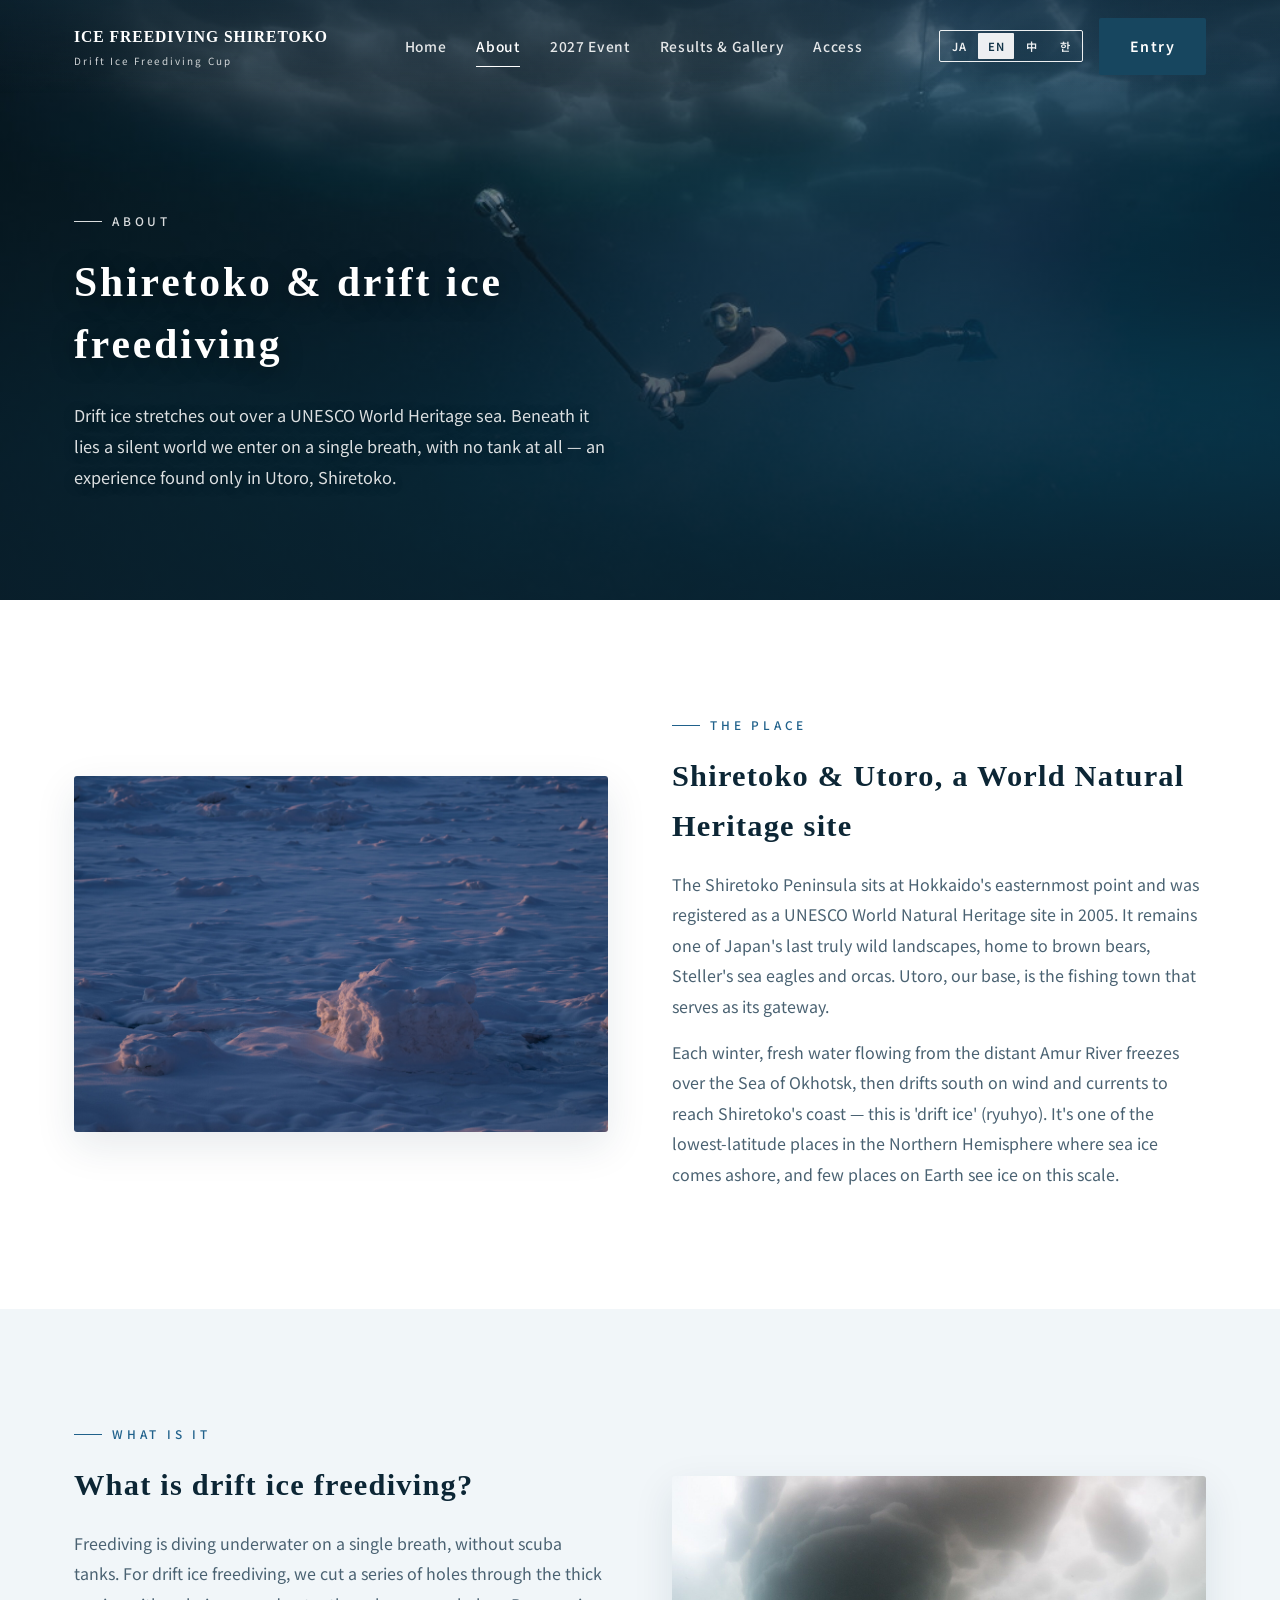
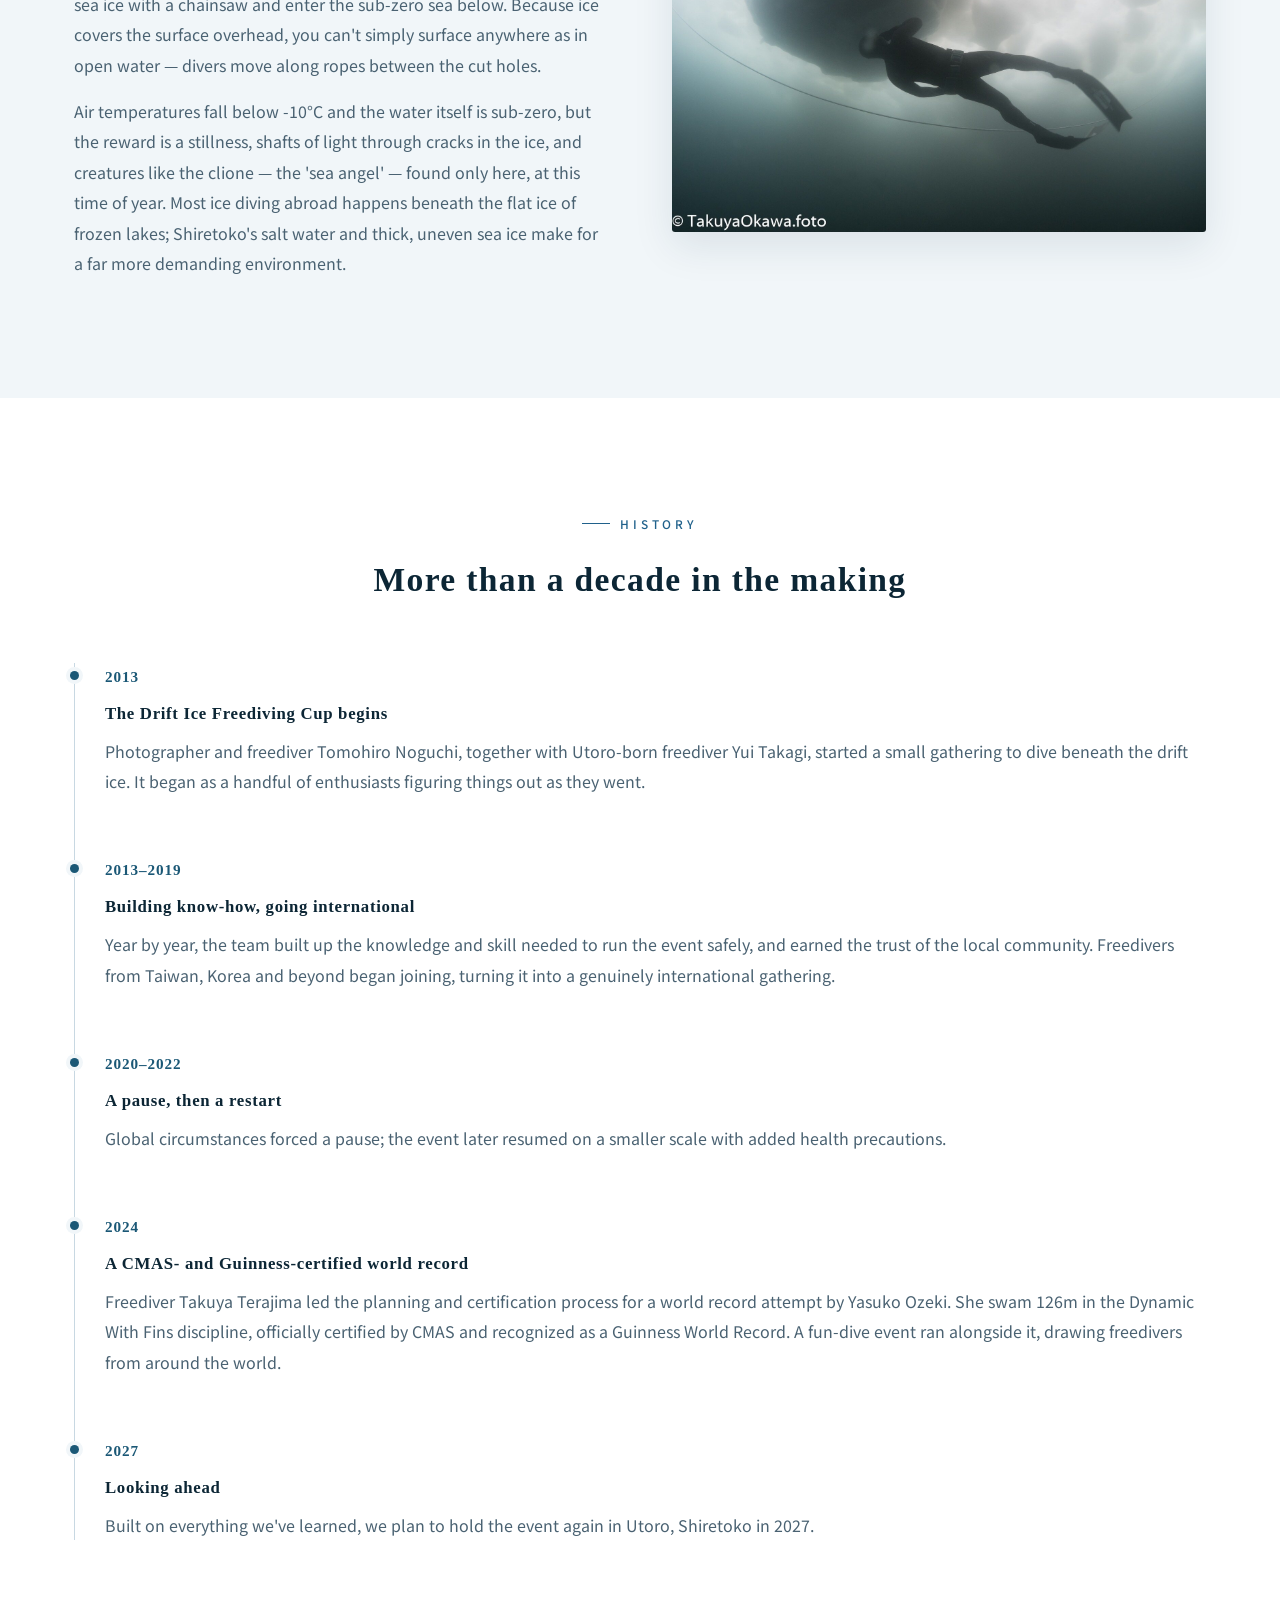
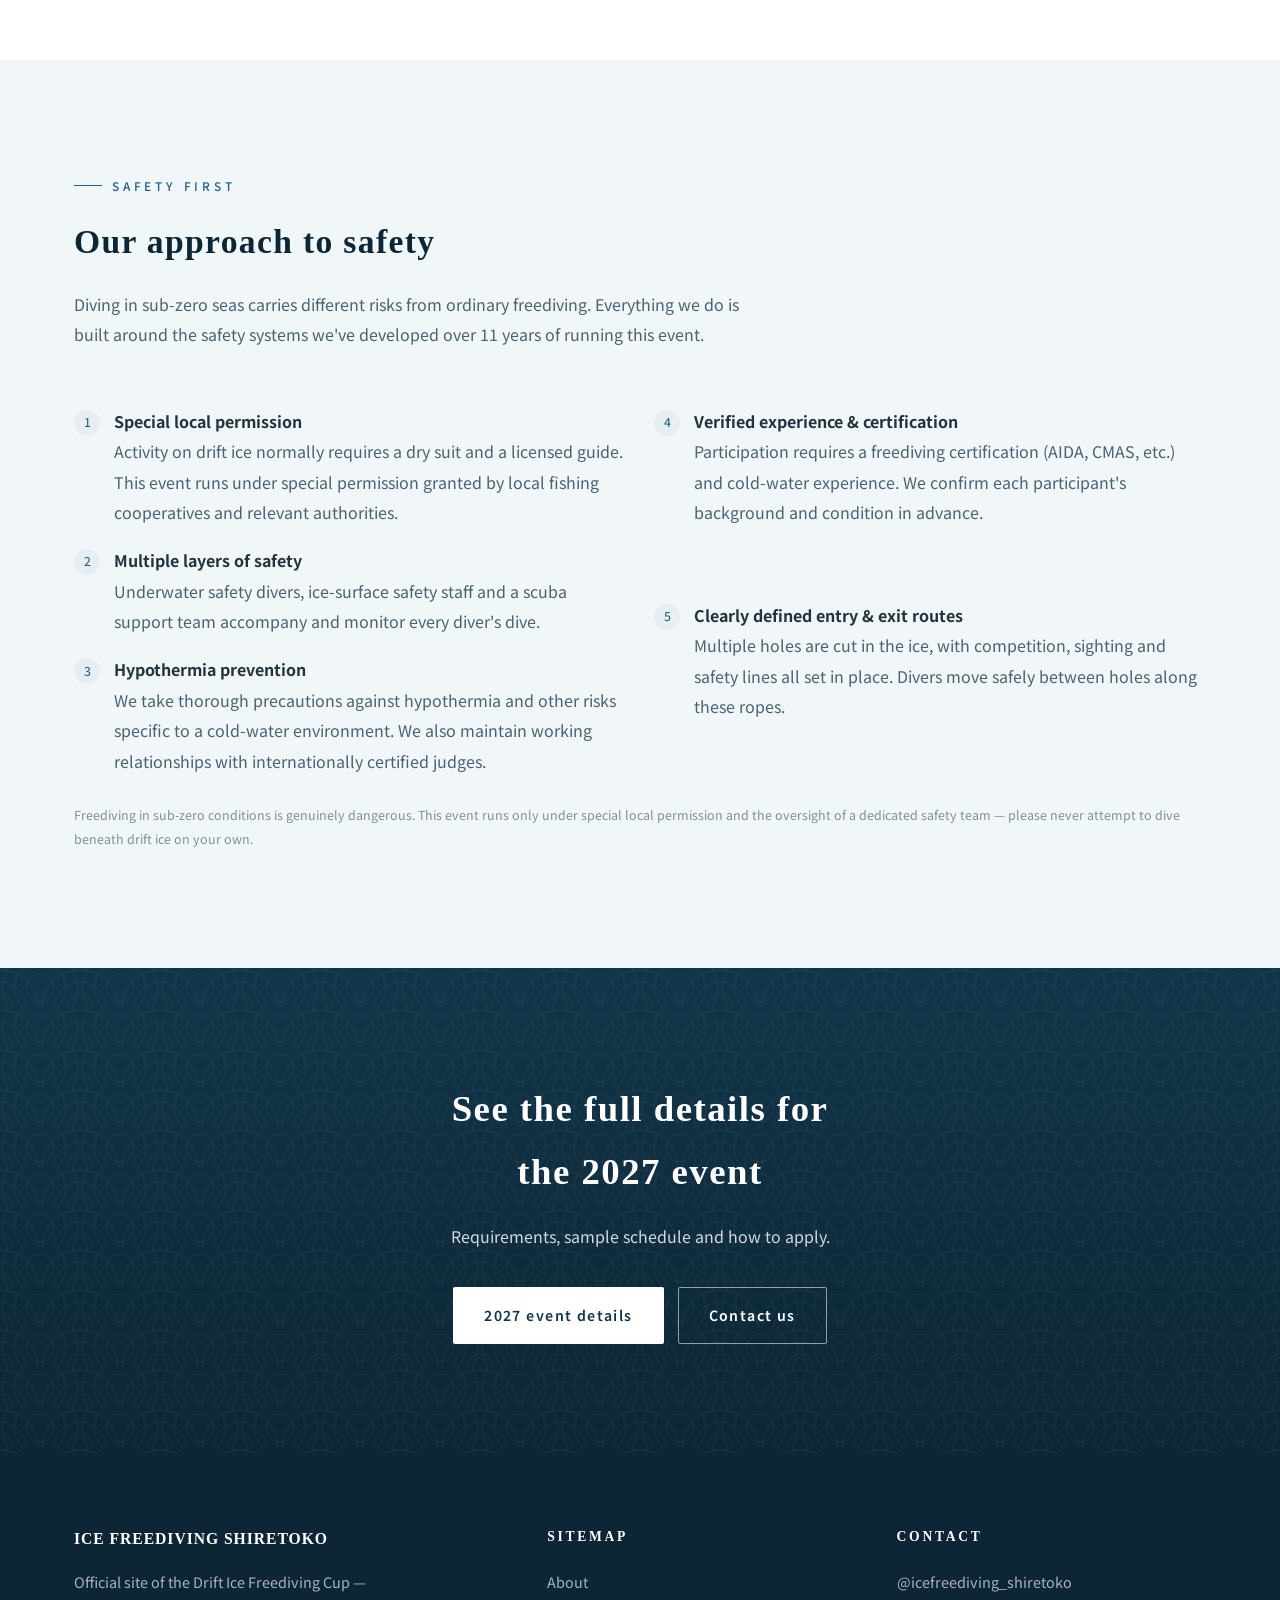
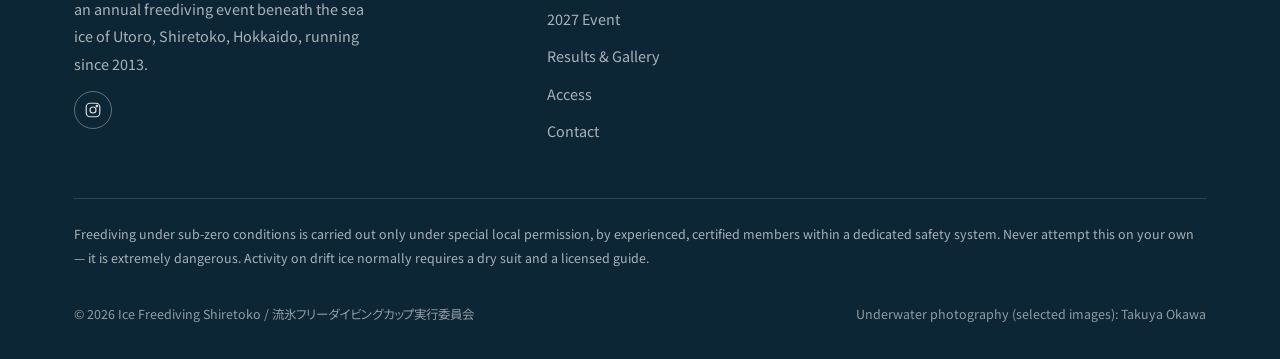
==== about.html @ fd5a531a "a" ====
<!doctype html>
<html lang="ja" data-lang="ja">
<head>
<meta charset="utf-8">
<meta name="viewport" content="width=device-width, initial-scale=1">
<title data-i18n="meta.about.title">知床と流氷フリーダイビングとは | Ice Freediving Shiretoko</title>
<meta name="description" content="知床とは、流氷フリーダイビングとは何かを解説。歴史と安全体制について。" data-i18n-attr="content:meta.about.desc">
<link rel="icon" href="data:image/svg+xml,<svg xmlns=%22http://www.w3.org/2000/svg%22 viewBox=%220 0 100 100%22><circle cx=%2250%22 cy=%2250%22 r=%2246%22 fill=%22%23f1f6f9%22/><circle cx=%2250%22 cy=%2250%22 r=%2245%22 fill=%22none%22 stroke=%22%231b5876%22 stroke-width=%222%22/><circle cx=%2238%22 cy=%2238%22 r=%2224%22 fill=%22%231b5876%22/></svg>">
<link rel="preconnect" href="https://fonts.googleapis.com">
<link rel="preconnect" href="https://fonts.gstatic.com" crossorigin>
<link href="https://fonts.googleapis.com/css2?family=Shippori+Mincho:wght@500;600;700&family=Noto+Serif+KR:wght@500;600;700&family=Noto+Serif+SC:wght@500;600;700&family=Noto+Sans+JP:wght@400;500;700&family=Noto+Sans+KR:wght@400;500;700&family=Noto+Sans+SC:wght@400;500;700&display=swap" rel="stylesheet">
<link rel="stylesheet" href="assets/css/style.css">
</head>
<body>

<header class="site-header">
  <div class="nav-inner">
    <a href="index.html" class="brand">
      
      <span>ICE FREEDIVING SHIRETOKO<small data-i18n="brand.tagline">流氷フリーダイビングカップ</small></span>
    </a>
    <nav class="nav-links">
      <a href="index.html" data-i18n="nav.home">ホーム</a>
      <a href="about.html" data-i18n="nav.about">知床と流氷フリーダイビング</a>
      <a href="event.html" data-i18n="nav.event">2027年イベント</a>
      <a href="gallery.html" data-i18n="nav.gallery">実績・ギャラリー</a>
      <a href="access.html" data-i18n="nav.access">アクセス</a>
      <a href="contact.html" class="show-mobile" data-i18n="nav.contact">お問い合わせ</a>
    </nav>
    <div class="nav-right">
      <div class="lang-switch">
        <button data-lang-btn="ja">JA</button>
        <button data-lang-btn="en">EN</button>
        <button data-lang-btn="zh">中</button>
        <button data-lang-btn="ko">한</button>
      </div>
      <a href="contact.html" class="btn btn-primary hide-mobile" data-i18n="nav.cta">エントリー</a>
      <button class="nav-toggle" aria-label="menu" aria-expanded="false">☰</button>
    </div>
  </div>
</header>
<div class="nav-scrim"></div>

<section class="page-hero">
  <div class="page-hero-bg"><img src="assets/img/underwater5.jpg" alt="流氷の下を潜るフリーダイバー"></div>
  <div class="container">
    <div class="eyebrow" data-i18n="about.eyebrow">ABOUT</div>
    <h1 data-i18n="about.title">知床と、流氷フリーダイビングとは</h1>
    <p class="lead" data-i18n="about.lead">世界自然遺産の海に張り出す流氷。その下に広がる静寂の世界へ、タンクを使わず一息で潜る——知床ウトロだけで体験できる、特別なフリーダイビングです。</p>
  </div>
</section>

<section>
  <div class="container">
    <div class="split">
      <div class="split-media">
        <img src="assets/img/driftice_sunset3.jpg" alt="知床・ウトロの流氷" loading="lazy">
      </div>
      <div class="split-text">
        <div class="eyebrow" data-i18n="about.place.eyebrow">THE PLACE</div>
        <h2 data-i18n="about.place.title">世界自然遺産・知床とウトロ</h2>
        <p data-i18n="about.place.body1">知床半島は北海道最東端に位置し、2005年にユネスコ世界自然遺産に登録されました。ヒグマやオオワシ、シャチなど豊かな野生生物が暮らし、原生的な自然が今も色濃く残る土地です。私たちの活動拠点であるウトロは、その玄関口にあたる漁港の町です。</p>
        <p data-i18n="about.place.body2">冬になると、遠くアムール川から流れ出た淡水がオホーツク海で凍り、季節風と海流に乗って南下し、知床の沿岸に接岸します。これが「流氷」です。北半球で流氷が接岸する地域としては最も低緯度に位置し、この規模の流氷が見られる場所は世界でも限られています。</p>
      </div>
    </div>
  </div>
</section>

<section class="section-alt">
  <div class="container">
    <div class="split reverse">
      <div class="split-media">
        <img src="assets/img/underwater1.jpg" alt="流氷の下のフリーダイバー" loading="lazy">
      </div>
      <div class="split-text">
        <div class="eyebrow" data-i18n="about.what.eyebrow">WHAT IS IT</div>
        <h2 data-i18n="about.what.title">流氷フリーダイビングとは</h2>
        <p data-i18n="about.what.body1">フリーダイビングは、スクーバタンクを使わず、一度の呼吸（一息）だけで水中に潜るスポーツです。流氷フリーダイビングでは、分厚く張った流氷にチェーンソーで複数の穴を開け、そこから氷点下の海へ入水します。頭上を氷に覆われているため、通常のダイビングのようにどこでも浮上できるわけではなく、開けた穴とロープに沿って移動する必要があります。</p>
        <p data-i18n="about.what.body2">気温はマイナス10度以下、水温もマイナスとなる過酷な環境ですが、その静けさと、氷の隙間から差し込む光、流氷の天使と呼ばれるクリオネなど、この時期・この場所でしか出会えない景色が広がります。海外のアイスダイビングの多くは湖の平らな氷の下で行われますが、知床では塩水と分厚く不揃いな海の流氷という、より難易度の高い環境で潜ります。</p>
      </div>
    </div>
  </div>
</section>

<section>
  <div class="container">
    <div class="section-head center">
      <div class="eyebrow" data-i18n="about.history.eyebrow">HISTORY</div>
      <h2 data-i18n="about.history.title">11年以上の歩み</h2>
    </div>
    <div class="timeline">
      <div class="timeline-item">
        <span class="yr">2013</span>
        <h4 data-i18n="about.tl1.title">流氷フリーダイビングカップ、始まる</h4>
        <p data-i18n="about.tl1.body">写真家・フリーダイバーの野口智弘氏と、ウトロ出身のフリーダイバー高木唯氏が中心となり、数名の有志で流氷の下を潜るイベントを開始。当初は手探りの状態からのスタートでした。</p>
      </div>
      <div class="timeline-item">
        <span class="yr" data-i18n="about.tl2.yr">2013〜2019</span>
        <h4 data-i18n="about.tl2.title">ノウハウの蓄積と国際化</h4>
        <p data-i18n="about.tl2.body">安全に開催するための知見とスキルを積み重ね、地元との信頼関係を構築。台湾・韓国など海外からのフリーダイバーも参加する、国際色豊かなイベントへと成長しました。</p>
      </div>
      <div class="timeline-item">
        <span class="yr" data-i18n="about.tl3.yr">2020〜2022</span>
        <h4 data-i18n="about.tl3.title">中断を経て再始動</h4>
        <p data-i18n="about.tl3.body">世界的な状況により開催を見合わせた期間を経て、感染対策を講じながら少人数での開催を再開しました。</p>
      </div>
      <div class="timeline-item">
        <span class="yr">2024</span>
        <h4 data-i18n="about.tl4.title">CMAS・ギネス世界記録を樹立</h4>
        <p data-i18n="about.tl4.body">フリーダイバーの寺嶋拓哉氏が企画・申請を担い、尾関靖子選手による世界記録アテンプトを実施。ダイナミックウィズフィン種目で126mを泳ぎきり、CMAS公認・ギネス世界記録に認定されました。ファンダイブイベントも同時開催され、多くのフリーダイバーが集いました。</p>
      </div>
      <div class="timeline-item">
        <span class="yr">2027</span>
        <h4 data-i18n="about.tl5.title">次の開催へ</h4>
        <p data-i18n="about.tl5.body">これまで積み重ねてきた経験と体制のもと、2027年も知床ウトロで開催予定です。</p>
      </div>
    </div>
  </div>
</section>

<section class="section-alt">
  <div class="container">
    <div class="section-head">
      <div class="eyebrow" data-i18n="about.safety.eyebrow">SAFETY FIRST</div>
      <h2 data-i18n="about.safety.title">安全への取り組み</h2>
      <p data-i18n="about.safety.lead">氷点下の海での活動は、通常のフリーダイビングとは異なるリスクを伴います。私たちは11年間の運営で培った体制のもと、安全を最優先に活動しています。</p>
    </div>
    <div class="grid grid-2">
      <div class="check-list">
        <div class="check-item">
          <div class="dot">1</div>
          <p><strong data-i18n="about.safety1.title">地元の特別な許可</strong><br><span data-i18n="about.safety1.body">通常、流氷上での活動にはドライスーツの着用とガイドの同行が義務付けられています。本イベントは地元漁業関係者・関係機関の特別な許可のもとで実施しています。</span></p>
        </div>
        <div class="check-item">
          <div class="dot">2</div>
          <p><strong data-i18n="about.safety2.title">複数のセーフティ体制</strong><br><span data-i18n="about.safety2.body">水中セーフティダイバー、氷上セーフティ、スキューバサポートチームを配置。参加者一人ひとりの潜水を伴泳・監視します。</span></p>
        </div>
        <div class="check-item">
          <div class="dot">3</div>
          <p><strong data-i18n="about.safety3.title">低体温症対策</strong><br><span data-i18n="about.safety3.body">十分な防寒対策と早期発見の体制で、低体温症など寒冷環境特有のリスクに備えています。国際認定ジャッジとの連携体制も構築しています。</span></p>
        </div>
      </div>
      <div class="check-list">
        <div class="check-item">
          <div class="dot">4</div>
          <p><strong data-i18n="about.safety4.title">経験・資格の確認</strong><br><span data-i18n="about.safety4.body">参加にはフリーダイビング資格（AIDA・CMAS等）と、冷水域での経験が求められます。事前に経験・体調を確認したうえで受け入れています。</span></p>
        </div>
        <div class="check-item">
          <div class="dot">5</div>
          <p><strong data-i18n="about.safety5.title">明確な入退水ルート</strong><br><span data-i18n="about.safety5.body">流氷に複数の穴を開け、競技ライン・目視ライン・セーフティラインを設置。ロープに沿って安全に入退水します。</span></p>
        </div>
      </div>
    </div>
    <p class="field-note" style="margin-top:28px;" data-i18n="about.safety.disclaimer">※氷点下でのフリーダイビングは大変危険を伴います。本イベントは地元の特別な許可と専門チームの安全管理のもとで実施しているものであり、個人で流氷下に潜ることは絶対にお控えください。</p>
  </div>
</section>

<section class="cta-band">
  <div class="container">
    <h2 data-i18n="about.cta.title">2027年イベントについて、詳しく見る</h2>
    <p data-i18n="about.cta.body">参加資格やスケジュール、お申し込み方法をご案内しています。</p>
    <div class="cta-actions">
      <a href="event.html" class="btn btn-primary" data-i18n="about.cta.cta1">2027年イベントの詳細へ</a>
      <a href="contact.html" class="btn btn-ghost" data-i18n="about.cta.cta2">お問い合わせ</a>
    </div>
  </div>
</section>

<footer class="site-footer">
  <div class="container">
    <div class="footer-grid">
      <div class="footer-brand">
        <div class="brand" style="margin-bottom:14px;"><span>ICE FREEDIVING SHIRETOKO</span></div>
        <p data-i18n="footer.about">北海道・知床ウトロで2013年から続く、流氷の下を潜るフリーダイビングイベント「流氷フリーダイビングカップ」の公式サイトです。</p>
        <div class="footer-social">
          <a href="https://www.instagram.com/icefreediving_shiretoko" target="_blank" rel="noopener" aria-label="Instagram">
            <svg width="18" height="18" viewBox="0 0 24 24" fill="none" stroke="currentColor" stroke-width="1.6"><rect x="3" y="3" width="18" height="18" rx="5"/><circle cx="12" cy="12" r="4"/><circle cx="17.2" cy="6.8" r="1"/></svg>
          </a>
        </div>
      </div>
      <div class="footer-col">
        <h5 data-i18n="footer.site">サイトマップ</h5>
        <a href="about.html" data-i18n="nav.about">知床と流氷フリーダイビング</a>
        <a href="event.html" data-i18n="nav.event">2027年イベント</a>
        <a href="gallery.html" data-i18n="nav.gallery">実績・ギャラリー</a>
        <a href="access.html" data-i18n="nav.access">アクセス</a>
        <a href="contact.html" data-i18n="nav.contact">お問い合わせ</a>
      </div>
      <div class="footer-col">
        <h5 data-i18n="footer.contact">お問い合わせ</h5>
        <a href="https://www.instagram.com/icefreediving_shiretoko" target="_blank" rel="noopener">@icefreediving_shiretoko</a>
      </div>
    </div>
    <p class="footer-safety" data-i18n="footer.safety">※氷点下でのフリーダイビングは、地元の特別な許可のもとで、経験と資格を持つメンバー・安全管理体制のもとに実施しています。個人での実施は大変危険ですので絶対に真似をしないでください。通常、流氷上での活動にはドライスーツの着用とガイドの同行が必要です。</p>
    <div class="footer-bottom">
      <span>&copy; <span id="year"></span> Ice Freediving Shiretoko / 流氷フリーダイビングカップ実行委員会</span>
      <span data-i18n="footer.credit">水中写真: 大川拓哉（一部）</span>
    </div>
  </div>
</footer>

<div class="lightbox"><button class="lb-close" aria-label="close">✕</button><img src="" alt=""><div class="lb-cap"></div></div>

<script>document.getElementById('year').textContent = new Date().getFullYear();</script>
<script src="assets/js/translations.js"></script>
<script src="assets/js/i18n.js"></script>
<script src="assets/js/main.js"></script>
</body>
</html>
---- assets/css/style.css ----
/* =========================================================
   ICE FREEDIVING SHIRETOKO — shared stylesheet
   White (drift ice) × deep sea blue, Japanese-modern
   ========================================================= */

:root{
  /* drift-ice whites */
  --white:#ffffff;
  --snow:#fbfdfe;
  --ice:#f1f6f9;
  --ice-deep:#e6eef4;
  /* okhotsk sea blues */
  --sea-950:#0c2635;
  --sea-900:#123549;
  --sea-800:#17465f;
  --sea-700:#1b5876;
  --sea-600:#20618b;
  --sea-500:#3d7ba3;
  --sea-300:#9dbfd3;
  /* ink (text) */
  --ink:#22333e;
  --ink-soft:#4a6272;
  --ink-faint:#7a919e;
  /* japanese vermilion — used sparingly */
  --shu:#b8432f;
  /* lines & misc */
  --line:#dfe9ef;
  --line-strong:#c8d8e2;
  --shadow:0 14px 40px rgba(18,53,73,.10);
  --radius-lg:4px;
  --radius-md:3px;
  --radius-sm:2px;
  --maxw:1180px;
  --font-serif:"Shippori Mincho","Noto Serif KR","Noto Serif SC","Hiragino Mincho ProN",serif;
  --font-jp:"Noto Sans JP","Noto Sans KR","Noto Sans SC",sans-serif;
  --font-latin:"Noto Sans JP","Noto Sans KR","Noto Sans SC",sans-serif;
}

*,*::before,*::after{box-sizing:border-box;}
html{scroll-behavior:smooth;}
html,body{overflow-x:hidden;max-width:100%;}
body{
  margin:0;
  background:var(--white);
  color:var(--ink);
  font-family:var(--font-latin);
  line-height:1.9;
  -webkit-font-smoothing:antialiased;
  font-feature-settings:"palt";
}
::selection{background:var(--sea-300);color:var(--sea-950);}
img{max-width:100%;display:block;}
a{color:inherit;text-decoration:none;}
h1,h2,h3,h4{
  margin:0 0 .6em;
  font-family:var(--font-serif);
  font-weight:600;
  letter-spacing:.04em;
  color:var(--sea-950);
}
p{margin:0 0 1em;color:var(--ink-soft);}
ul{margin:0;padding:0;}
li{list-style:none;}
button{font-family:inherit;}

.container{
  max-width:var(--maxw);
  margin:0 auto;
  padding:0 24px;
}

.eyebrow{
  display:inline-flex;
  align-items:center;
  gap:10px;
  font-size:.74rem;
  letter-spacing:.32em;
  text-transform:uppercase;
  color:var(--sea-600);
  font-weight:500;
  margin-bottom:18px;
}
.eyebrow::before{
  content:"";
  width:28px;height:1px;
  background:var(--sea-600);
  display:inline-block;
}

/* ---------- header / nav ---------- */
.site-header{
  position:fixed;
  top:0;left:0;right:0;
  z-index:1000;
  color:var(--white);
  background:linear-gradient(to bottom, rgba(12,38,53,.55), rgba(12,38,53,0));
  transition:background .3s ease, box-shadow .3s ease, color .3s ease;
}
.site-header.scrolled{
  color:var(--ink);
  background:rgba(255,255,255,.94);
  box-shadow:0 1px 0 var(--line);
  backdrop-filter:blur(10px);
}
.nav-inner{
  max-width:var(--maxw);
  margin:0 auto;
  padding:18px 24px;
  display:flex;
  align-items:center;
  justify-content:space-between;
  gap:20px;
}
.brand{
  display:flex;
  align-items:center;
  gap:11px;
  font-family:var(--font-serif);
  font-weight:600;
  font-size:.98rem;
  letter-spacing:.06em;
  color:inherit;
  white-space:nowrap;
}
.brand small{
  display:block;
  font-family:var(--font-jp);
  font-size:.62rem;
  font-weight:400;
  letter-spacing:.22em;
  opacity:.8;
}
.site-header.scrolled .brand small{color:var(--ink-faint);}
.nav-links{
  display:flex;
  align-items:center;
  gap:30px;
  flex:1;
  justify-content:center;
}
.nav-links a{
  font-size:.86rem;
  font-weight:500;
  letter-spacing:.05em;
  color:inherit;
  opacity:.88;
  padding:6px 0;
  position:relative;
  white-space:nowrap;
}
.nav-links a::after{
  content:"";
  position:absolute;left:0;right:0;bottom:-2px;
  height:1px;background:currentColor;
  transform:scaleX(0);
  transform-origin:left;
  transition:transform .25s ease;
}
.nav-links a:hover::after,
.nav-links a.active::after{transform:scaleX(1);}
.nav-links a.active{opacity:1;}

.nav-right{display:flex;align-items:center;gap:16px;}

.lang-switch{
  display:flex;
  gap:2px;
  border:1px solid currentColor;
  border-radius:2px;
  padding:2px;
  opacity:.92;
}
.lang-switch button{
  border:none;
  background:transparent;
  color:inherit;
  font-size:.7rem;
  font-weight:600;
  letter-spacing:.04em;
  padding:5px 10px;
  border-radius:1px;
  cursor:pointer;
  transition:background .2s, color .2s;
}
.lang-switch button.active{
  background:currentColor;
}
.site-header:not(.scrolled) .lang-switch button.active{background:var(--white);color:var(--sea-900);}
.site-header.scrolled .lang-switch button.active{background:var(--sea-800);color:var(--white);}
.nav-links .lang-switch button.active{background:var(--sea-800);color:var(--white);}

.btn{
  display:inline-flex;
  align-items:center;
  justify-content:center;
  gap:8px;
  padding:14px 30px;
  border-radius:var(--radius-sm);
  font-weight:600;
  font-size:.88rem;
  letter-spacing:.1em;
  border:1px solid transparent;
  cursor:pointer;
  transition:transform .2s ease, background .2s ease, border-color .2s ease, color .2s ease, box-shadow .2s ease;
  white-space:nowrap;
}
.btn:hover{transform:translateY(-2px);}
.btn-primary{background:var(--sea-800);color:var(--white);}
.btn-primary:hover{background:var(--sea-600);box-shadow:0 8px 22px rgba(27,88,118,.28);}
.btn-ghost{background:transparent;border-color:var(--line-strong);color:var(--sea-800);}
.btn-ghost:hover{border-color:var(--sea-600);color:var(--sea-600);}
.btn-block{width:100%;}

/* ghost buttons that sit on dark imagery */
.hero .btn-ghost,
.cta-band .btn-ghost{
  border-color:rgba(255,255,255,.55);
  color:var(--white);
}
.hero .btn-ghost:hover,
.cta-band .btn-ghost:hover{border-color:var(--white);color:var(--white);}
.hero .btn-primary,
.cta-band .btn-primary{background:var(--white);color:var(--sea-900);}
.hero .btn-primary:hover,
.cta-band .btn-primary:hover{background:var(--ice);box-shadow:0 8px 22px rgba(0,0,0,.25);}

.nav-toggle{
  display:none;
  width:40px;height:40px;
  border:1px solid currentColor;
  border-radius:2px;
  background:transparent;
  color:inherit;
  align-items:center;justify-content:center;
  cursor:pointer;
}

/* ---------- hero ---------- */
.hero{
  position:relative;
  min-height:100vh;
  display:flex;
  align-items:flex-end;
  overflow:hidden;
  background:var(--sea-950);
}
.hero-media{
  position:absolute;inset:0;
  z-index:0;
}
.hero-media img,.hero-media video{
  width:100%;height:100%;object-fit:cover;
}
.hero-media::after{
  content:"";
  position:absolute;inset:0;
  background:
    linear-gradient(to bottom, rgba(12,38,53,.30) 0%, rgba(12,38,53,.22) 45%, rgba(10,32,45,.82) 100%),
    linear-gradient(to right, rgba(12,38,53,.42), rgba(12,38,53,.04) 45%);
}
.hero-content{
  position:relative;z-index:1;
  padding:160px 24px 100px;
  width:100%;
}
.hero-content h1{
  font-size:clamp(2.1rem, 5vw, 3.5rem);
  color:var(--white);
  max-width:16ch;
  line-height:1.5;
  font-weight:600;
  letter-spacing:.08em;
  text-shadow:0 4px 28px rgba(0,0,0,.45);
}
.hero-content .hero-sub{
  font-size:clamp(.98rem,2vw,1.12rem);
  color:rgba(255,255,255,.88);
  max-width:48ch;
  margin-bottom:2.2em;
  text-shadow:0 2px 14px rgba(0,0,0,.4);
}
.hero-dates{
  display:inline-flex;
  align-items:center;
  gap:10px;
  background:rgba(12,38,53,.45);
  border:1px solid rgba(255,255,255,.4);
  padding:9px 20px;
  border-radius:var(--radius-sm);
  font-size:.84rem;
  letter-spacing:.08em;
  color:var(--white);
  margin-bottom:30px;
  backdrop-filter:blur(6px);
}
.hero-dates b{color:var(--white);font-weight:700;}
.hero-ctas{display:flex;gap:14px;flex-wrap:wrap;}
.scroll-cue{
  position:absolute;bottom:26px;left:50%;
  transform:translateX(-50%);
  z-index:1;
  display:flex;flex-direction:column;align-items:center;gap:8px;
  color:rgba(255,255,255,.85);font-size:.66rem;letter-spacing:.3em;text-transform:uppercase;
}
.scroll-cue .line{width:1px;height:36px;background:linear-gradient(to bottom, rgba(255,255,255,.9), transparent);animation:scrolldown 1.8s ease-in-out infinite;}
@keyframes scrolldown{0%{transform:scaleY(0);transform-origin:top;}50%{transform:scaleY(1);transform-origin:top;}50.1%{transform-origin:bottom;}100%{transform:scaleY(0);transform-origin:bottom;}}

/* page (non-hero) header spacer */
.page-hero{
  position:relative;
  padding:200px 0 90px;
  overflow:hidden;
  background:var(--sea-950);
}
.page-hero .page-hero-bg{
  position:absolute;inset:0;z-index:0;
}
.page-hero .page-hero-bg img{width:100%;height:100%;object-fit:cover;}
.page-hero .page-hero-bg::after{
  content:"";position:absolute;inset:0;
  background:linear-gradient(to bottom, rgba(12,38,53,.38), rgba(10,32,45,.86) 96%);
}
.page-hero .container{position:relative;z-index:1;}
.page-hero .eyebrow{color:rgba(255,255,255,.85);}
.page-hero .eyebrow::before{background:rgba(255,255,255,.85);}
.page-hero h1{
  font-size:clamp(1.8rem,4vw,2.6rem);
  color:var(--white);
  max-width:24ch;
  line-height:1.5;
  letter-spacing:.07em;
  text-shadow:0 4px 24px rgba(0,0,0,.4);
}
.page-hero p.lead{max-width:60ch;font-size:1.02rem;color:rgba(255,255,255,.86);text-shadow:0 2px 12px rgba(0,0,0,.35);}

/* ---------- sections ---------- */
section{padding:104px 0;position:relative;}
.section-tight{padding:64px 0;}
.section-alt{background:var(--ice);}
.section-head{max-width:680px;margin-bottom:56px;}
.section-head.center{margin-left:auto;margin-right:auto;text-align:center;}
.section-head.center .eyebrow{justify-content:center;}
.section-head h2{font-size:clamp(1.5rem,3.2vw,2.1rem);line-height:1.6;}

.grid{display:grid;gap:28px;}
.grid-3{grid-template-columns:repeat(3,1fr);}
.grid-2{grid-template-columns:repeat(2,1fr);}
.grid-4{grid-template-columns:repeat(4,1fr);}

.card{
  background:var(--white);
  border:1px solid var(--line);
  border-top:2px solid var(--sea-700);
  border-radius:var(--radius-md);
  padding:36px 30px;
  height:100%;
}
.section-alt .card{border-color:var(--line);border-top-color:var(--sea-700);}
.card h3{font-size:1.12rem;line-height:1.7;}
.card .card-icon{
  width:46px;height:46px;border-radius:50%;
  background:var(--ice);
  display:flex;align-items:center;justify-content:center;
  color:var(--sea-700);
  margin-bottom:20px;
}
.section-alt .card .card-icon{background:var(--ice-deep);}

.photo-card{
  border-radius:var(--radius-md);
  overflow:hidden;
  position:relative;
  aspect-ratio:4/5;
  background:var(--ice-deep);
}
.photo-card img{width:100%;height:100%;object-fit:cover;transition:transform .5s ease;}
.photo-card:hover img{transform:scale(1.05);}
.photo-card .cap{
  position:absolute;left:0;right:0;bottom:0;
  padding:18px;
  background:linear-gradient(to top, rgba(12,38,53,.82), transparent);
  font-size:.8rem;color:var(--white);letter-spacing:.04em;
}

/* split / feature rows */
.split{
  display:grid;
  grid-template-columns:1fr 1fr;
  gap:64px;
  align-items:center;
}
.split img{border-radius:var(--radius-md);box-shadow:var(--shadow);}
.split.reverse .split-media{order:2;}
.split-text .eyebrow{margin-bottom:14px;}
.split-text h2{font-size:clamp(1.4rem,3vw,1.9rem);line-height:1.65;}

/* stat row */
.stats{display:grid;grid-template-columns:repeat(4,1fr);gap:24px;border-top:1px solid var(--line-strong);border-bottom:1px solid var(--line-strong);padding:44px 0;}
.stat b{display:block;font-size:clamp(1.7rem,3vw,2.4rem);color:var(--sea-800);font-family:var(--font-serif);font-weight:600;letter-spacing:.02em;}
.stat span{font-size:.8rem;color:var(--ink-faint);letter-spacing:.08em;}

/* timeline */
.timeline{position:relative;padding-left:30px;border-left:1px solid var(--line-strong);}
.timeline-item{position:relative;padding-bottom:44px;}
.timeline-item:last-child{padding-bottom:0;}
.timeline-item::before{
  content:"";position:absolute;left:-35px;top:8px;
  width:9px;height:9px;border-radius:50%;
  background:var(--sea-700);
  box-shadow:0 0 0 4px var(--ice);
}
.timeline-item .yr{color:var(--sea-700);font-family:var(--font-serif);font-weight:700;font-size:.95rem;margin-bottom:6px;display:block;letter-spacing:.06em;}
.timeline-item h4{margin-bottom:6px;font-size:1.05rem;}

/* safety list */
.check-list{display:grid;gap:18px;}
.check-item{display:flex;gap:14px;align-items:flex-start;}
.check-item .dot{
  flex:none;width:26px;height:26px;border-radius:50%;
  background:var(--ice-deep);color:var(--sea-700);
  display:flex;align-items:center;justify-content:center;
  font-size:.78rem;margin-top:4px;
}
.check-item p{margin:0;color:var(--ink-soft);}
.check-item strong{color:var(--ink);}

/* callout / banner */
.callout{
  background:var(--snow);
  border:1px solid var(--line);
  border-left:3px solid var(--shu);
  border-radius:var(--radius-md);
  padding:48px;
  display:flex;
  gap:32px;
  align-items:center;
  flex-wrap:wrap;
}
.callout .badge{
  background:var(--shu);color:var(--white);font-weight:700;
  padding:5px 14px;border-radius:var(--radius-sm);font-size:.72rem;letter-spacing:.16em;
  display:inline-block;margin-bottom:14px;
}
.callout-text{flex:1;min-width:260px;}
.callout h3{font-size:1.35rem;line-height:1.7;}

/* CTA band — deep sea + subtle seigaiha wave pattern */
.cta-band{
  background:
    url('data:image/svg+xml;utf8,<svg xmlns="http://www.w3.org/2000/svg" width="80" height="40" viewBox="0 0 80 40"><g fill="none" stroke="%23ffffff" stroke-opacity=".05"><circle cx="0" cy="40" r="38"/><circle cx="0" cy="40" r="26"/><circle cx="0" cy="40" r="14"/><circle cx="80" cy="40" r="38"/><circle cx="80" cy="40" r="26"/><circle cx="80" cy="40" r="14"/><circle cx="40" cy="20" r="38"/><circle cx="40" cy="20" r="26"/><circle cx="40" cy="20" r="14"/></g></svg>'),
    linear-gradient(to bottom, var(--sea-900), var(--sea-950));
  text-align:center;
  padding:110px 0;
}
.cta-band .eyebrow{color:rgba(255,255,255,.8);justify-content:center;}
.cta-band .eyebrow::before{background:rgba(255,255,255,.8);}
.cta-band h2{color:var(--white);font-size:clamp(1.6rem,3.4vw,2.3rem);max-width:22ch;margin:0 auto .5em;line-height:1.7;}
.cta-band p{max-width:50ch;margin:0 auto 2.2em;color:rgba(255,255,255,.82);}
.cta-actions{display:flex;gap:14px;justify-content:center;flex-wrap:wrap;}

/* table */
.info-table{width:100%;border-collapse:collapse;}
.info-table tr{border-bottom:1px solid var(--line);}
.info-table tr:last-child{border-bottom:none;}
.info-table th,.info-table td{text-align:left;padding:18px 12px;vertical-align:top;}
.info-table th{width:180px;color:var(--sea-700);font-weight:600;font-size:.82rem;letter-spacing:.1em;text-transform:uppercase;}
.info-table td{color:var(--ink);}

/* schedule table */
.schedule{display:grid;gap:14px;}
.schedule-row{
  display:grid;grid-template-columns:140px 1fr;gap:18px;
  background:var(--white);border:1px solid var(--line);border-radius:var(--radius-md);
  padding:22px 24px;
}
.section-alt .schedule-row{background:var(--white);}
.schedule-row .day{color:var(--sea-700);font-family:var(--font-serif);font-weight:700;letter-spacing:.04em;}
.schedule-row h4{margin:0 0 4px;font-size:1rem;}
.schedule-row p{margin:0;font-size:.92rem;}

/* pricing/requirements badges */
.tag-row{display:flex;flex-wrap:wrap;gap:10px;}
.tag{
  border:1px solid var(--line-strong);
  background:var(--white);
  padding:7px 16px;border-radius:var(--radius-sm);
  font-size:.8rem;color:var(--ink-soft);letter-spacing:.03em;
}

/* access */
.access-block{display:grid;grid-template-columns:1fr 1fr;gap:24px;}
.access-card{background:var(--white);border:1px solid var(--line);border-radius:var(--radius-md);padding:30px;}
.access-card h4{display:flex;align-items:center;gap:10px;}
.access-card .icon{
  width:38px;height:38px;border-radius:50%;background:var(--ice);
  display:flex;align-items:center;justify-content:center;color:var(--sea-700);flex:none;
}
.map-wrap{border-radius:var(--radius-md);overflow:hidden;border:1px solid var(--line);box-shadow:var(--shadow);}
.map-wrap iframe{width:100%;height:420px;border:0;display:block;filter:grayscale(.2) contrast(1.02);}

/* contact layout */
.contact-grid{grid-template-columns:1.3fr .9fr;gap:40px;align-items:flex-start;}

/* form */
.form-wrap{
  background:var(--white);
  border:1px solid var(--line);
  border-top:2px solid var(--sea-700);
  border-radius:var(--radius-md);
  padding:48px;
}
.form-row{display:grid;grid-template-columns:1fr 1fr;gap:18px;margin-bottom:18px;}
.field{display:flex;flex-direction:column;gap:8px;margin-bottom:18px;}
.field label{font-size:.85rem;color:var(--ink);font-weight:500;letter-spacing:.03em;}
.field .req{color:var(--shu);}
.field input,.field select,.field textarea{
  background:var(--snow);
  border:1px solid var(--line-strong);
  border-radius:var(--radius-sm);
  padding:13px 14px;
  color:var(--ink);
  font-family:inherit;
  font-size:.95rem;
}
.field textarea{resize:vertical;min-height:130px;}
.field input:focus,.field select:focus,.field textarea:focus{outline:none;border-color:var(--sea-600);background:var(--white);}
.field-note{font-size:.78rem;color:var(--ink-faint);}
.form-foot{display:flex;align-items:center;gap:16px;flex-wrap:wrap;margin-top:8px;}
.alt-contact{
  display:flex;gap:18px;flex-wrap:wrap;margin-top:28px;
}
.alt-contact a{
  display:flex;align-items:center;gap:10px;
  border:1px solid var(--line-strong);
  background:var(--white);
  padding:12px 20px;border-radius:var(--radius-sm);
  font-size:.88rem;color:var(--sea-800);
}
.alt-contact a:hover{border-color:var(--sea-600);color:var(--sea-600);}

.form-success{
  display:none;
  background:var(--ice);
  border:1px solid var(--sea-500);
  border-radius:var(--radius-md);
  padding:18px 22px;
  margin-bottom:20px;
  color:var(--sea-900);
}
.form-success.show{display:block;}

/* lightbox */
.lightbox{
  position:fixed;inset:0;z-index:2000;
  background:rgba(12,38,53,.95);
  display:none;
  align-items:center;justify-content:center;
  padding:40px;
}
.lightbox.open{display:flex;}
.lightbox img{max-width:min(1100px,92vw);max-height:86vh;border-radius:var(--radius-sm);box-shadow:0 24px 70px rgba(0,0,0,.5);}
.lightbox .lb-close{
  position:absolute;top:24px;right:28px;
  width:42px;height:42px;border-radius:50%;
  background:rgba(255,255,255,.1);border:1px solid rgba(255,255,255,.4);
  color:var(--white);font-size:1.2rem;cursor:pointer;
}
.lightbox .lb-cap{
  position:absolute;bottom:28px;left:0;right:0;
  text-align:center;color:rgba(255,255,255,.75);font-size:.85rem;
}

/* video block */
.video-frame{border-radius:var(--radius-md);overflow:hidden;border:1px solid var(--line);box-shadow:var(--shadow);position:relative;}
.video-frame video{width:100%;display:block;background:#000;}

/* footer */
.site-footer{
  background:var(--sea-950);
  color:rgba(255,255,255,.85);
  padding:70px 0 32px;
}
.site-footer p{color:rgba(255,255,255,.65);}
.footer-grid{display:grid;grid-template-columns:1.4fr 1fr 1fr;gap:40px;margin-bottom:44px;}
.footer-brand .brand{color:var(--white);}
.footer-brand p{max-width:38ch;font-size:.9rem;}
.footer-col h5{color:var(--white);font-family:var(--font-serif);font-size:.85rem;letter-spacing:.2em;text-transform:uppercase;margin:0 0 18px;font-weight:600;}
.footer-col a,.footer-col p{display:block;color:rgba(255,255,255,.65);font-size:.9rem;margin-bottom:10px;}
.footer-col a:hover{color:var(--white);}
.footer-social{display:flex;gap:12px;margin-top:10px;}
.footer-social a{
  width:38px;height:38px;border-radius:50%;border:1px solid rgba(255,255,255,.35);
  display:flex;align-items:center;justify-content:center;color:rgba(255,255,255,.85);
}
.footer-social a:hover{border-color:var(--white);color:var(--white);}
.footer-safety{
  font-size:.78rem;color:rgba(255,255,255,.55);
  border-top:1px solid rgba(255,255,255,.14);padding-top:24px;
  line-height:1.9;
}
.footer-bottom{
  display:flex;justify-content:space-between;gap:20px;flex-wrap:wrap;
  padding-top:20px;font-size:.78rem;color:rgba(255,255,255,.55);
}

/* utils */
.mt-0{margin-top:0;}
.text-center{text-align:center;}
.hide-mobile{display:initial;}
.show-mobile{display:none;}

/* ---------- responsive ---------- */
@media (max-width:980px){
  .grid-3{grid-template-columns:repeat(2,1fr);}
  .grid-4{grid-template-columns:repeat(2,1fr);}
  .footer-grid{grid-template-columns:1fr 1fr;}
  .split{grid-template-columns:1fr;gap:32px;}
  .split.reverse .split-media{order:0;}
  .access-block{grid-template-columns:1fr;}
  .contact-grid{grid-template-columns:1fr;}
}
@media (max-width:760px){
  .nav-inner{padding:14px 16px;gap:10px;}
  .brand{gap:8px;font-size:.8rem;}
  .brand small{display:none;}
  .lang-switch{padding:2px;}
  .lang-switch button{padding:5px 8px;font-size:.66rem;}
  .nav-right{gap:8px;}
  .nav-links{
    position:fixed;top:0;right:0;bottom:0;
    height:100vh;min-height:100%;
    width:78vw;max-width:320px;
    background:var(--white);
    color:var(--ink);
    flex-direction:column;
    align-items:flex-start;
    justify-content:flex-start;
    padding:100px 28px 28px;
    gap:22px;
    overflow-y:auto;
    transform:translateX(100%);
    transition:transform .3s ease;
    border-left:1px solid var(--line);
    box-shadow:-20px 0 60px rgba(18,53,73,.14);
    z-index:999;
  }
  .nav-links a{color:var(--ink);opacity:1;}
  .nav-links.open{transform:translateX(0);}
  .nav-toggle{display:flex;}
  .nav-right{gap:10px;}
  .grid-3,.grid-4{grid-template-columns:1fr 1fr;}
  .stats{grid-template-columns:repeat(2,1fr);}
  .footer-grid{grid-template-columns:1fr;}
  .form-row{grid-template-columns:1fr;}
  .callout{padding:30px;}
  .hide-mobile{display:none;}
  .show-mobile{display:initial;}
}
@media (max-width:520px){
  .grid-3,.grid-4,.grid-2{grid-template-columns:1fr;}
  .hero-content{padding:130px 24px 80px;}
  .page-hero{padding:150px 0 60px;}
  section{padding:70px 0;}
  .form-wrap{padding:26px;}
  .callout{padding:26px 22px;}
  .info-table th,.info-table td{display:block;}
  .info-table th{width:auto;padding:16px 12px 2px;}
  .info-table td{padding:2px 12px 16px;}
  .schedule-row{grid-template-columns:1fr;gap:8px;padding:18px 20px;}
}
@media (max-width:430px){
  .nav-inner{padding:12px;gap:6px;}
  .brand{font-size:.72rem;gap:6px;}
  .nav-right{gap:6px;}
  .lang-switch button{padding:4px 6px;font-size:.6rem;}
  .nav-toggle{width:34px;height:34px;}
}

/* overlay when mobile nav open */
.nav-scrim{
  position:fixed;inset:0;background:rgba(12,38,53,.4);
  z-index:998;display:none;
}
.nav-scrim.open{display:block;}
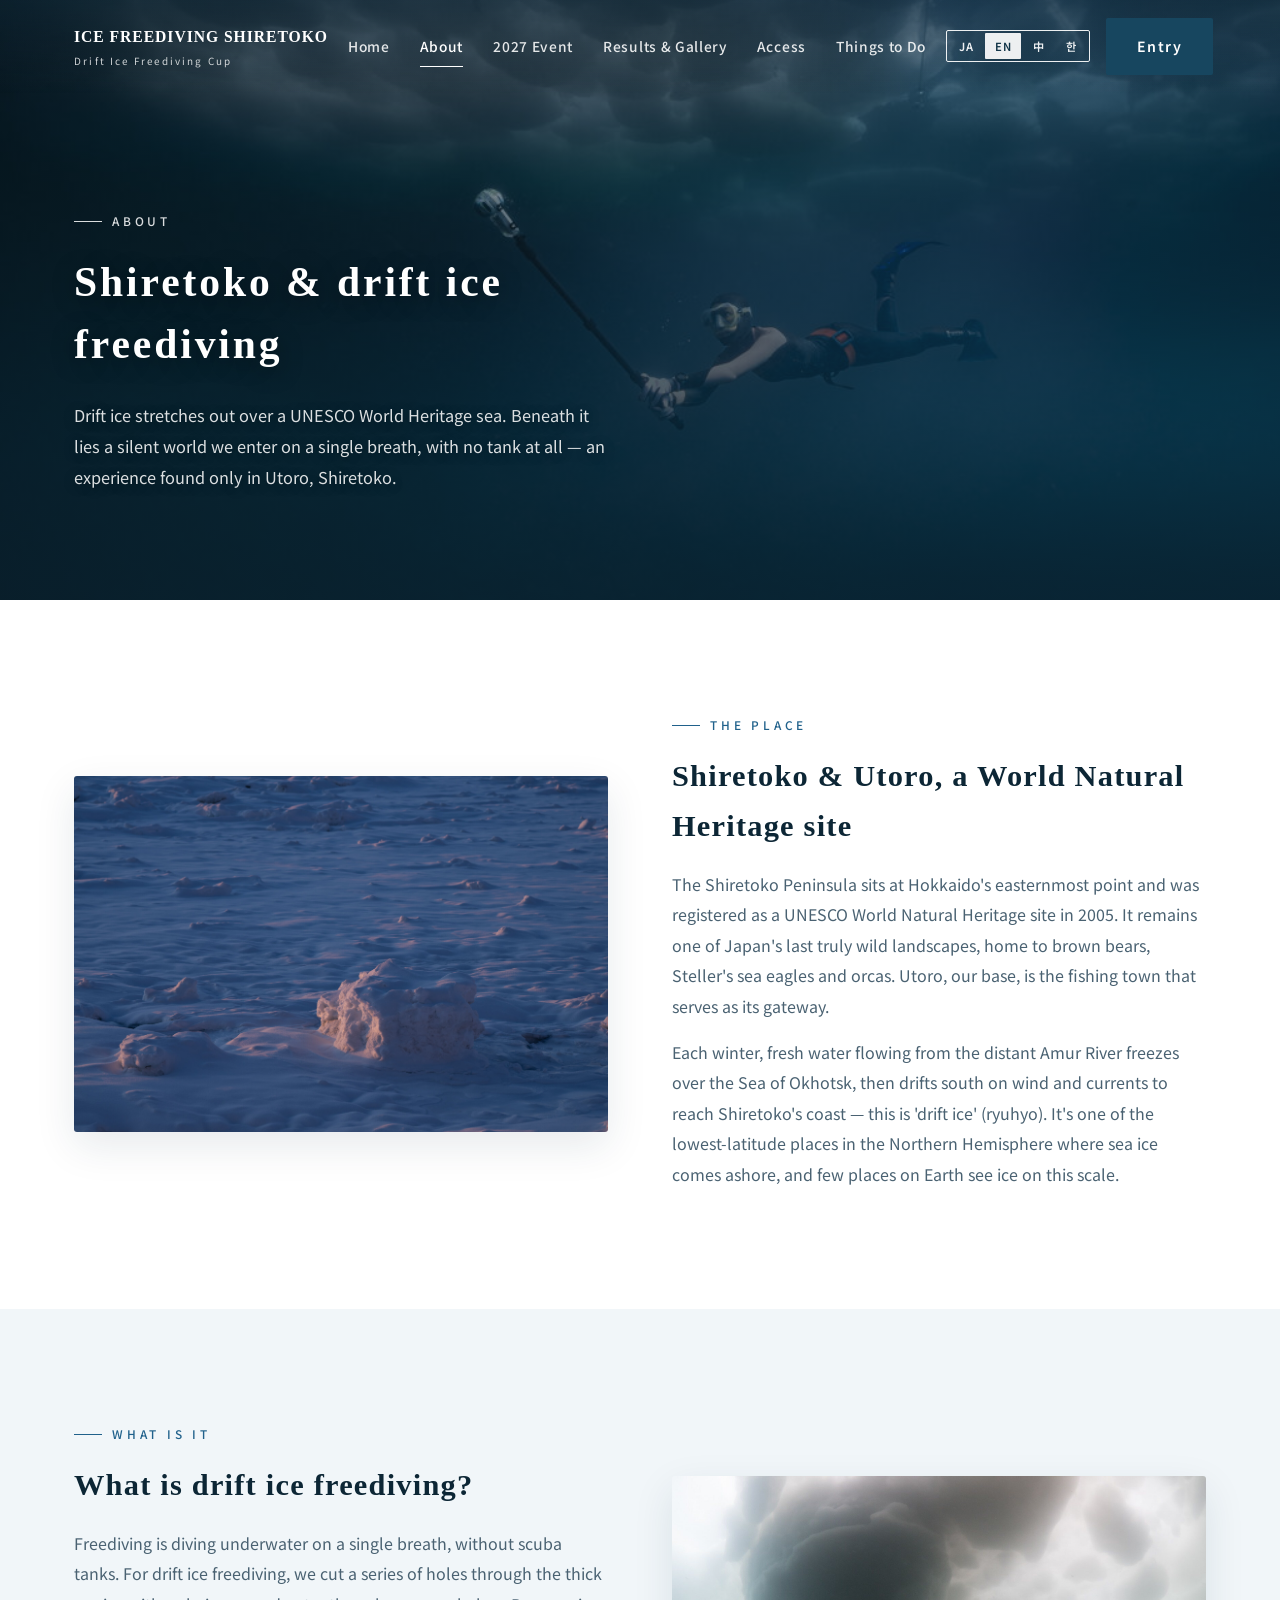
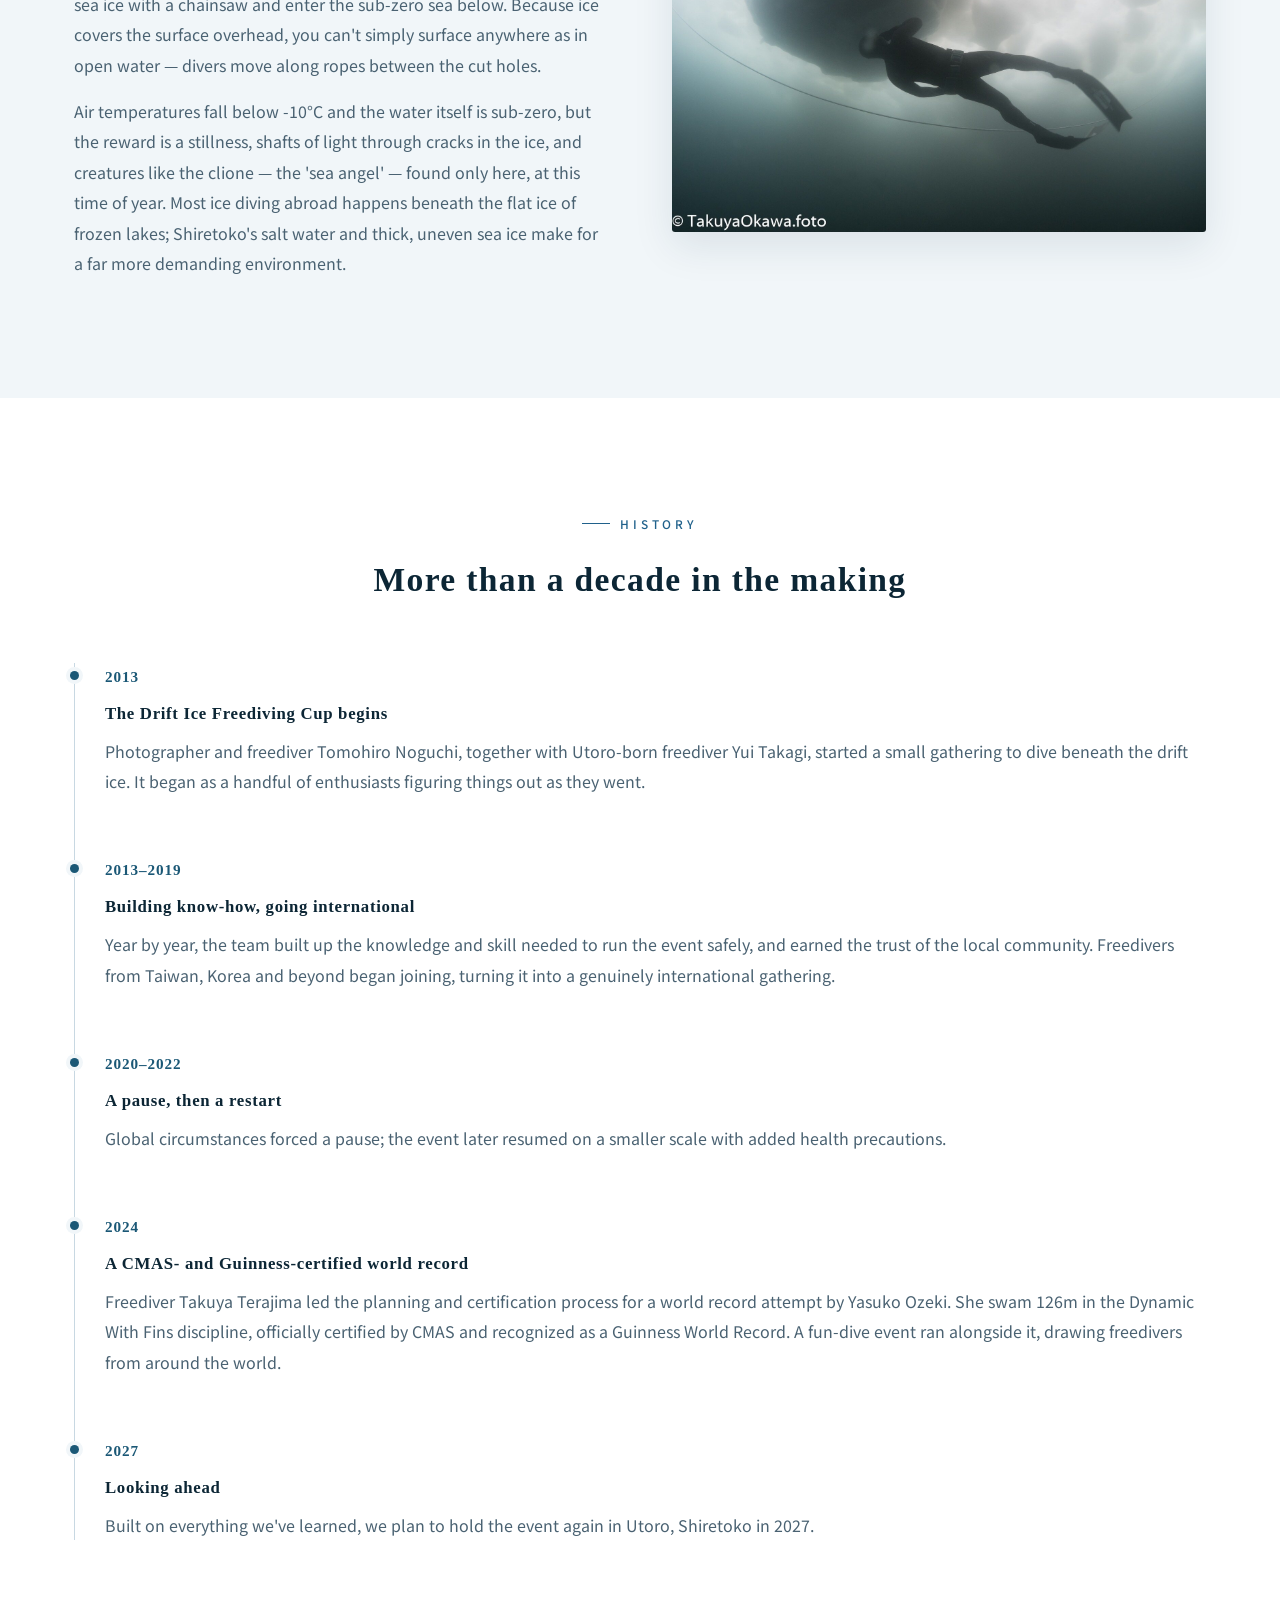
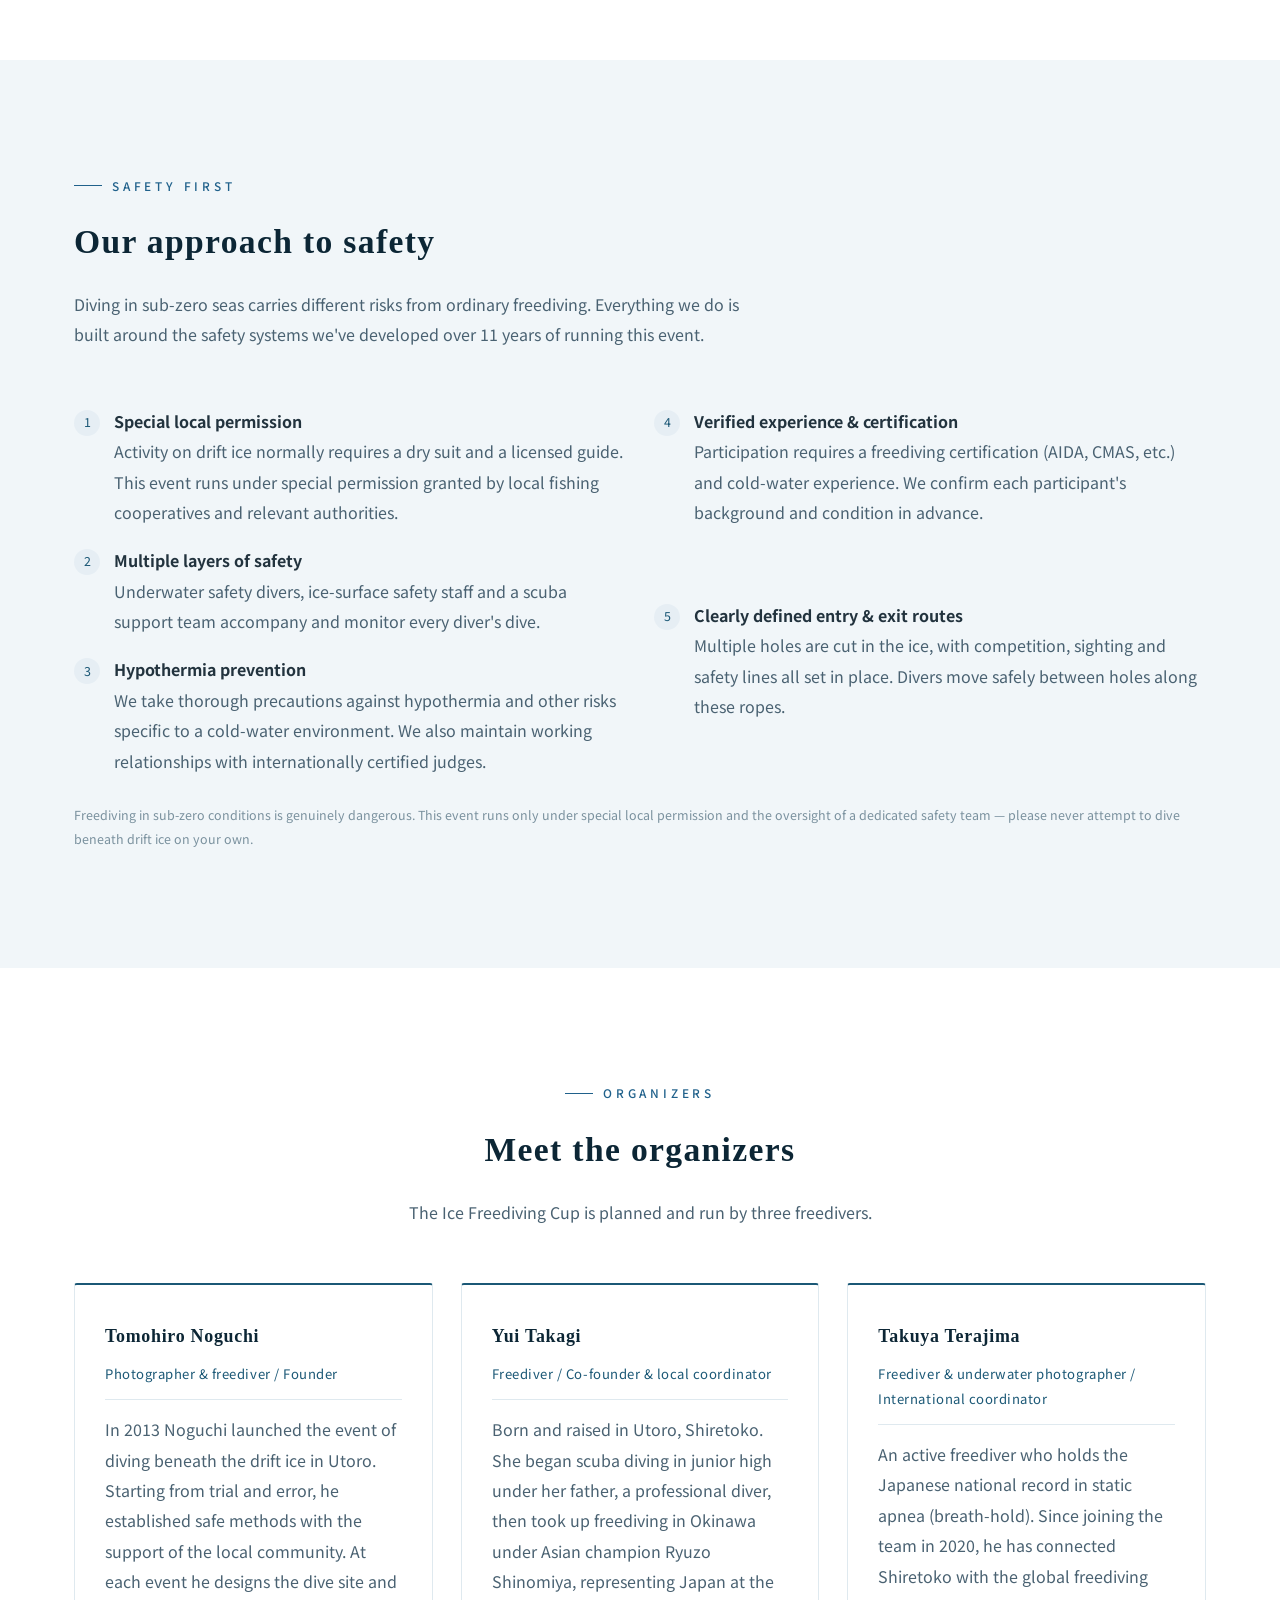
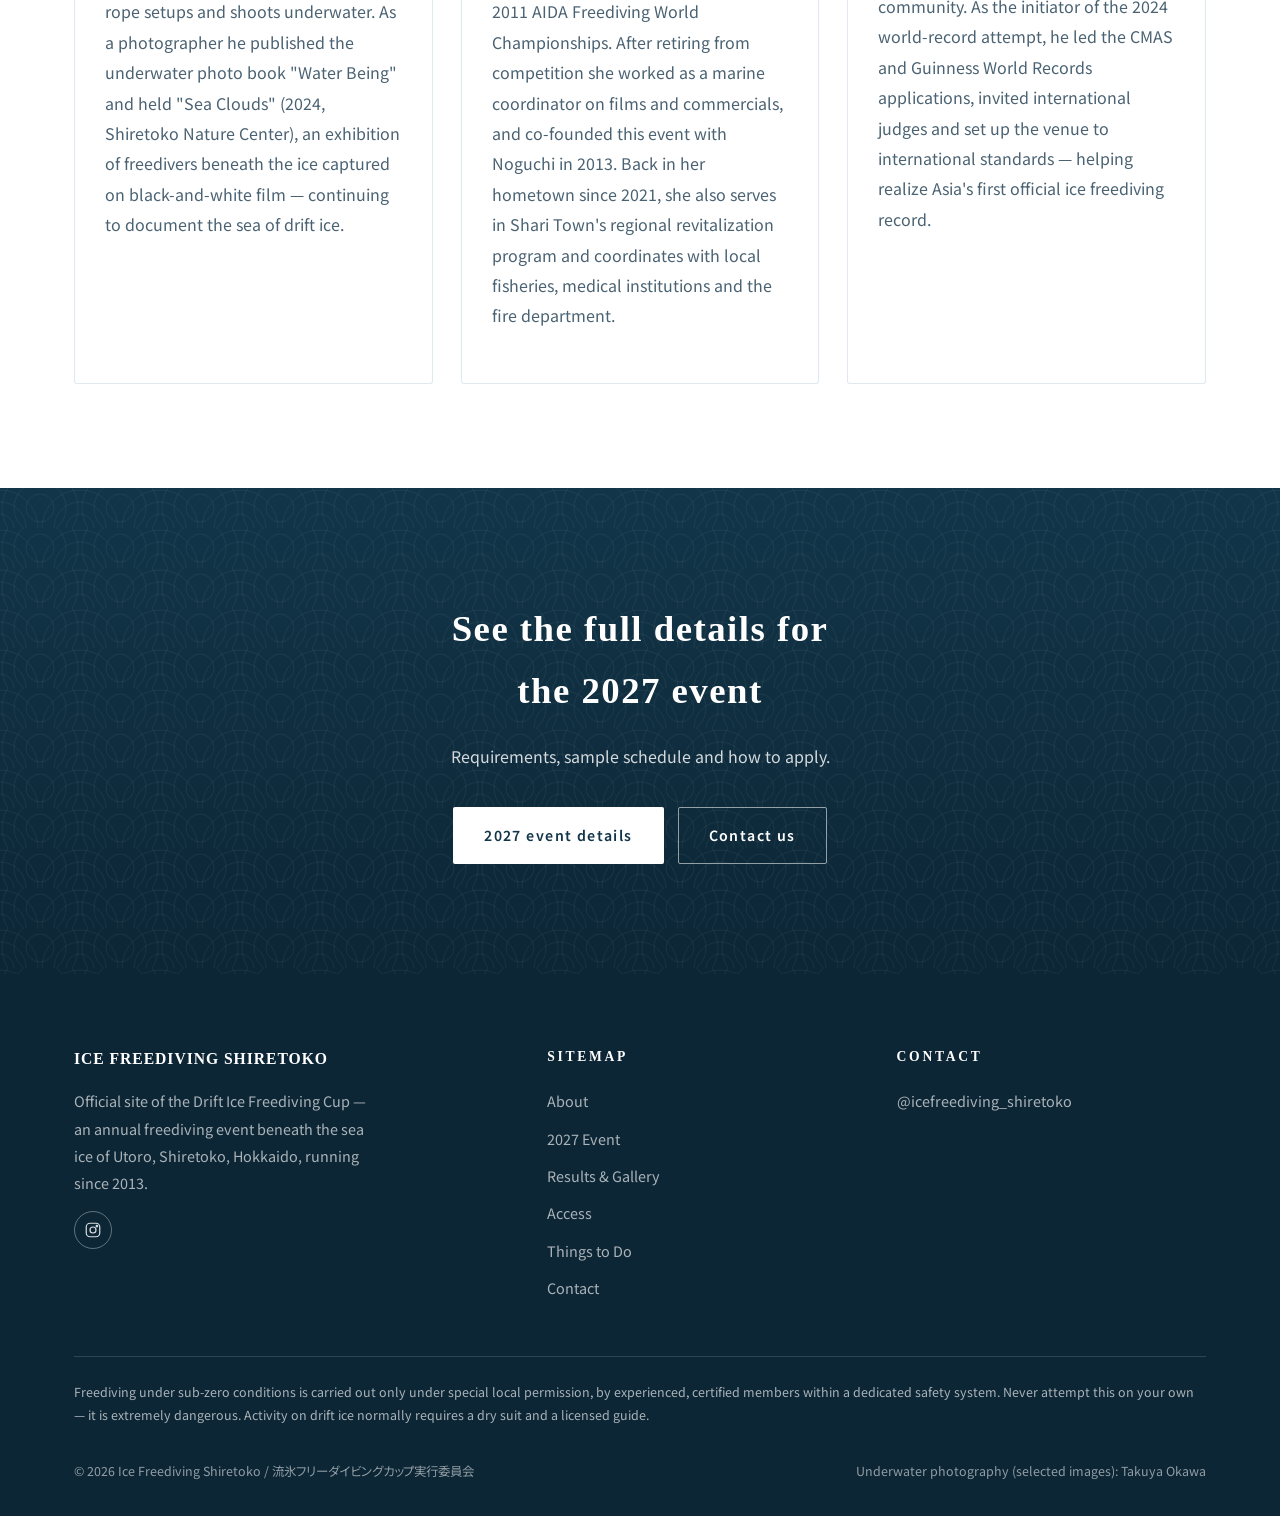
==== commit 98401172: "a" ====
--- a/about.html
+++ b/about.html
@@ -25,6 +25,7 @@
       <a href="event.html" data-i18n="nav.event">2027年イベント</a>
       <a href="gallery.html" data-i18n="nav.gallery">実績・ギャラリー</a>
       <a href="access.html" data-i18n="nav.access">アクセス</a>
+      <a href="around.html" data-i18n="nav.around">周辺観光</a>
       <a href="contact.html" class="show-mobile" data-i18n="nav.contact">お問い合わせ</a>
     </nav>
     <div class="nav-right">
@@ -155,6 +156,33 @@
   </div>
 </section>
 
+<section id="organizers">
+  <div class="container">
+    <div class="section-head center">
+      <div class="eyebrow" data-i18n="about.org.eyebrow">ORGANIZERS</div>
+      <h2 data-i18n="about.org.title">主催者紹介</h2>
+      <p data-i18n="about.org.lead">流氷フリーダイビングカップは、3人のフリーダイバーが中心となって企画・運営しています。</p>
+    </div>
+    <div class="grid grid-3">
+      <div class="card">
+        <h3 data-i18n="about.org1.name">野口智弘</h3>
+        <p class="org-role" data-i18n="about.org1.role">写真家・フリーダイバー／創始者</p>
+        <p data-i18n="about.org1.body">2013年、ウトロで流氷の下を潜るイベントを立ち上げた創始者。手探りの状態から、地元の協力を得ながら安全に開催するための方法を確立してきました。イベントでは会場・ロープセッティングの設計と水中撮影を担当。水中写真集『Water Being』を刊行し、流氷下のフリーダイバーをモノクロフィルムで捉えた写真展『海の雲』（2024年・知床自然センター）を開催するなど、写真家として流氷の海を記録し続けています。</p>
+      </div>
+      <div class="card">
+        <h3 data-i18n="about.org2.name">高木唯</h3>
+        <p class="org-role" data-i18n="about.org2.role">フリーダイバー／共同創始者・地元コーディネーター</p>
+        <p data-i18n="about.org2.body">知床ウトロ出身。潜水士の父のもと中学生からスキューバダイビングを始め、沖縄で篠宮龍三氏に師事してフリーダイビングの道へ。2011年AIDAフリーダイビングワールドチャンピオンシップス日本代表。競技引退後は映画やCMのマリンコーディネーターとして活動し、2013年に野口氏とともに本イベントを立ち上げました。2021年に地元へUターンし、斜里町地域おこし協力隊としても活動。イベントでは漁業関係者・医療機関・消防など、地元との調整役を担っています。</p>
+      </div>
+      <div class="card">
+        <h3 data-i18n="about.org3.name">寺嶋拓哉</h3>
+        <p class="org-role" data-i18n="about.org3.role">フリーダイバー・水中写真家／国際コーディネーター</p>
+        <p data-i18n="about.org3.body">息止め（スタティックアプネア）日本記録を保持する現役フリーダイバー。2020年に企画チームへ加わり、世界のフリーダイビングコミュニティと知床をつなぐ役割を担っています。2024年の世界記録アテンプトでは発起人として、CMAS・ギネス世界記録への申請、海外ジャッジの招聘、国際基準での会場設定を主導し、アジア初のアイスフリーダイビング公式記録の実現に貢献しました。</p>
+      </div>
+    </div>
+  </div>
+</section>
+
 <section class="cta-band">
   <div class="container">
     <h2 data-i18n="about.cta.title">2027年イベントについて、詳しく見る</h2>
@@ -184,6 +212,7 @@
         <a href="event.html" data-i18n="nav.event">2027年イベント</a>
         <a href="gallery.html" data-i18n="nav.gallery">実績・ギャラリー</a>
         <a href="access.html" data-i18n="nav.access">アクセス</a>
+        <a href="around.html" data-i18n="nav.around">周辺観光</a>
         <a href="contact.html" data-i18n="nav.contact">お問い合わせ</a>
       </div>
       <div class="footer-col">
--- a/assets/css/style.css
+++ b/assets/css/style.css
@@ -365,6 +365,15 @@
   margin-bottom:20px;
 }
 .section-alt .card .card-icon{background:var(--ice-deep);}
+
+.org-role{
+  font-size:.82rem;
+  letter-spacing:.04em;
+  color:var(--sea-700);
+  margin:6px 0 14px;
+  padding-bottom:12px;
+  border-bottom:1px solid var(--line);
+}
 
 .photo-card{
   border-radius:var(--radius-md);
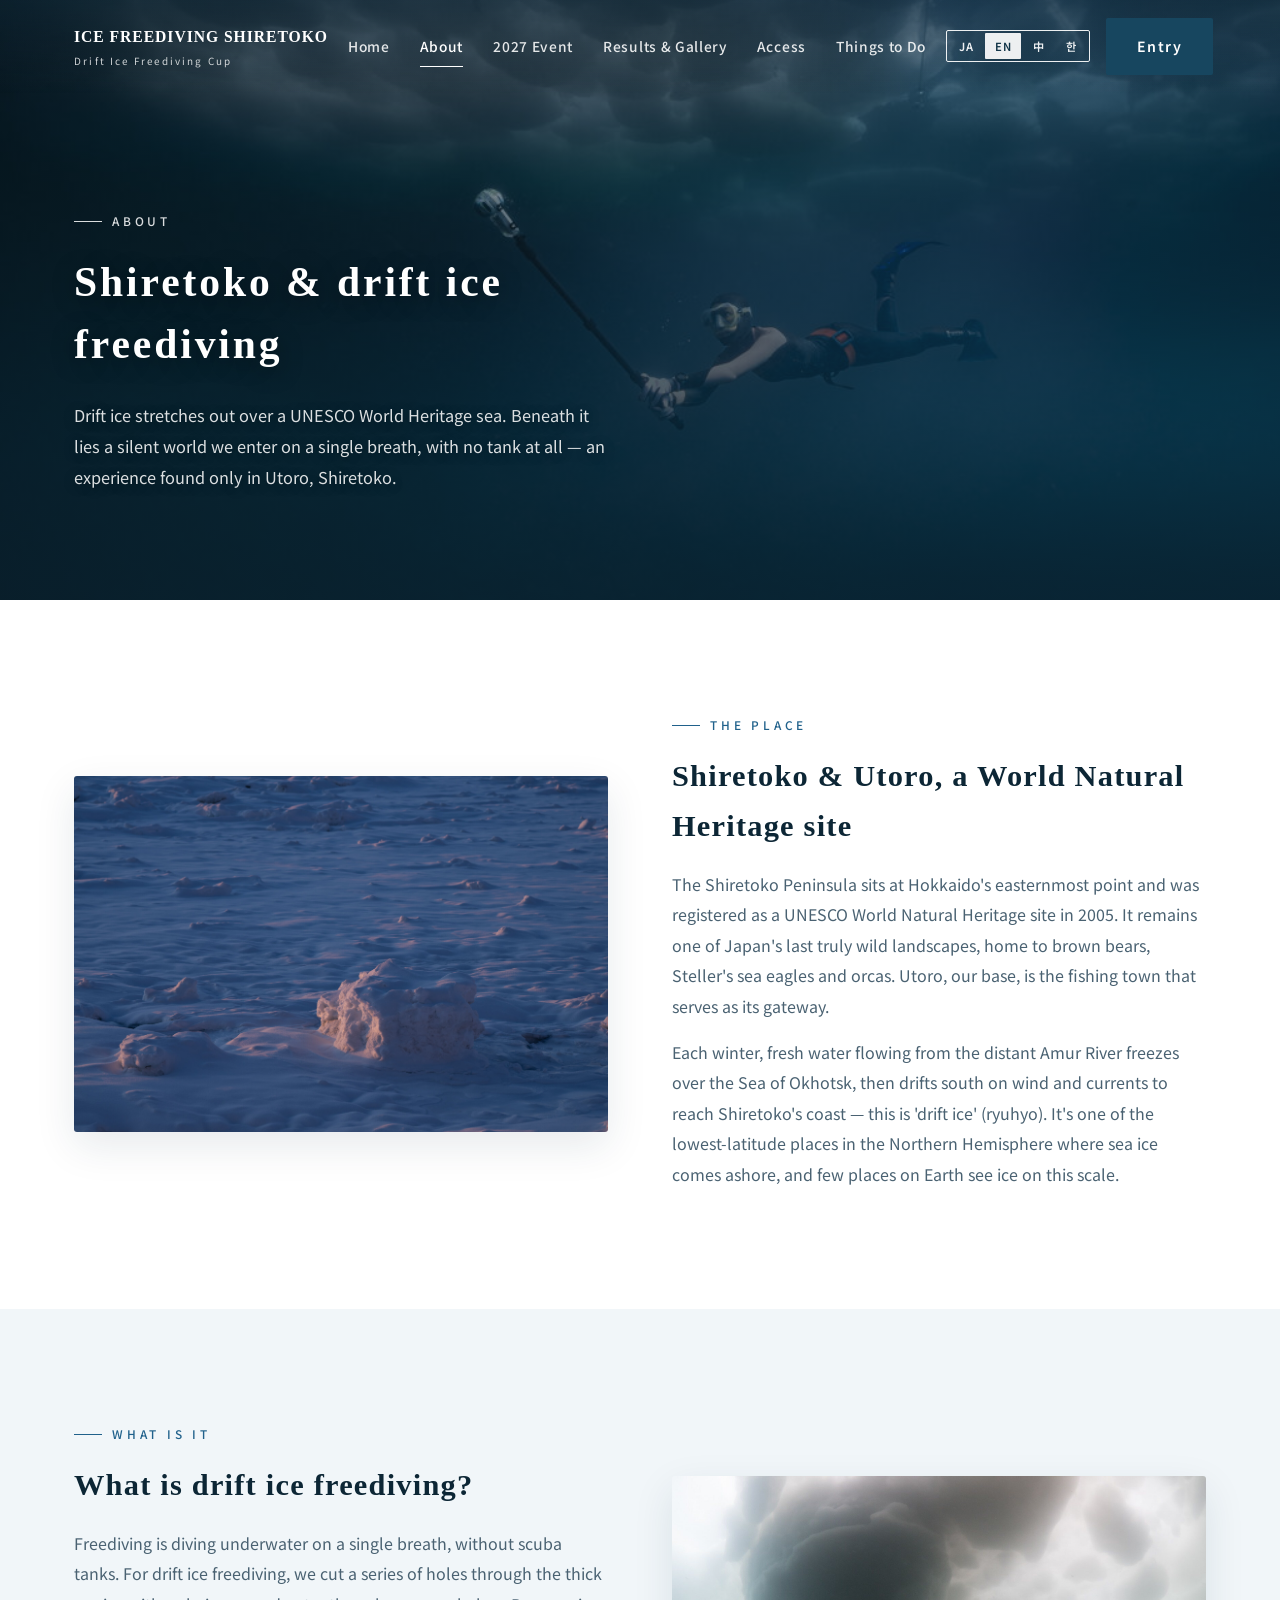
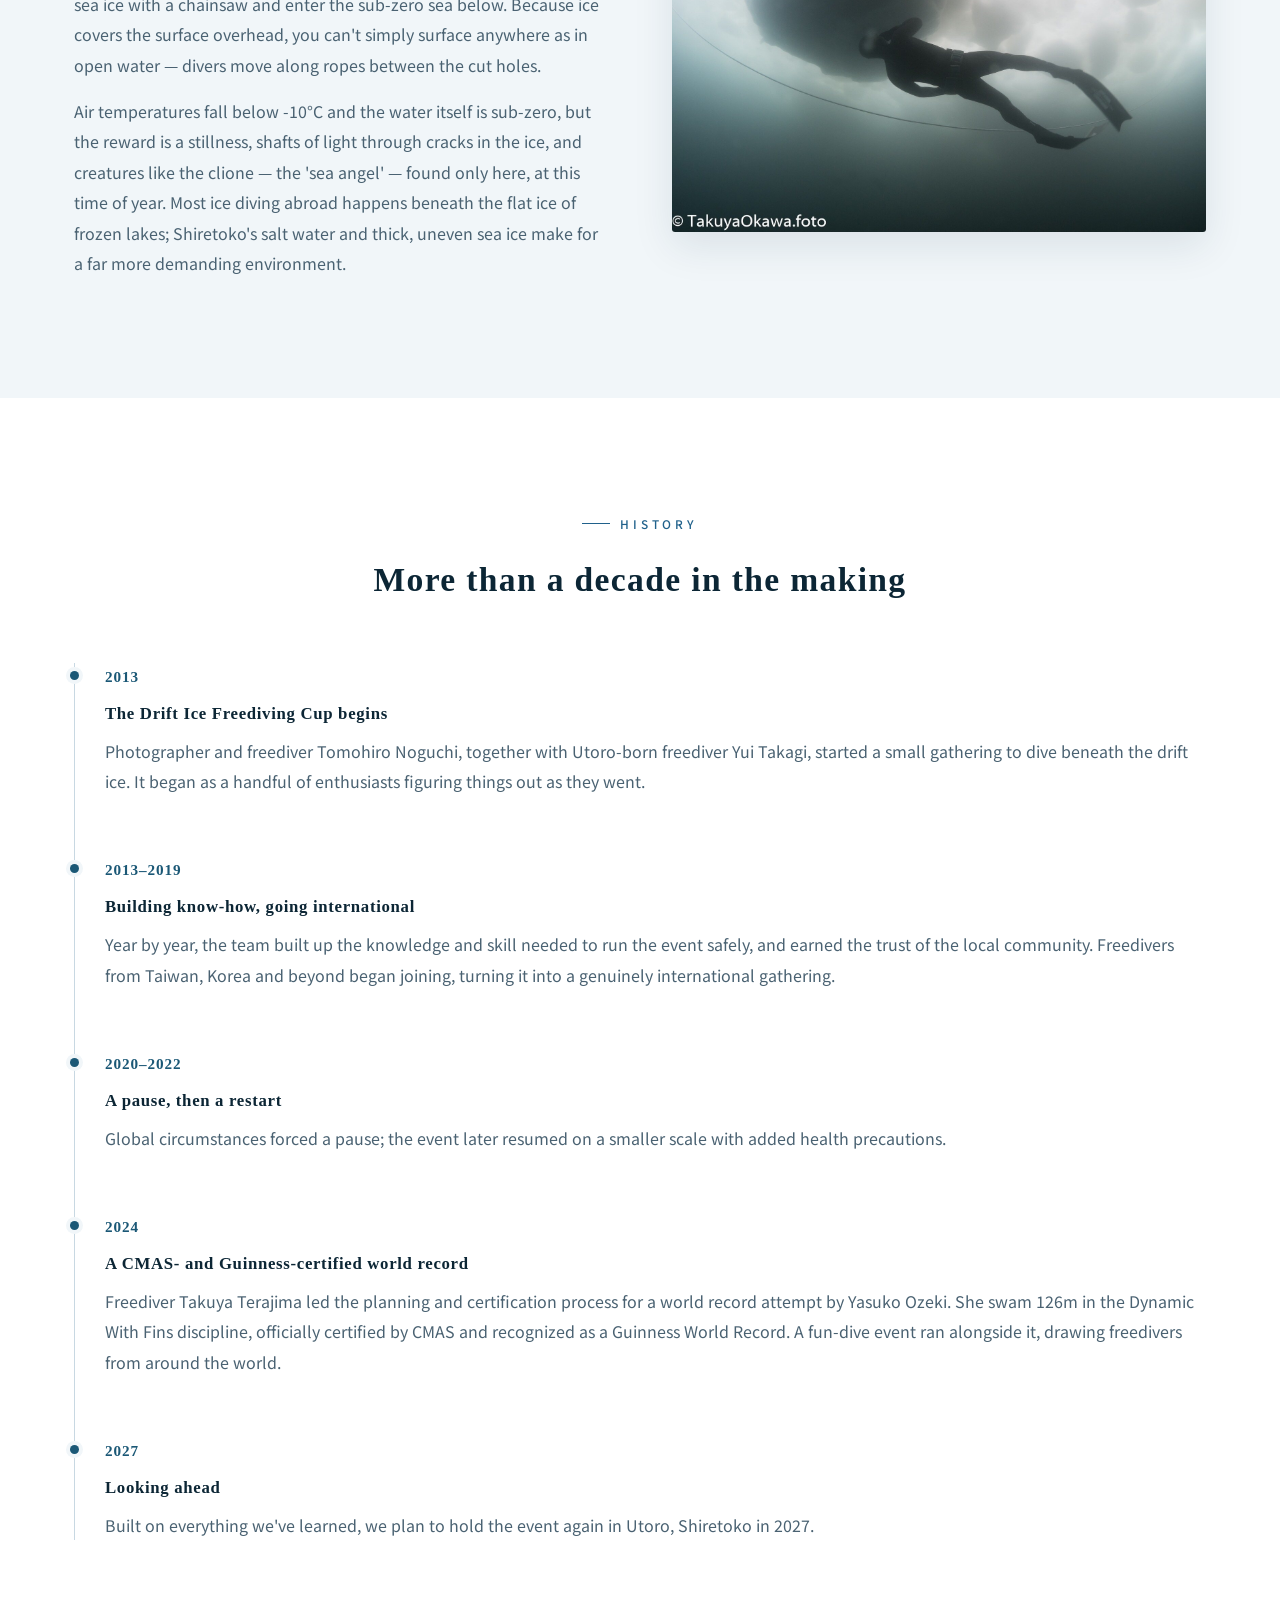
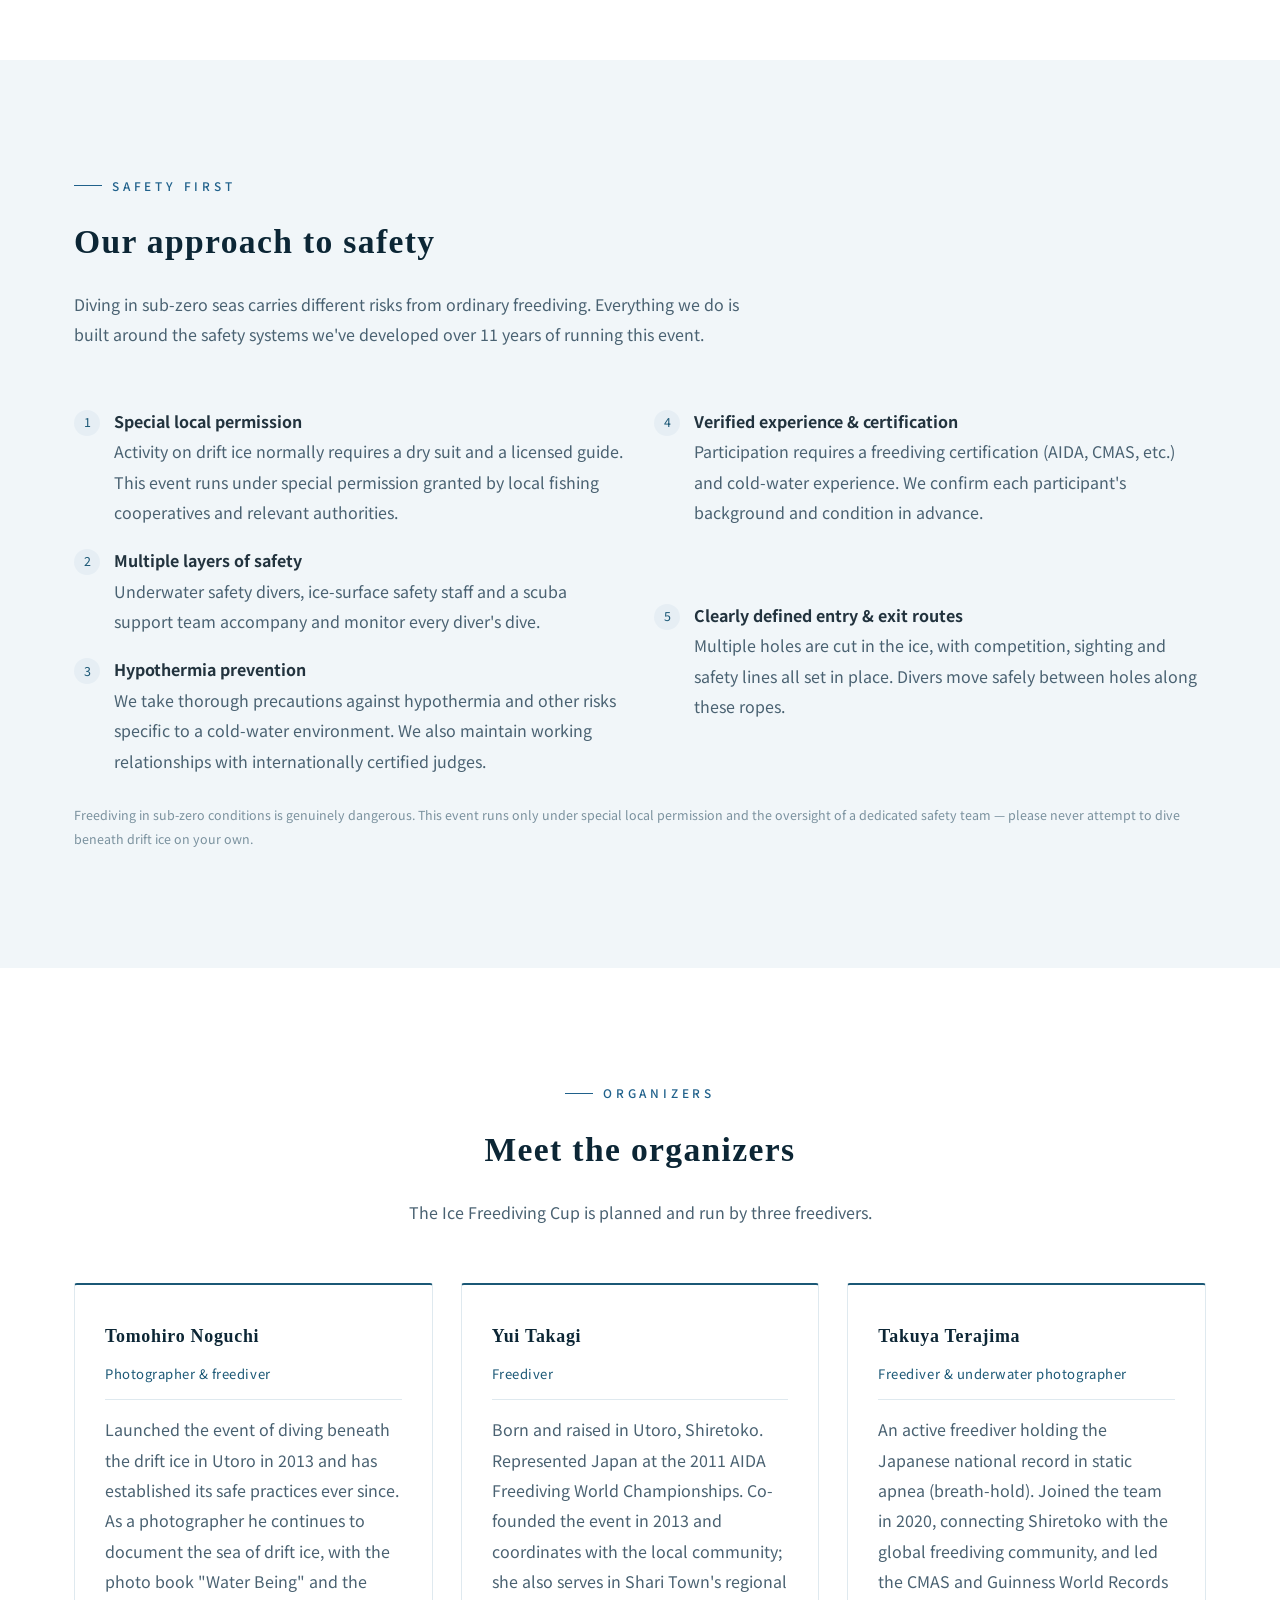
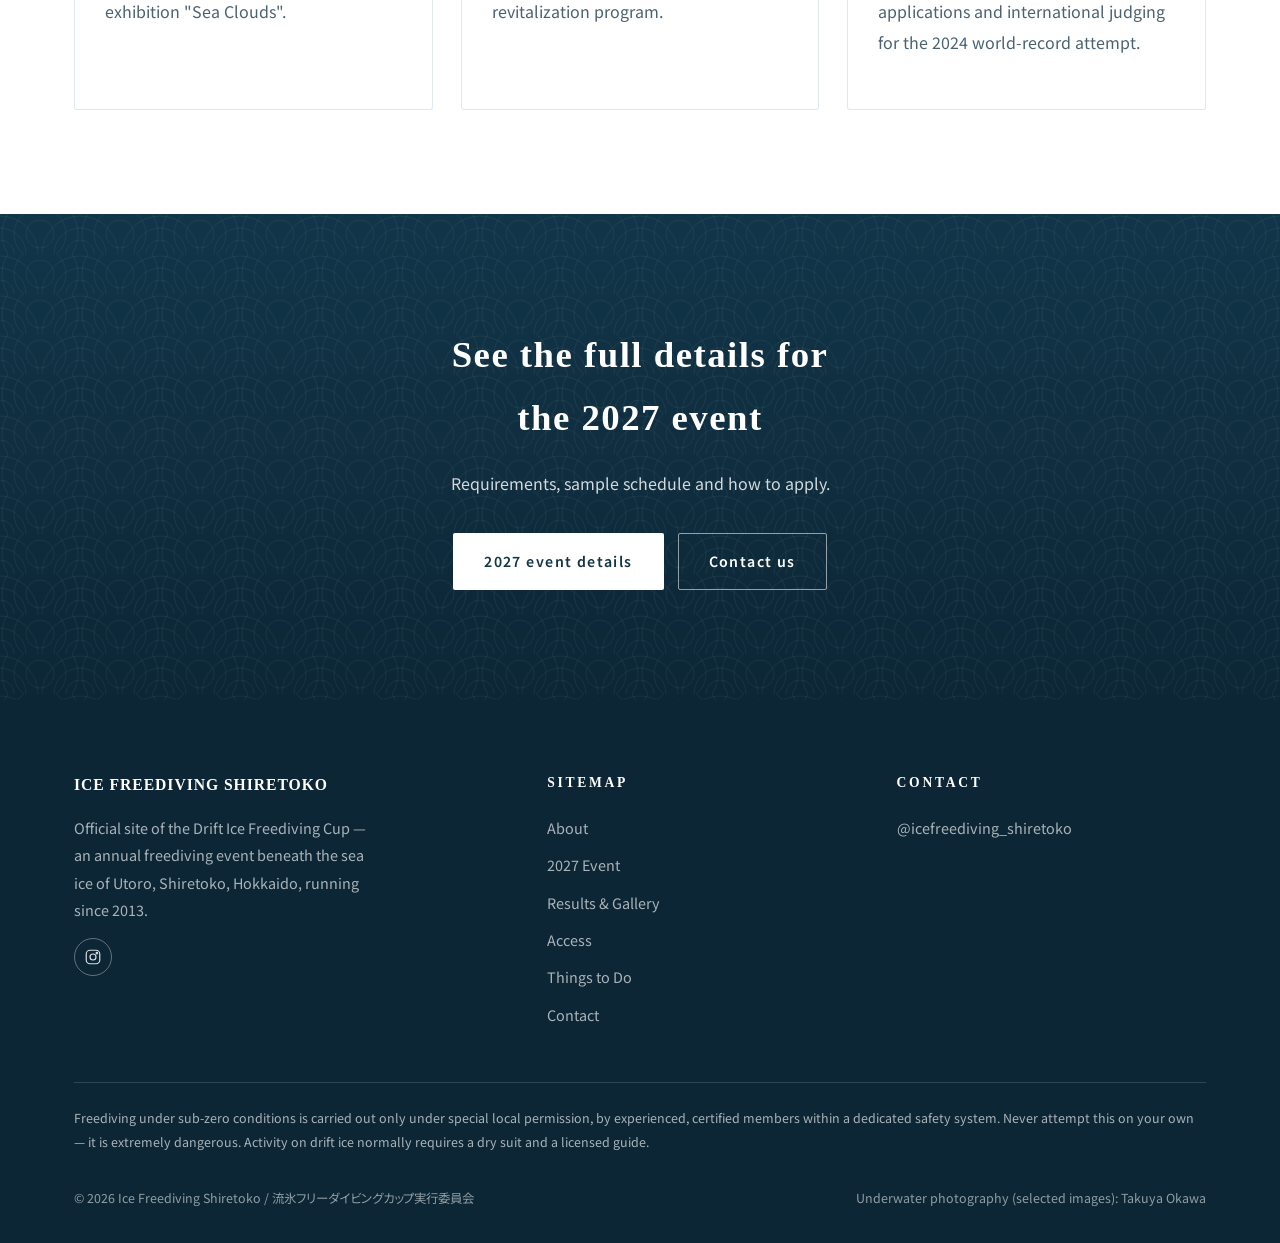
==== commit 6a44b069: "a" ====
--- a/about.html
+++ b/about.html
@@ -166,18 +166,18 @@
     <div class="grid grid-3">
       <div class="card">
         <h3 data-i18n="about.org1.name">野口智弘</h3>
-        <p class="org-role" data-i18n="about.org1.role">写真家・フリーダイバー／創始者</p>
-        <p data-i18n="about.org1.body">2013年、ウトロで流氷の下を潜るイベントを立ち上げた創始者。手探りの状態から、地元の協力を得ながら安全に開催するための方法を確立してきました。イベントでは会場・ロープセッティングの設計と水中撮影を担当。水中写真集『Water Being』を刊行し、流氷下のフリーダイバーをモノクロフィルムで捉えた写真展『海の雲』（2024年・知床自然センター）を開催するなど、写真家として流氷の海を記録し続けています。</p>
+        <p class="org-role" data-i18n="about.org1.role">写真家・フリーダイバー</p>
+        <p data-i18n="about.org1.body">2013年、ウトロで流氷の下を潜るイベントを立ち上げ、安全に開催するための方法を確立してきました。写真集『Water Being』、流氷下のフリーダイバーを捉えた写真展『海の雲』など、写真家として流氷の海を記録し続けています。</p>
       </div>
       <div class="card">
         <h3 data-i18n="about.org2.name">高木唯</h3>
-        <p class="org-role" data-i18n="about.org2.role">フリーダイバー／共同創始者・地元コーディネーター</p>
-        <p data-i18n="about.org2.body">知床ウトロ出身。潜水士の父のもと中学生からスキューバダイビングを始め、沖縄で篠宮龍三氏に師事してフリーダイビングの道へ。2011年AIDAフリーダイビングワールドチャンピオンシップス日本代表。競技引退後は映画やCMのマリンコーディネーターとして活動し、2013年に野口氏とともに本イベントを立ち上げました。2021年に地元へUターンし、斜里町地域おこし協力隊としても活動。イベントでは漁業関係者・医療機関・消防など、地元との調整役を担っています。</p>
+        <p class="org-role" data-i18n="about.org2.role">フリーダイバー</p>
+        <p data-i18n="about.org2.body">知床ウトロ出身。2011年AIDAフリーダイビングワールドチャンピオンシップス日本代表。2013年に野口氏とともに本イベントを立ち上げ、地元との調整役を担っています。現在は斜里町地域おこし協力隊としても活動中。</p>
       </div>
       <div class="card">
         <h3 data-i18n="about.org3.name">寺嶋拓哉</h3>
-        <p class="org-role" data-i18n="about.org3.role">フリーダイバー・水中写真家／国際コーディネーター</p>
-        <p data-i18n="about.org3.body">息止め（スタティックアプネア）日本記録を保持する現役フリーダイバー。2020年に企画チームへ加わり、世界のフリーダイビングコミュニティと知床をつなぐ役割を担っています。2024年の世界記録アテンプトでは発起人として、CMAS・ギネス世界記録への申請、海外ジャッジの招聘、国際基準での会場設定を主導し、アジア初のアイスフリーダイビング公式記録の実現に貢献しました。</p>
+        <p class="org-role" data-i18n="about.org3.role">フリーダイバー・水中写真家</p>
+        <p data-i18n="about.org3.body">息止め（スタティックアプネア）日本記録を保持する現役フリーダイバー。2020年から企画チームに加わり、世界のフリーダイビングコミュニティと知床をつないでいます。2024年の世界記録アテンプトでは、CMAS・ギネスへの申請や海外ジャッジの招聘を主導しました。</p>
       </div>
     </div>
   </div>
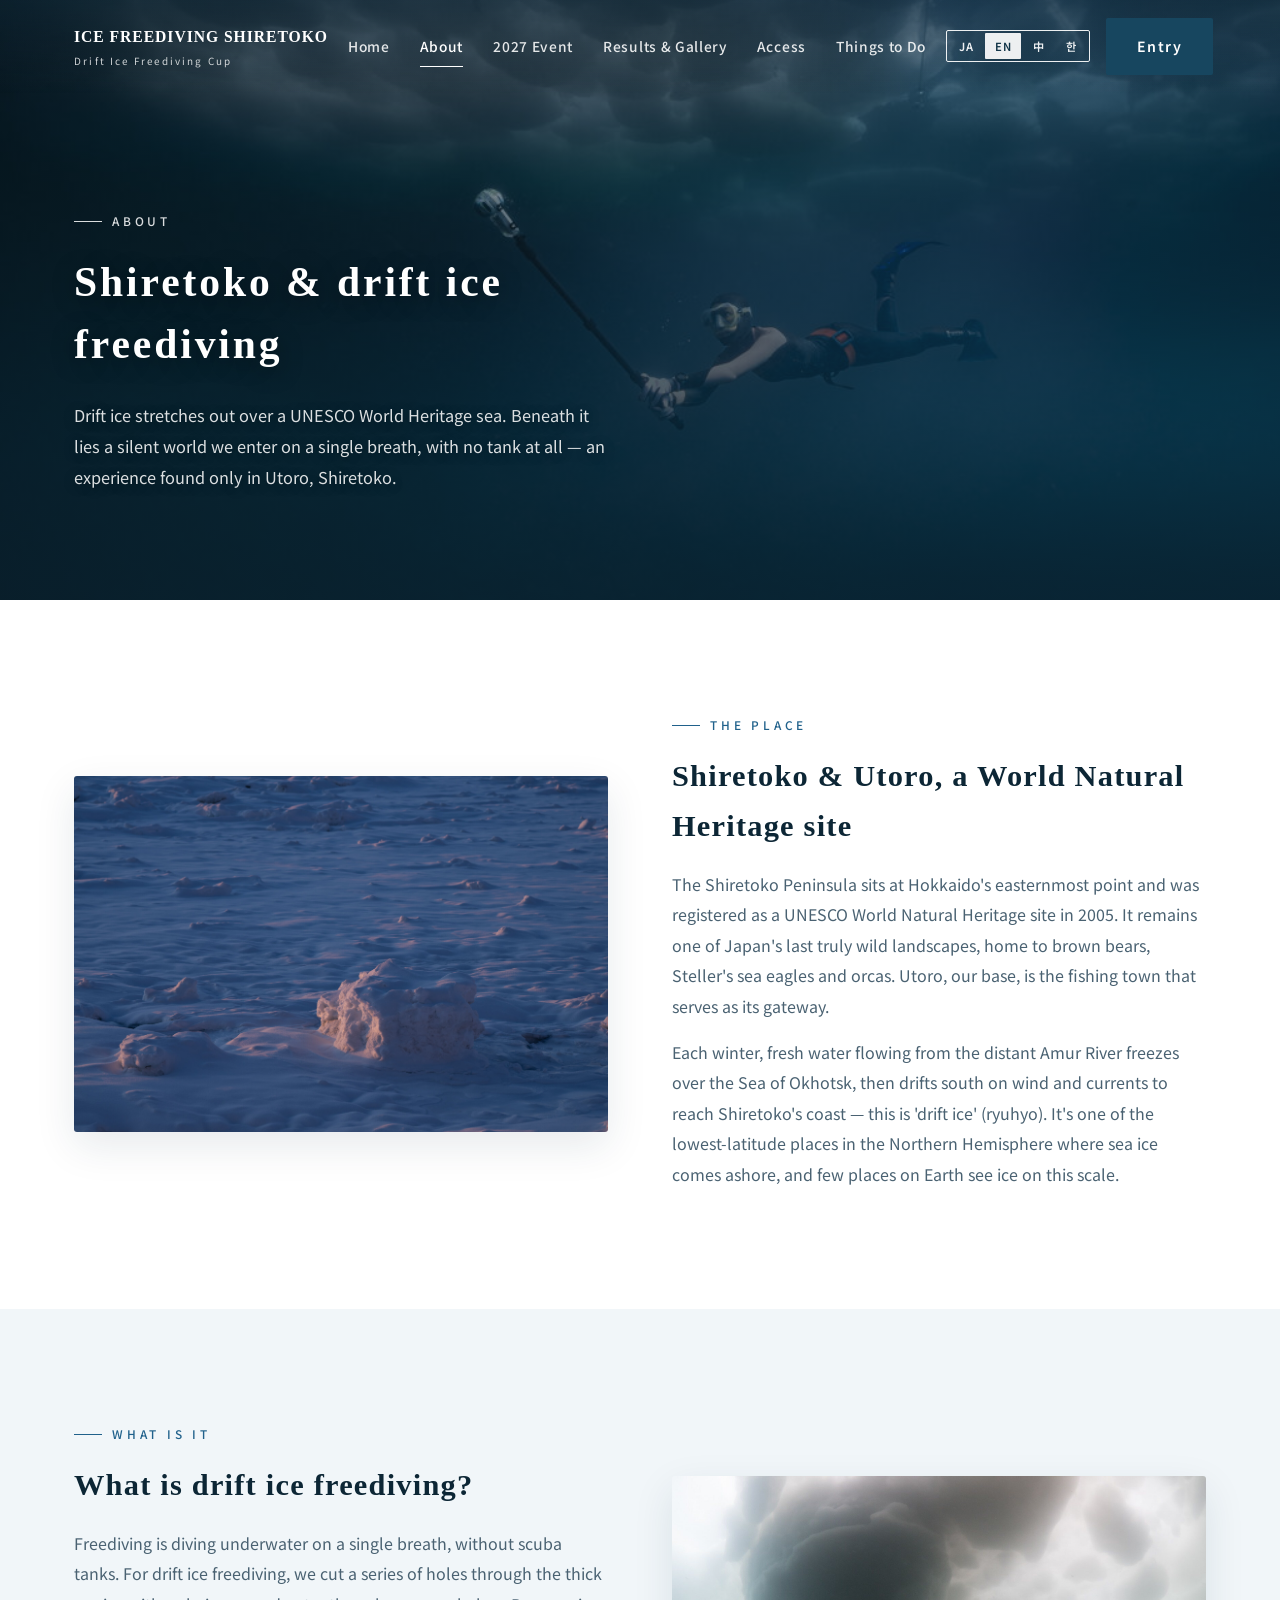
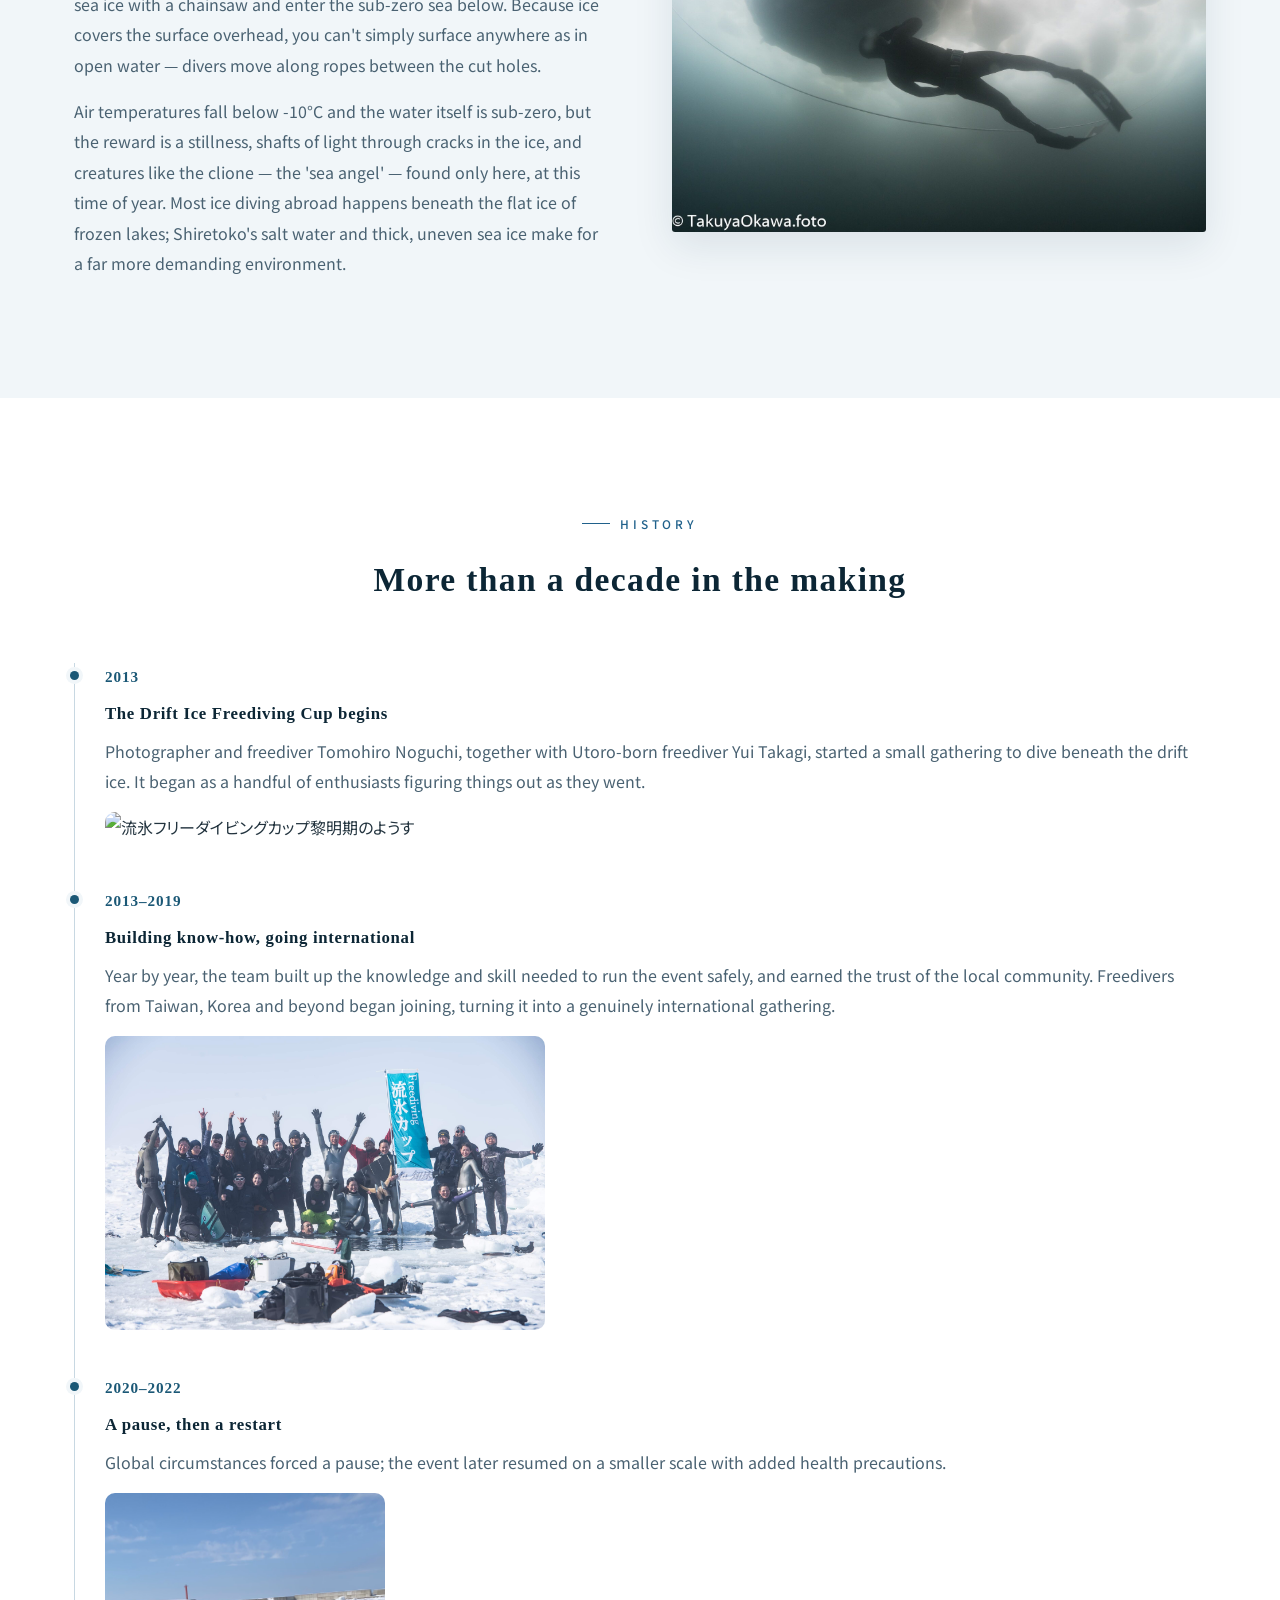
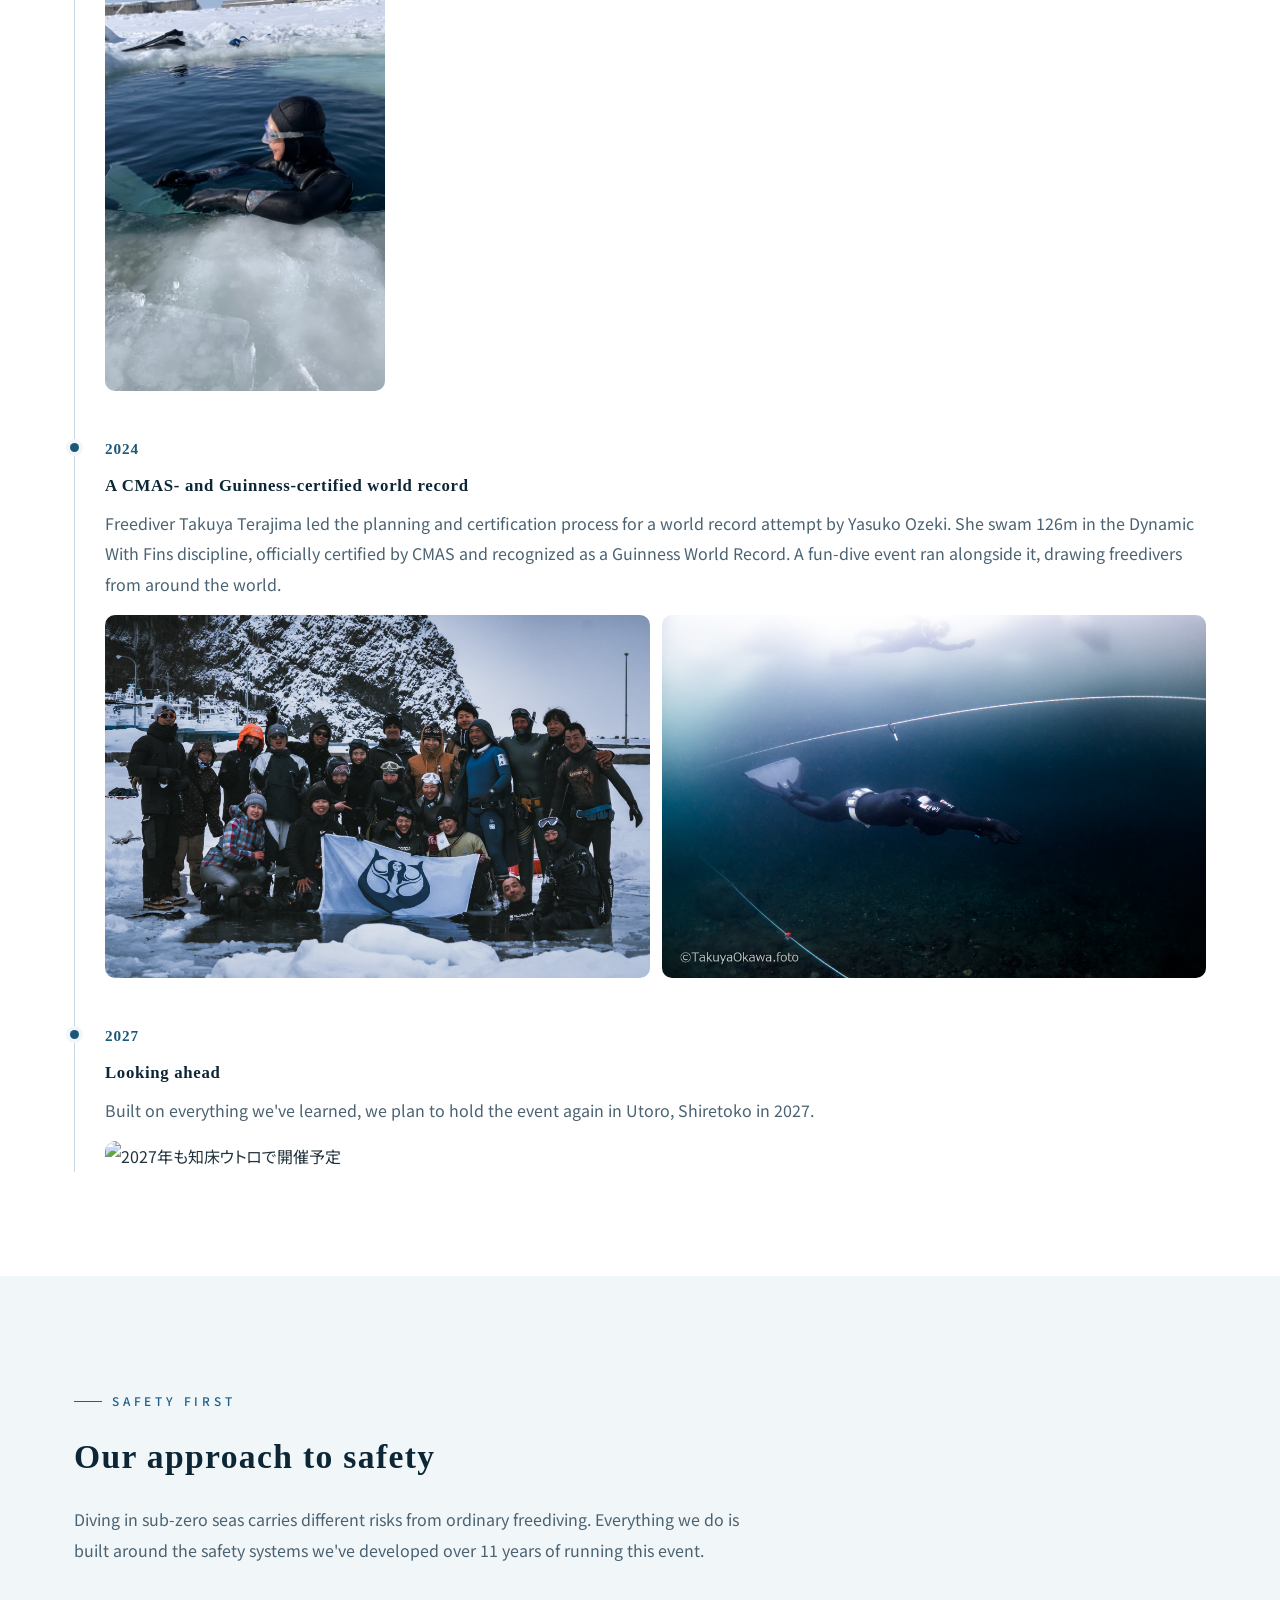
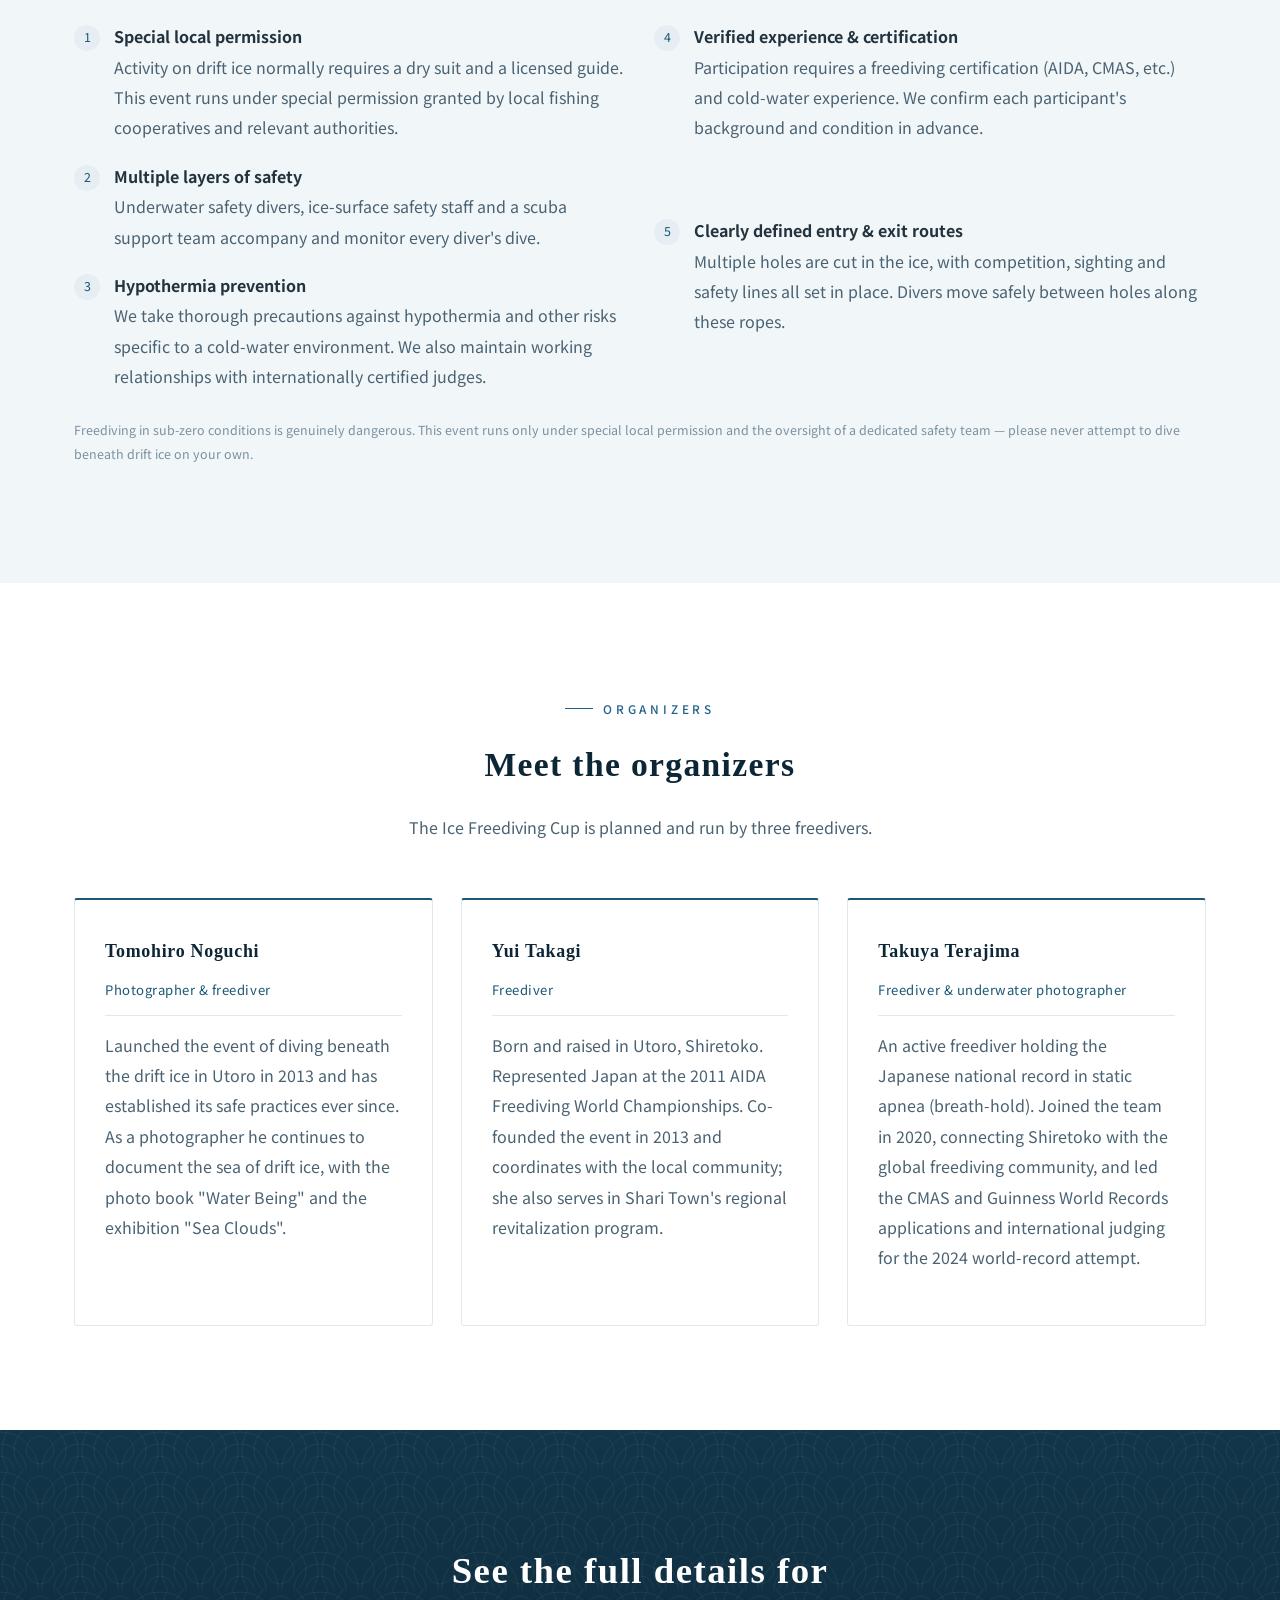
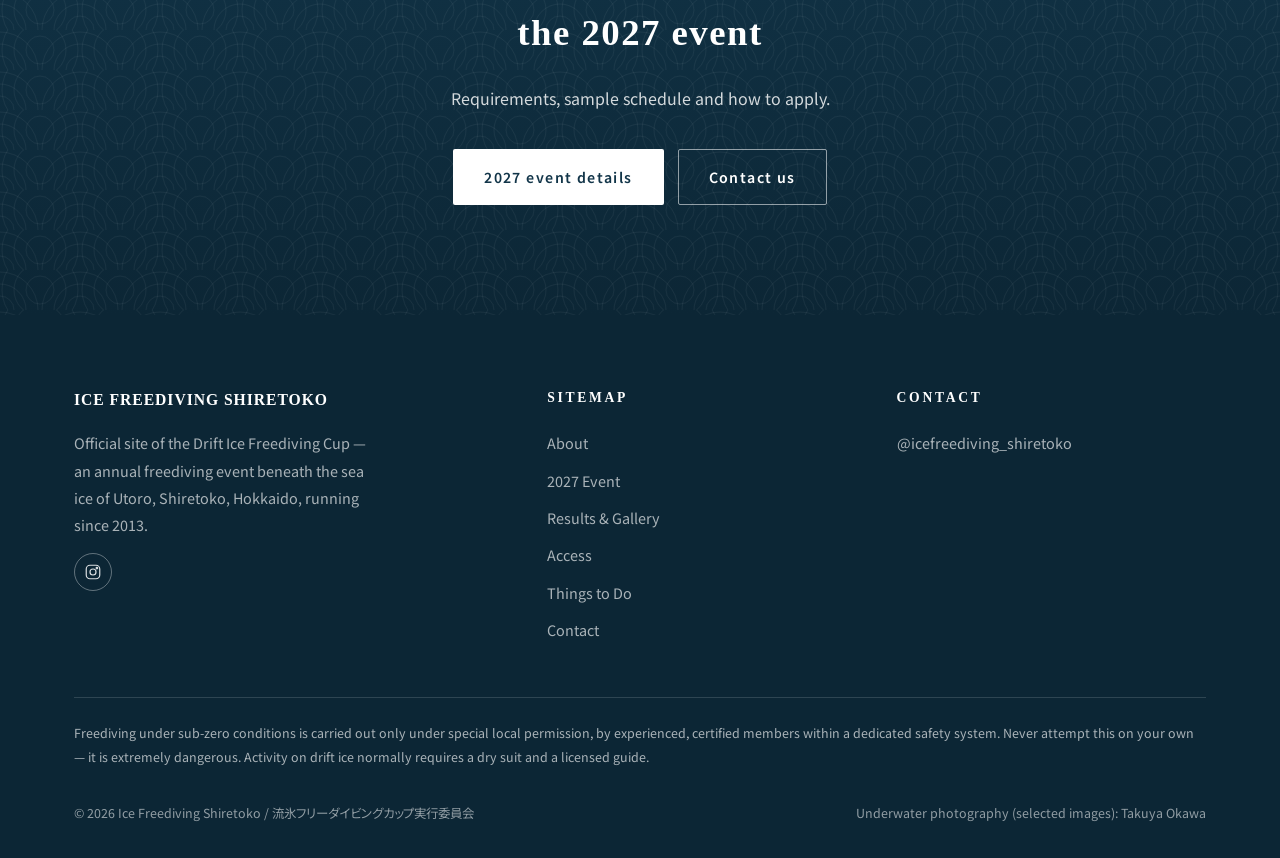
==== commit 5b47a0a4: "a" ====
--- a/about.html
+++ b/about.html
@@ -35,7 +35,7 @@
         <button data-lang-btn="zh">中</button>
         <button data-lang-btn="ko">한</button>
       </div>
-      <a href="contact.html" class="btn btn-primary hide-mobile" data-i18n="nav.cta">エントリー</a>
+      <a href="entry.html" class="btn btn-primary hide-mobile" data-i18n="nav.cta">エントリー</a>
       <button class="nav-toggle" aria-label="menu" aria-expanded="false">☰</button>
     </div>
   </div>
@@ -94,26 +94,34 @@
         <span class="yr">2013</span>
         <h4 data-i18n="about.tl1.title">流氷フリーダイビングカップ、始まる</h4>
         <p data-i18n="about.tl1.body">写真家・フリーダイバーの野口智弘氏と、ウトロ出身のフリーダイバー高木唯氏が中心となり、数名の有志で流氷の下を潜るイベントを開始。当初は手探りの状態からのスタートでした。</p>
+        <figure class="tl-photo"><img src="assets/img/14年-3_begining.JPG" alt="流氷フリーダイビングカップ黎明期のようす" loading="lazy"></figure>
       </div>
       <div class="timeline-item">
         <span class="yr" data-i18n="about.tl2.yr">2013〜2019</span>
         <h4 data-i18n="about.tl2.title">ノウハウの蓄積と国際化</h4>
         <p data-i18n="about.tl2.body">安全に開催するための知見とスキルを積み重ね、地元との信頼関係を構築。台湾・韓国など海外からのフリーダイバーも参加する、国際色豊かなイベントへと成長しました。</p>
+        <figure class="tl-photo"><img src="assets/img/international.JPG" alt="海外からのフリーダイバーも参加する国際的なイベントへ" loading="lazy"></figure>
       </div>
       <div class="timeline-item">
         <span class="yr" data-i18n="about.tl3.yr">2020〜2022</span>
         <h4 data-i18n="about.tl3.title">中断を経て再始動</h4>
         <p data-i18n="about.tl3.body">世界的な状況により開催を見合わせた期間を経て、感染対策を講じながら少人数での開催を再開しました。</p>
+        <figure class="tl-photo tl-photo-portrait"><img src="assets/img/yui.jpg" alt="少人数での開催を再開" loading="lazy"></figure>
       </div>
       <div class="timeline-item">
         <span class="yr">2024</span>
         <h4 data-i18n="about.tl4.title">CMAS・ギネス世界記録を樹立</h4>
         <p data-i18n="about.tl4.body">フリーダイバーの寺嶋拓哉氏が企画・申請を担い、尾関靖子選手による世界記録アテンプトを実施。ダイナミックウィズフィン種目で126mを泳ぎきり、CMAS公認・ギネス世界記録に認定されました。ファンダイブイベントも同時開催され、多くのフリーダイバーが集いました。</p>
+        <div class="tl-photo-row">
+          <figure class="tl-photo"><img src="assets/img/guiness.jpg" alt="CMAS・ギネス世界記録樹立のようす" loading="lazy"></figure>
+          <figure class="tl-photo"><img src="assets/img/guinessunderwater.jpg" alt="流氷下での世界記録アテンプト" loading="lazy"></figure>
+        </div>
       </div>
       <div class="timeline-item">
         <span class="yr">2027</span>
         <h4 data-i18n="about.tl5.title">次の開催へ</h4>
         <p data-i18n="about.tl5.body">これまで積み重ねてきた経験と体制のもと、2027年も知床ウトロで開催予定です。</p>
+        <figure class="tl-photo"><img src="assets/img/2027YUI.jpg" alt="2027年も知床ウトロで開催予定" loading="lazy"></figure>
       </div>
     </div>
   </div>
--- a/assets/css/style.css
+++ b/assets/css/style.css
@@ -248,6 +248,7 @@
   position:absolute;inset:0;
   z-index:0;
 }
+.hero-media picture{display:block;width:100%;height:100%;}
 .hero-media img,.hero-media video{
   width:100%;height:100%;object-fit:cover;
 }
@@ -420,6 +421,12 @@
 }
 .timeline-item .yr{color:var(--sea-700);font-family:var(--font-serif);font-weight:700;font-size:.95rem;margin-bottom:6px;display:block;letter-spacing:.06em;}
 .timeline-item h4{margin-bottom:6px;font-size:1.05rem;}
+.timeline-item .tl-photo{margin:12px 0 0;max-width:440px;border-radius:10px;overflow:hidden;}
+.timeline-item .tl-photo img{width:100%;height:auto;display:block;}
+.timeline-item .tl-photo figcaption{font-size:.8rem;color:var(--ink-3,#667);padding:6px 2px 0;}
+.timeline-item .tl-photo-row{display:flex;flex-wrap:wrap;gap:12px;margin-top:12px;}
+.timeline-item .tl-photo-row .tl-photo{margin:0;flex:1 1 220px;max-width:none;}
+.timeline-item .tl-photo-portrait{max-width:280px;}
 
 /* safety list */
 .check-list{display:grid;gap:18px;}
@@ -691,3 +698,28 @@
   z-index:998;display:none;
 }
 .nav-scrim.open{display:block;}
+
+/* =========================================================
+   MOBILE READABILITY — keep text wrapping cleanly on narrow
+   screens for every language (JA / EN / ZH / KO)
+   ========================================================= */
+/* general text must always be able to wrap */
+body{overflow-wrap:break-word;}
+h1,h2,h3,h4,h5,p,li,dd,dt,span,a,strong,em,blockquote,figcaption,label,
+.eyebrow,.tag,.lead,.hero-content h1,.hero-sub,.hero-dates,
+.schedule-row h4,.schedule-row p,.info-table th,.info-table td{
+  overflow-wrap:break-word;
+}
+/* long unbreakable strings (urls, emails, codes) break anywhere */
+a[href^="http"],a[href^="mailto"],a[href^="tel"],.break-anywhere{
+  overflow-wrap:anywhere;word-break:break-word;
+}
+/* inline-flex "pills" wrap instead of overflowing and being clipped */
+.hero-dates,.eyebrow{flex-wrap:wrap;max-width:100%;}
+
+@media (max-width:520px){
+  /* long button / CTA labels wrap rather than get cut off */
+  .btn{white-space:normal;}
+  /* date pill: let the location drop onto its own line */
+  .hero-dates{align-items:flex-start;line-height:1.5;}
+}
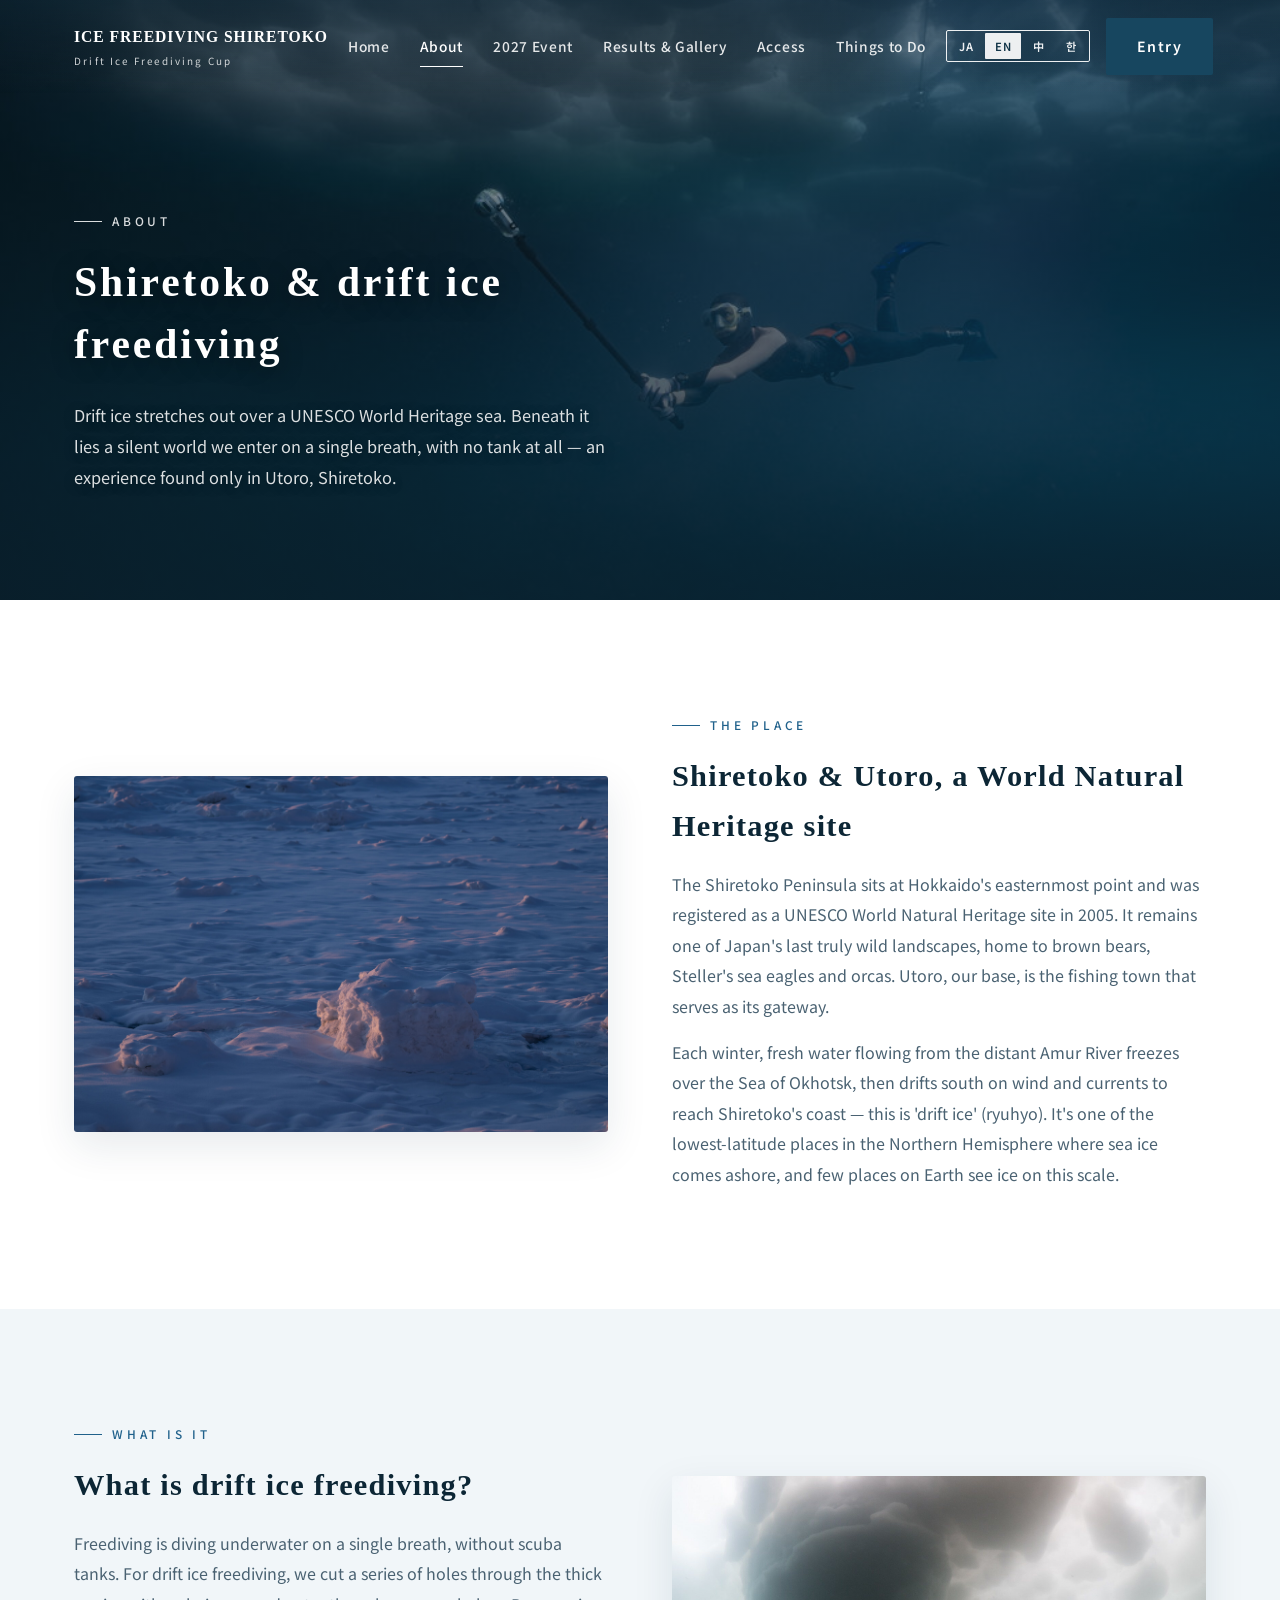
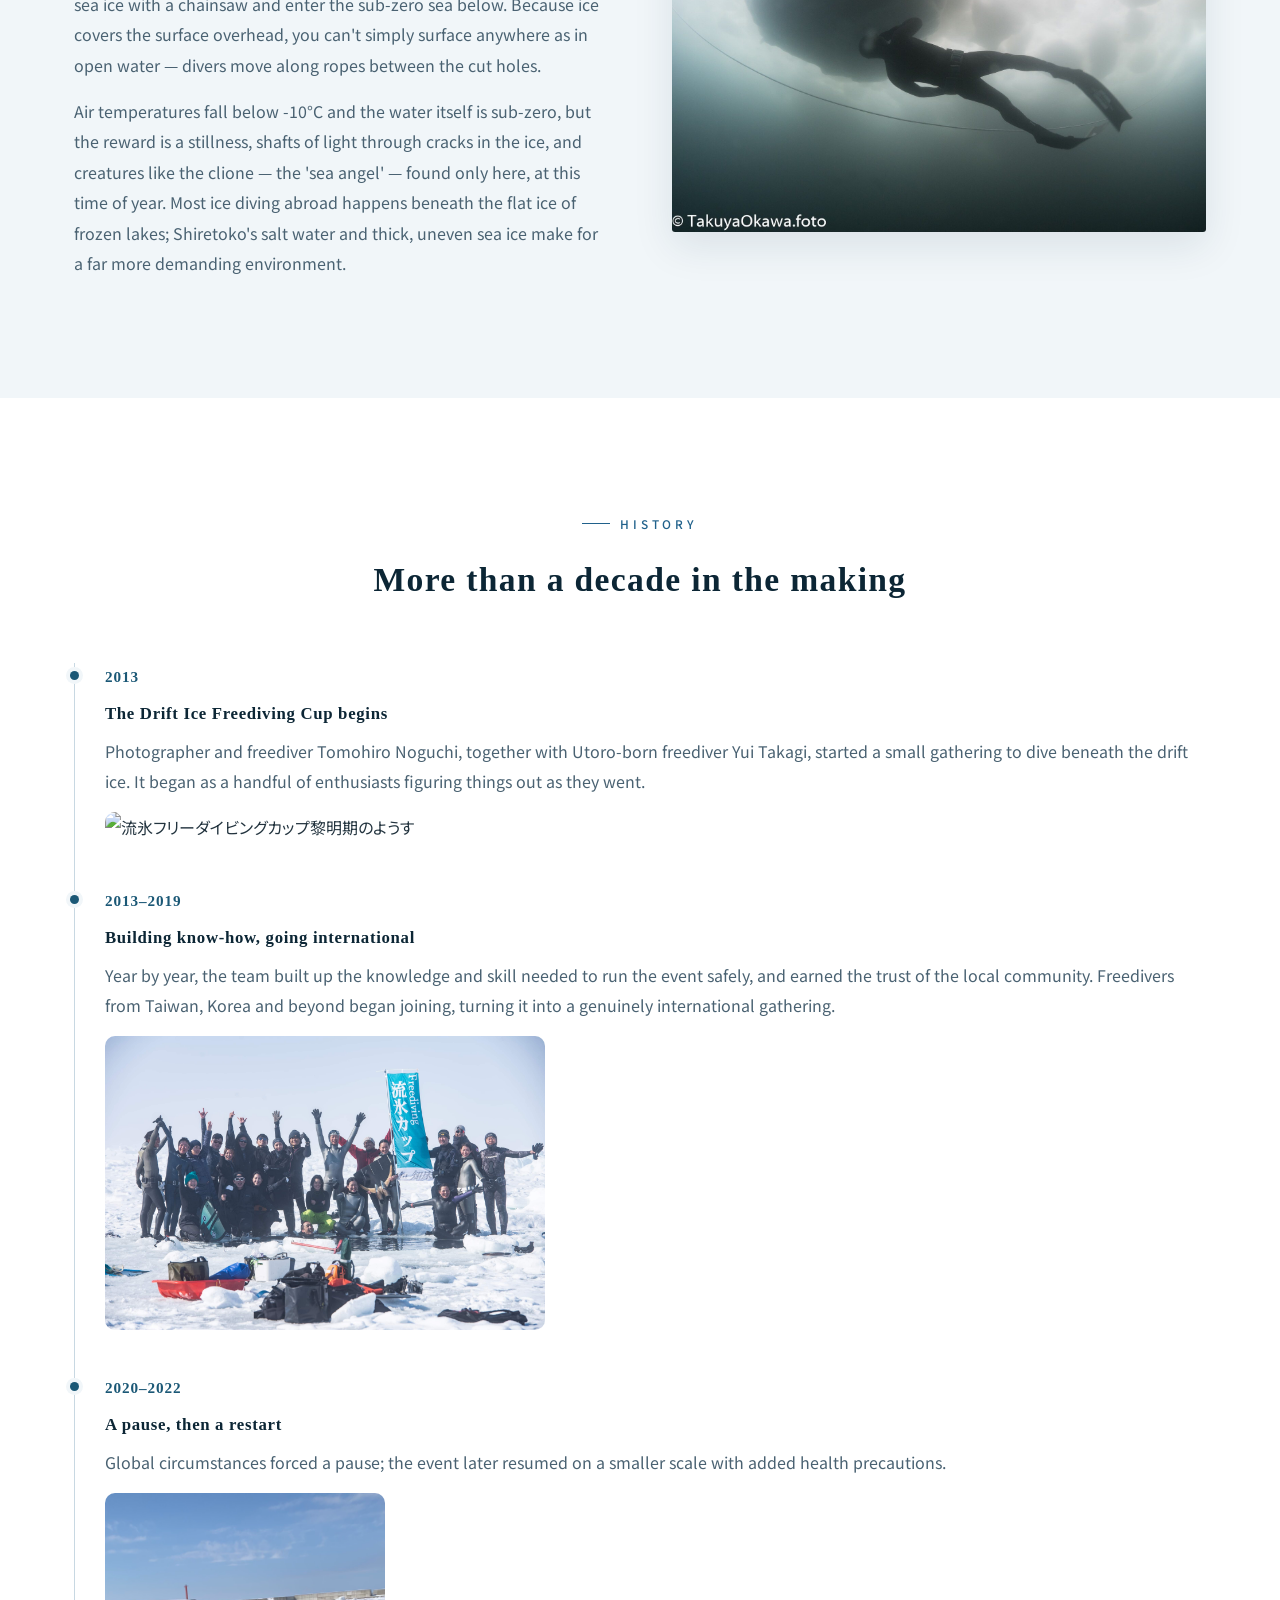
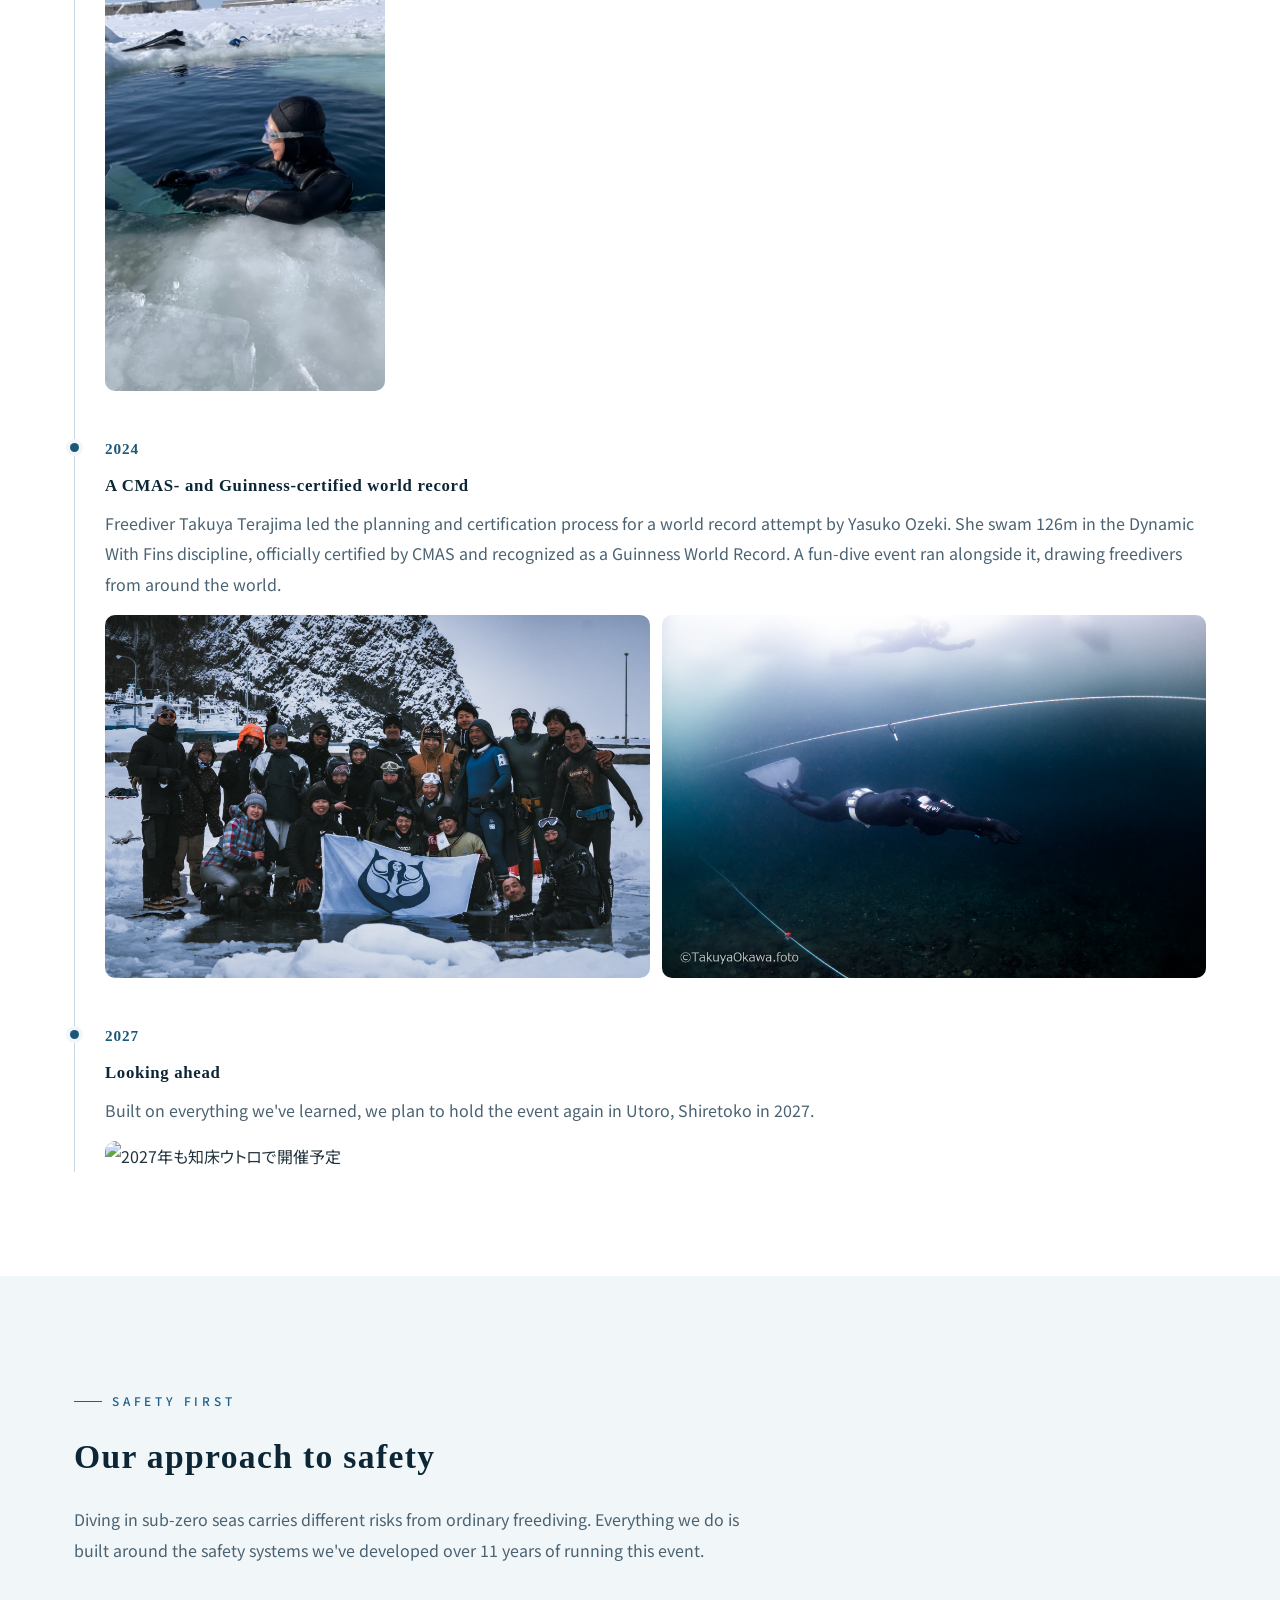
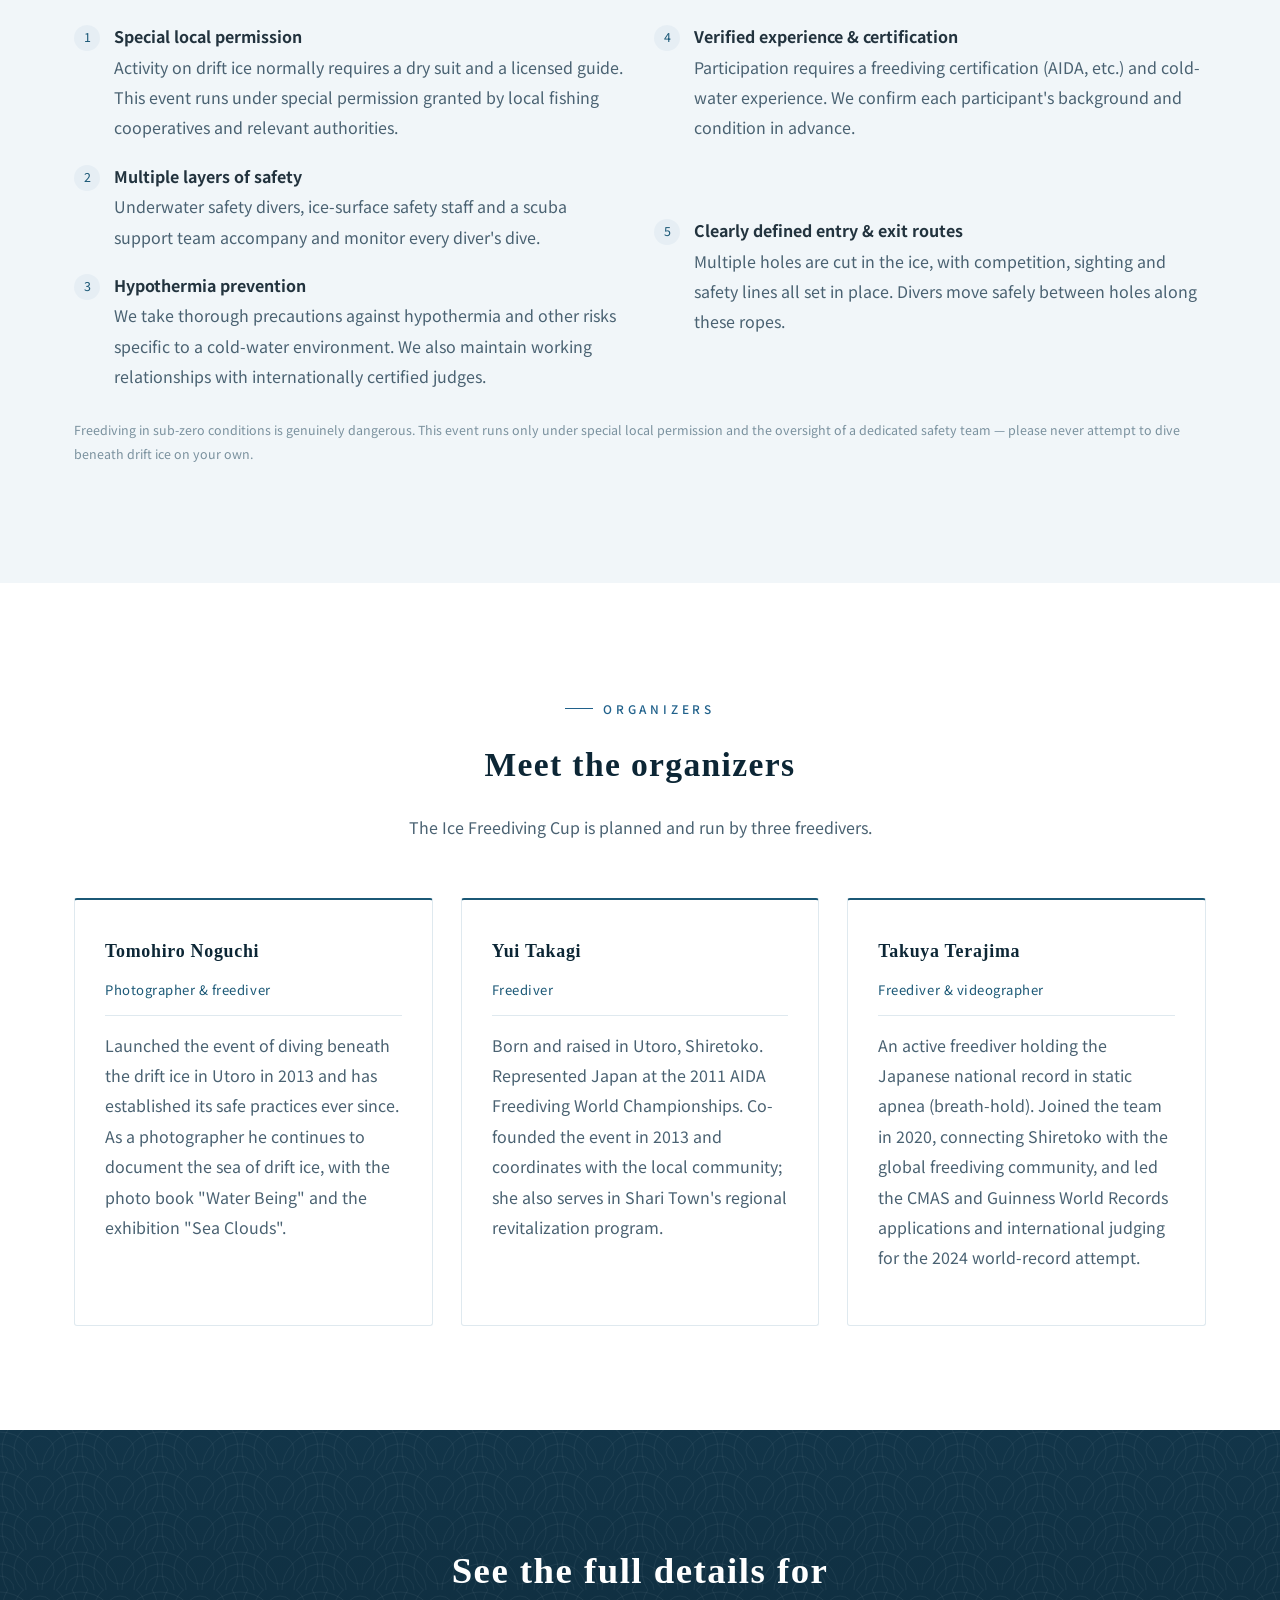
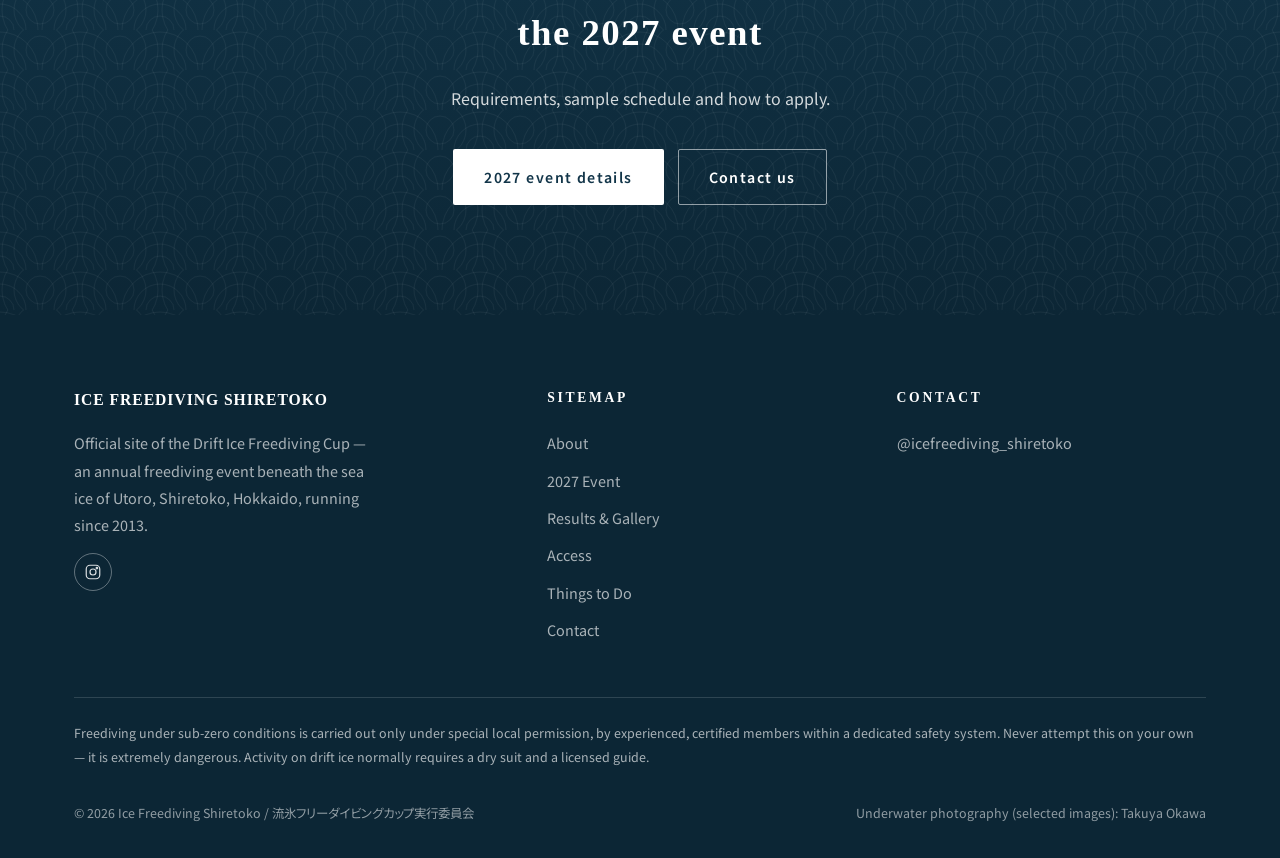
==== commit d6846477: "a" ====
--- a/about.html
+++ b/about.html
@@ -152,7 +152,7 @@
       <div class="check-list">
         <div class="check-item">
           <div class="dot">4</div>
-          <p><strong data-i18n="about.safety4.title">経験・資格の確認</strong><br><span data-i18n="about.safety4.body">参加にはフリーダイビング資格（AIDA・CMAS等）と、冷水域での経験が求められます。事前に経験・体調を確認したうえで受け入れています。</span></p>
+          <p><strong data-i18n="about.safety4.title">経験・資格の確認</strong><br><span data-i18n="about.safety4.body">参加にはフリーダイビング資格（AIDA等）と、冷水域での経験が求められます。事前に経験・体調を確認したうえで受け入れています。</span></p>
         </div>
         <div class="check-item">
           <div class="dot">5</div>
@@ -184,7 +184,7 @@
       </div>
       <div class="card">
         <h3 data-i18n="about.org3.name">寺嶋拓哉</h3>
-        <p class="org-role" data-i18n="about.org3.role">フリーダイバー・水中写真家</p>
+        <p class="org-role" data-i18n="about.org3.role">フリーダイバー・ビデオグラファー</p>
         <p data-i18n="about.org3.body">息止め（スタティックアプネア）日本記録を保持する現役フリーダイバー。2020年から企画チームに加わり、世界のフリーダイビングコミュニティと知床をつないでいます。2024年の世界記録アテンプトでは、CMAS・ギネスへの申請や海外ジャッジの招聘を主導しました。</p>
       </div>
     </div>
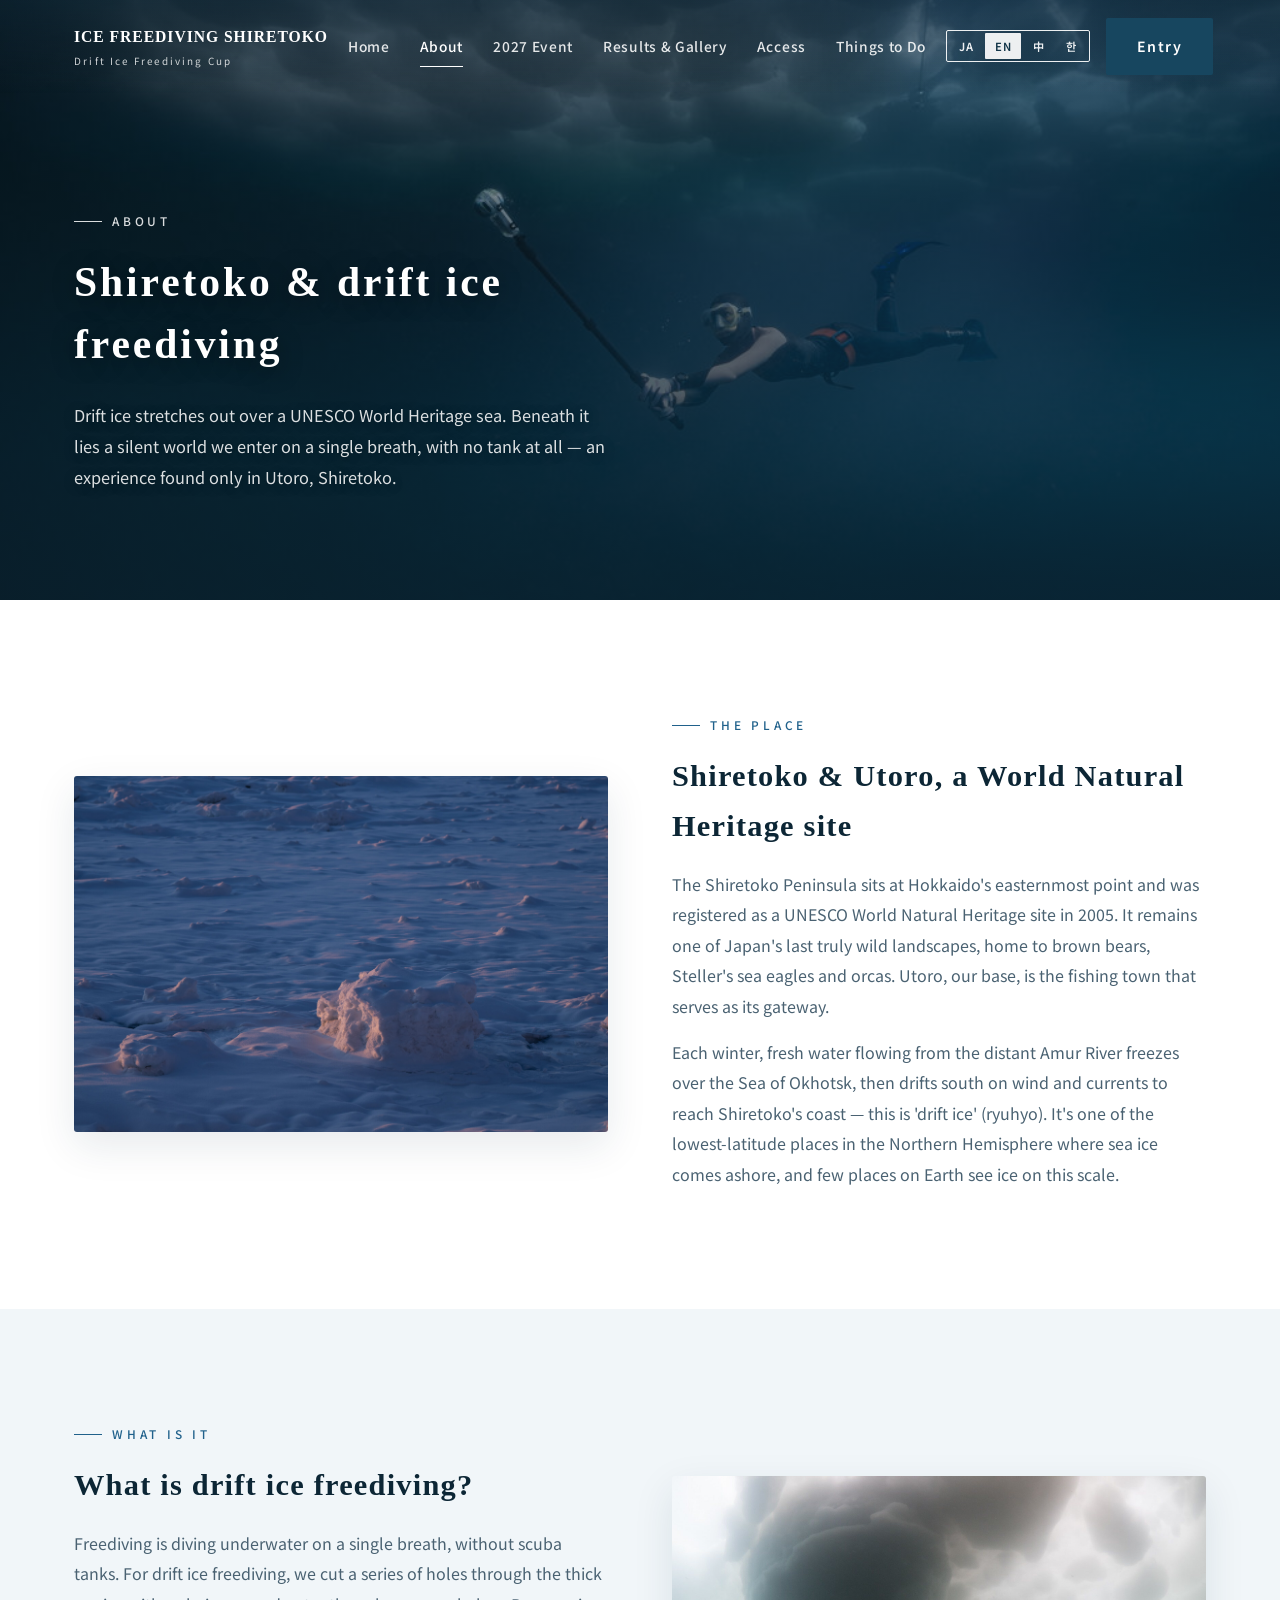
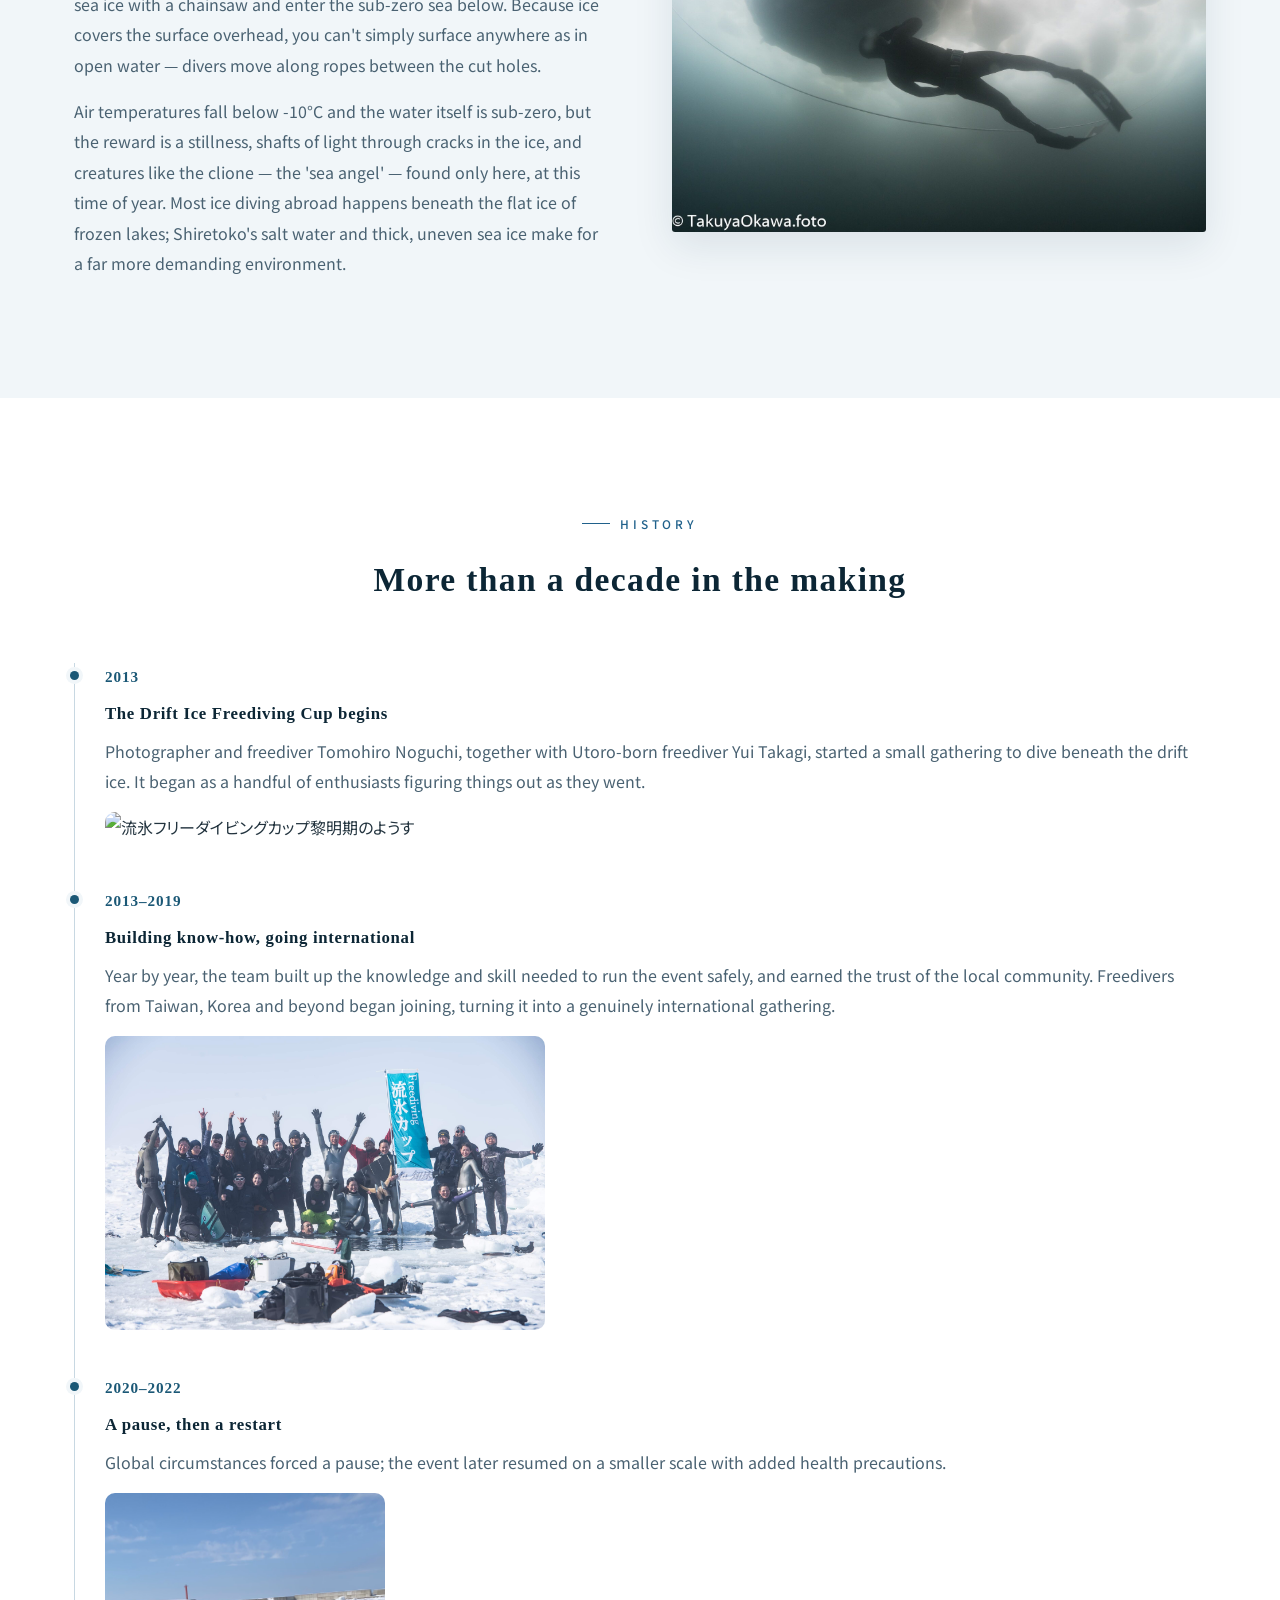
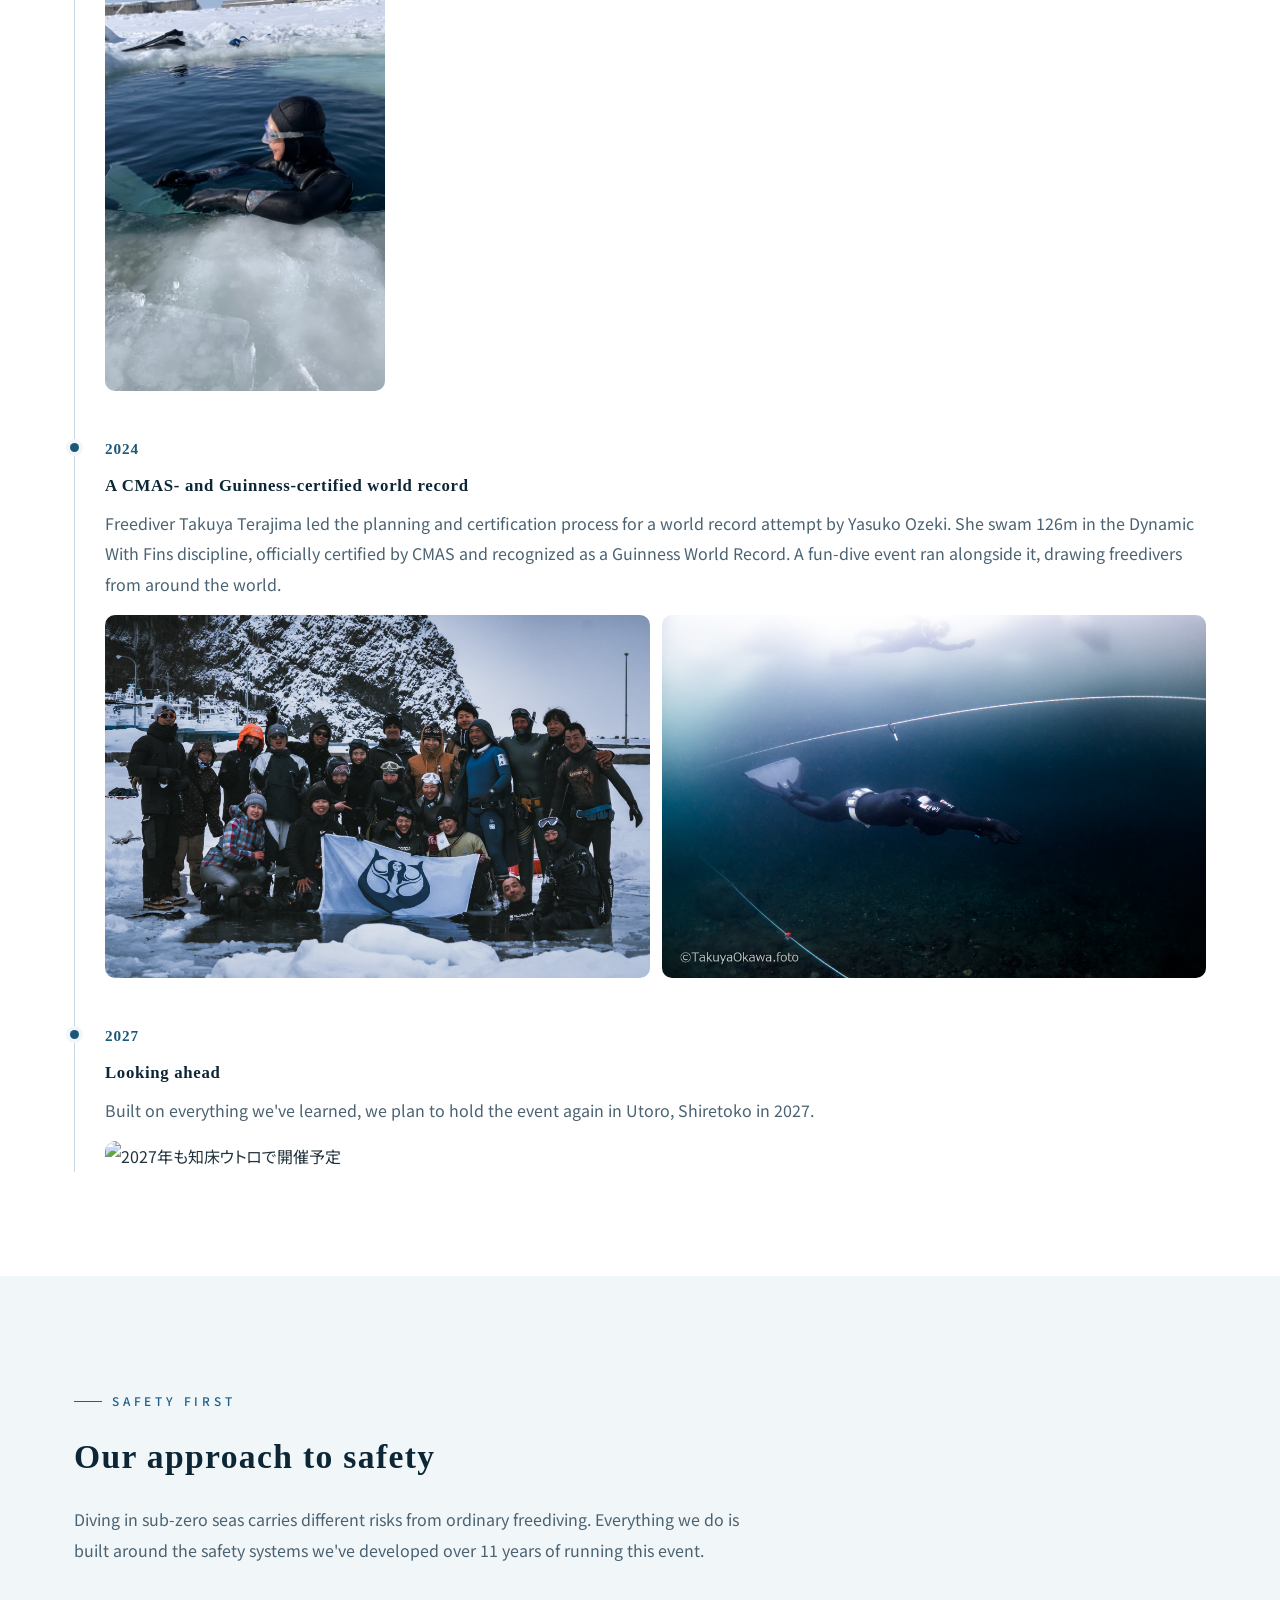
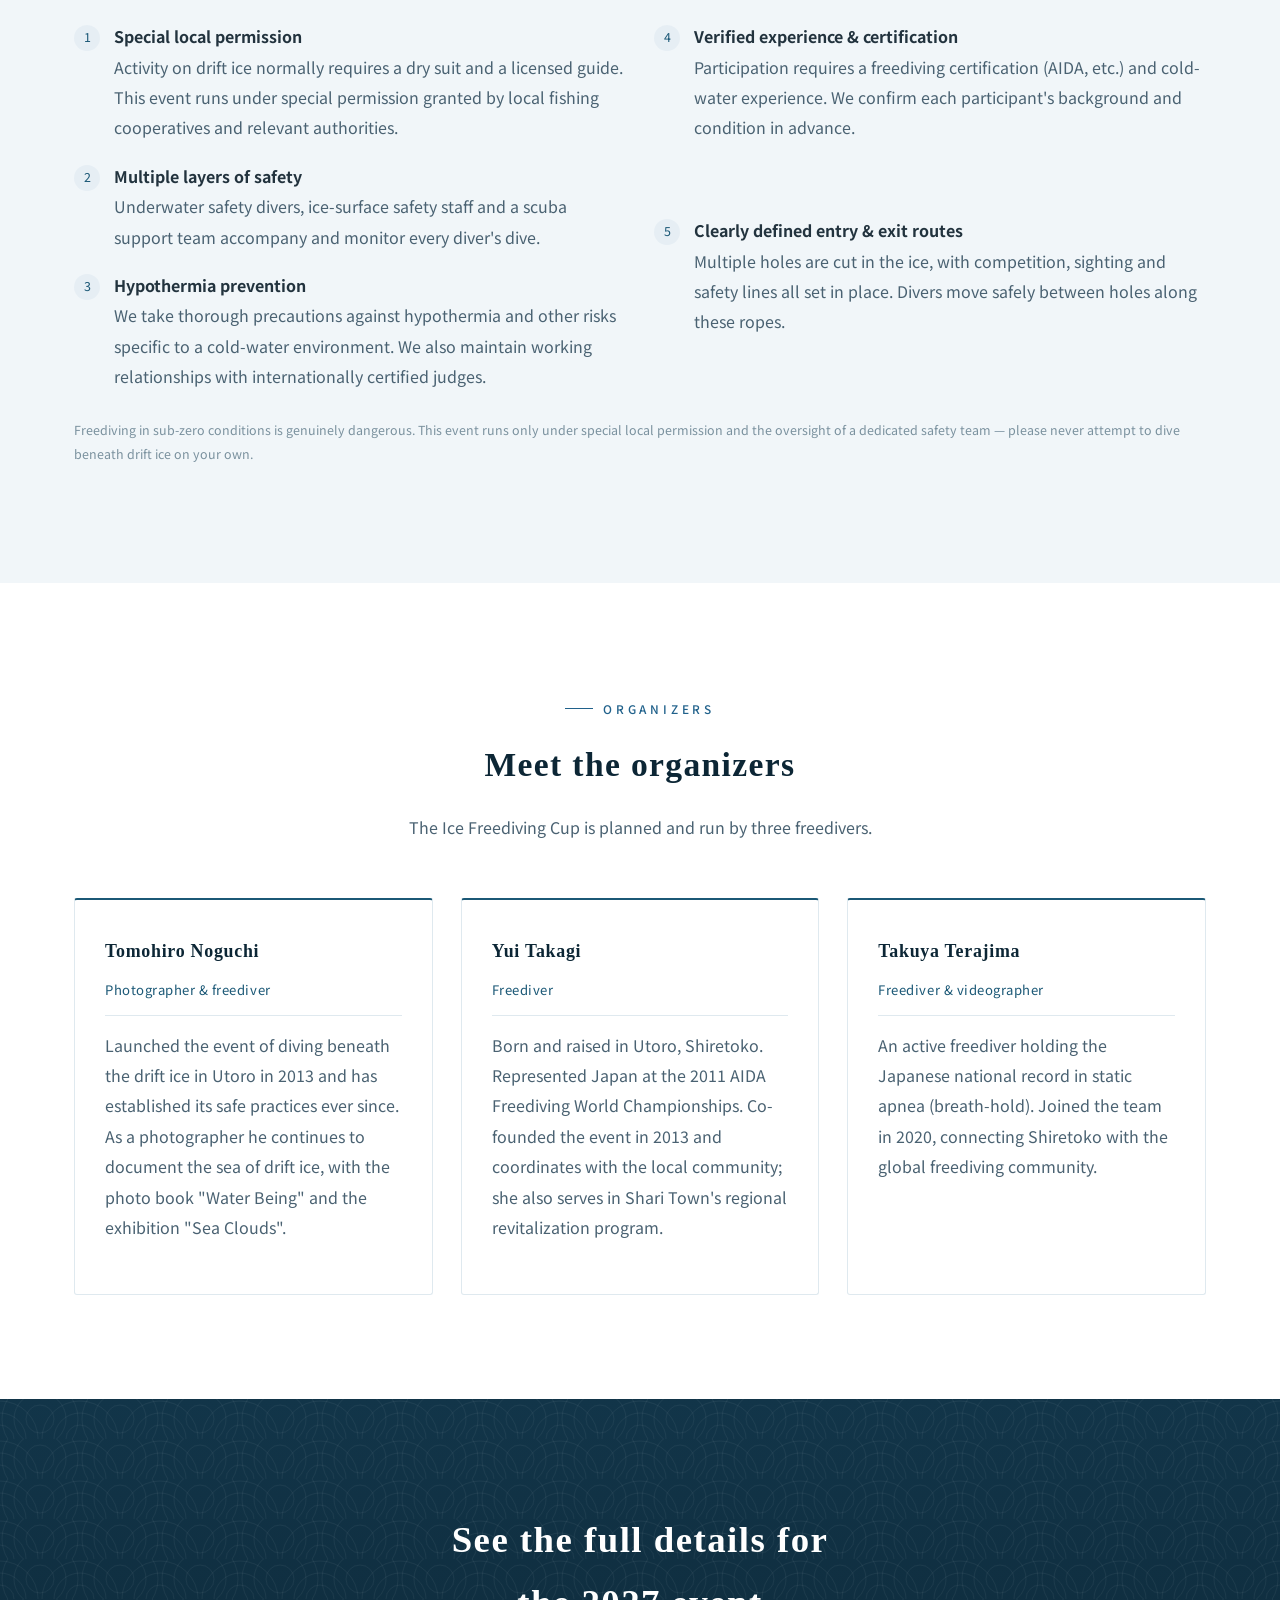
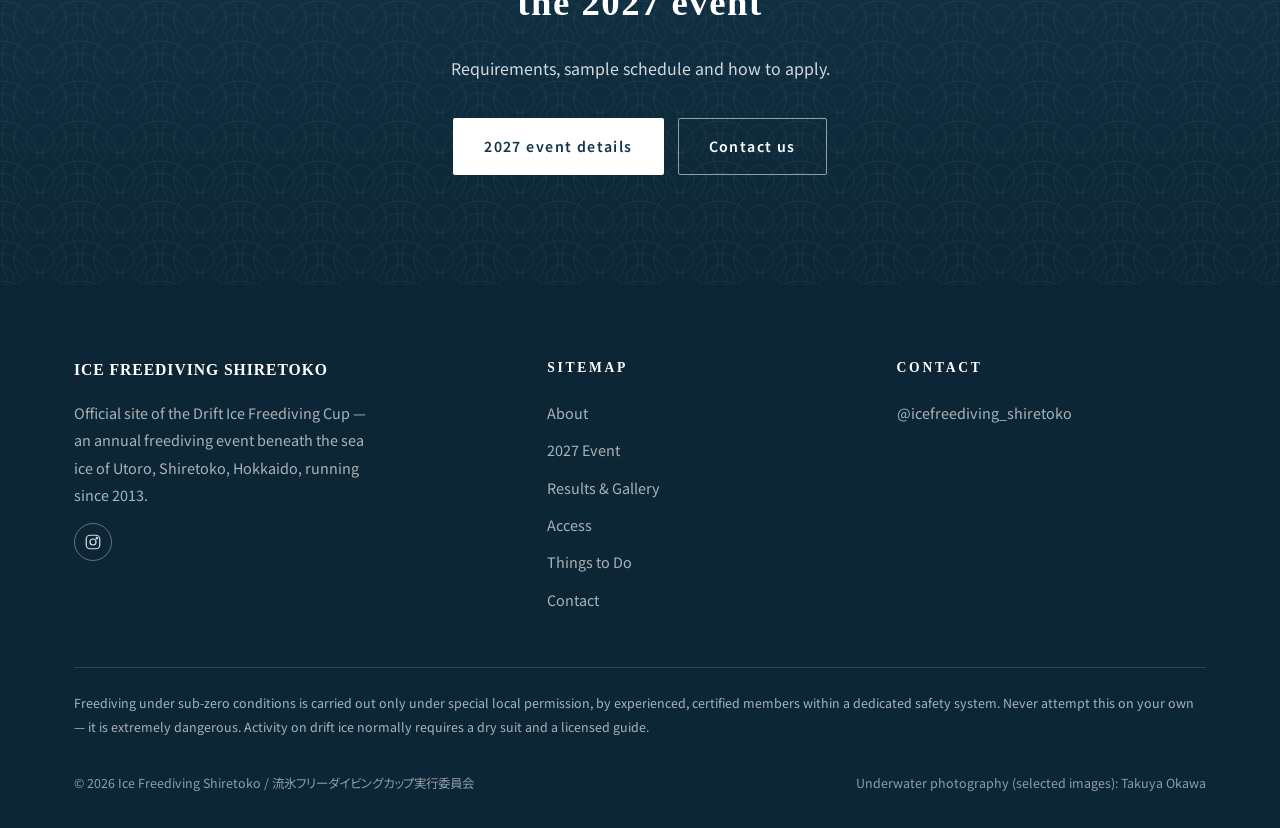
==== commit 66a561f1: "a" ====
--- a/about.html
+++ b/about.html
@@ -185,7 +185,7 @@
       <div class="card">
         <h3 data-i18n="about.org3.name">寺嶋拓哉</h3>
         <p class="org-role" data-i18n="about.org3.role">フリーダイバー・ビデオグラファー</p>
-        <p data-i18n="about.org3.body">息止め（スタティックアプネア）日本記録を保持する現役フリーダイバー。2020年から企画チームに加わり、世界のフリーダイビングコミュニティと知床をつないでいます。2024年の世界記録アテンプトでは、CMAS・ギネスへの申請や海外ジャッジの招聘を主導しました。</p>
+        <p data-i18n="about.org3.body">息止め（スタティックアプネア）日本記録を保持する現役フリーダイバー。2020年から企画チームに加わり、世界のフリーダイビングコミュニティと知床をつないでいます。</p>
       </div>
     </div>
   </div>
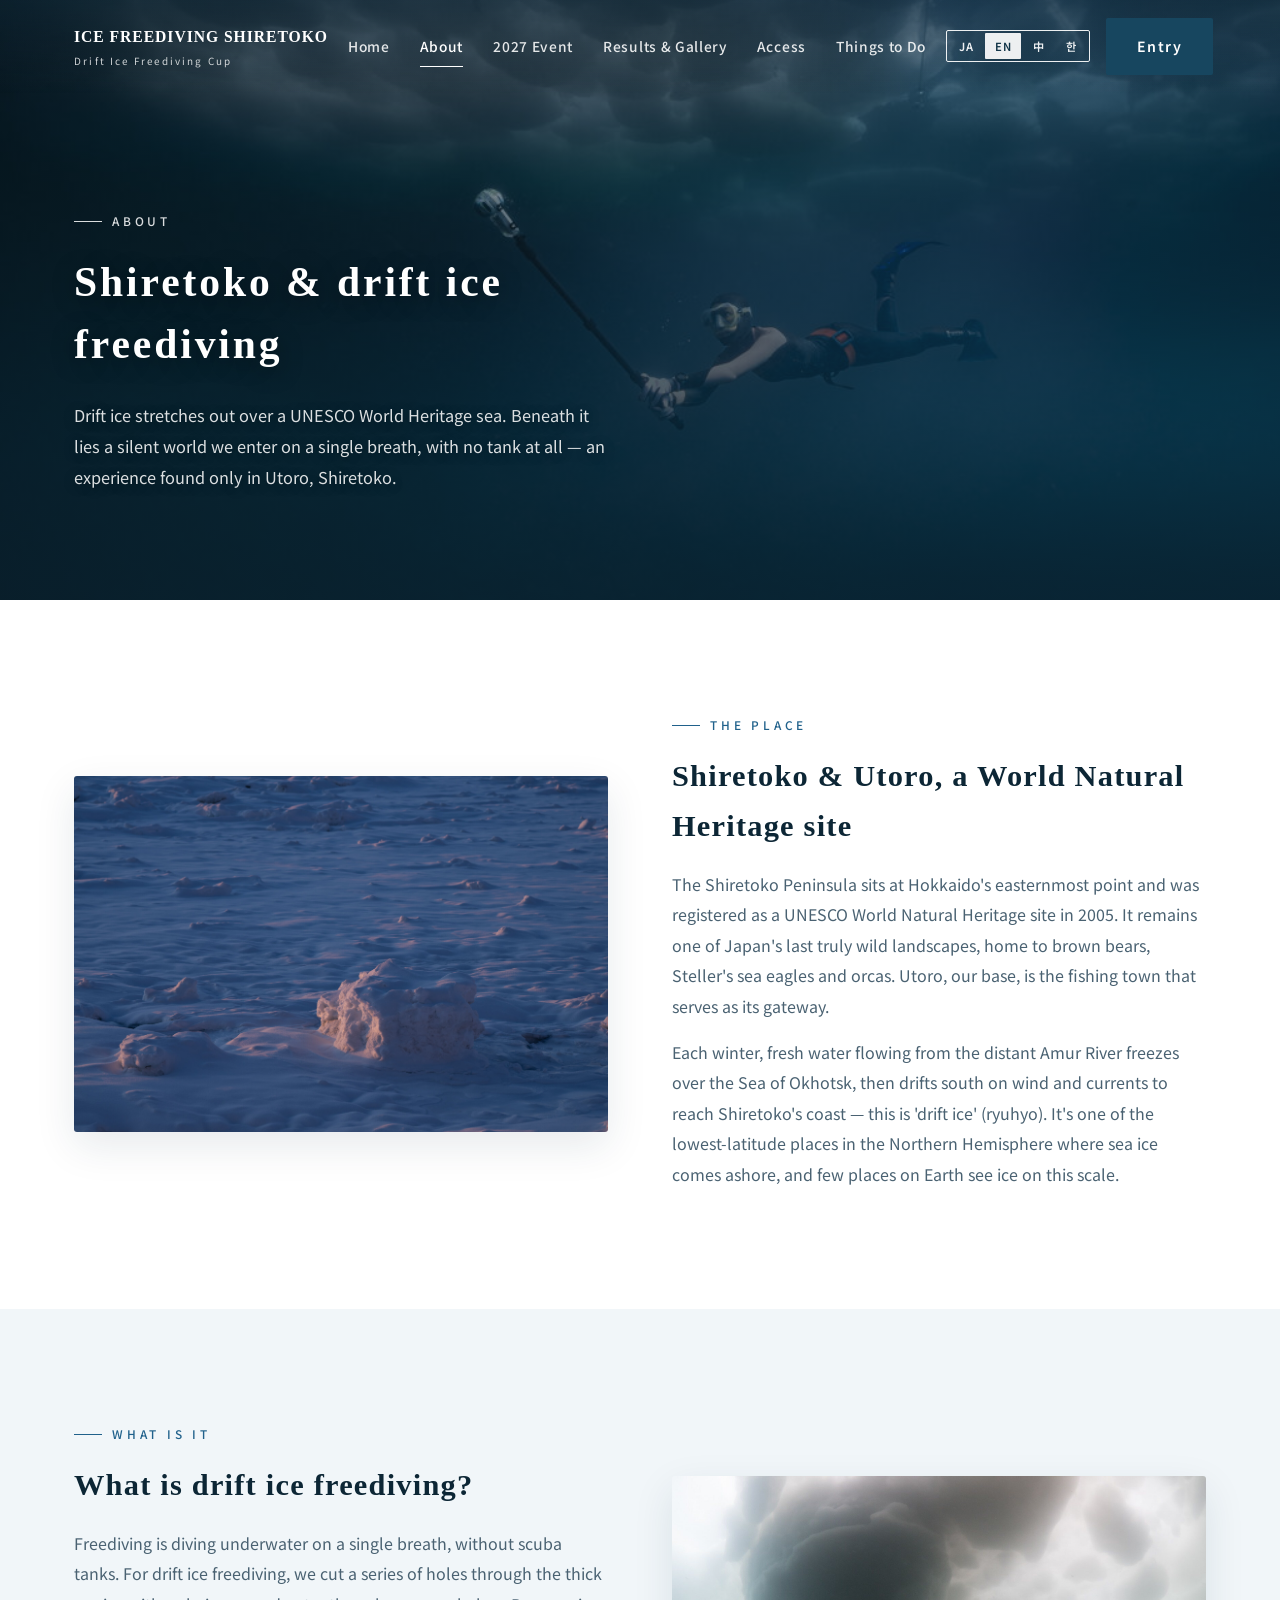
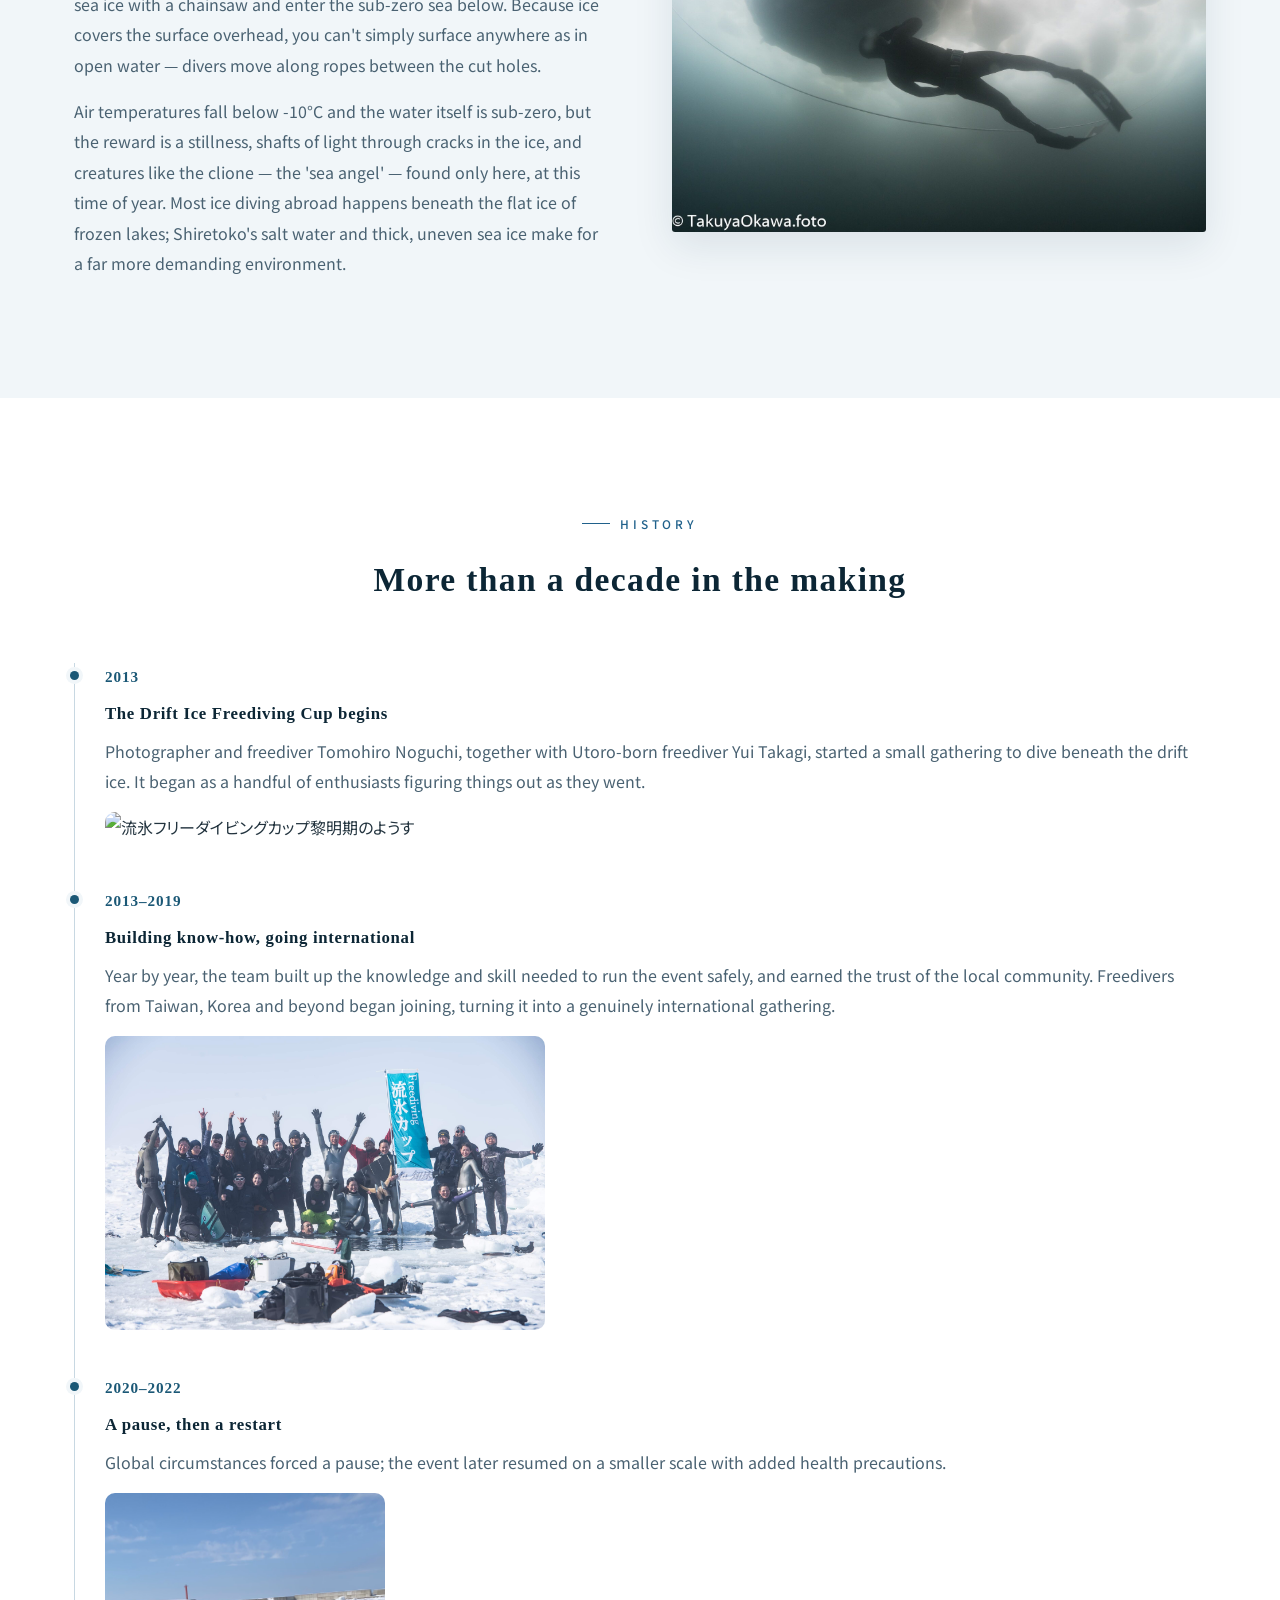
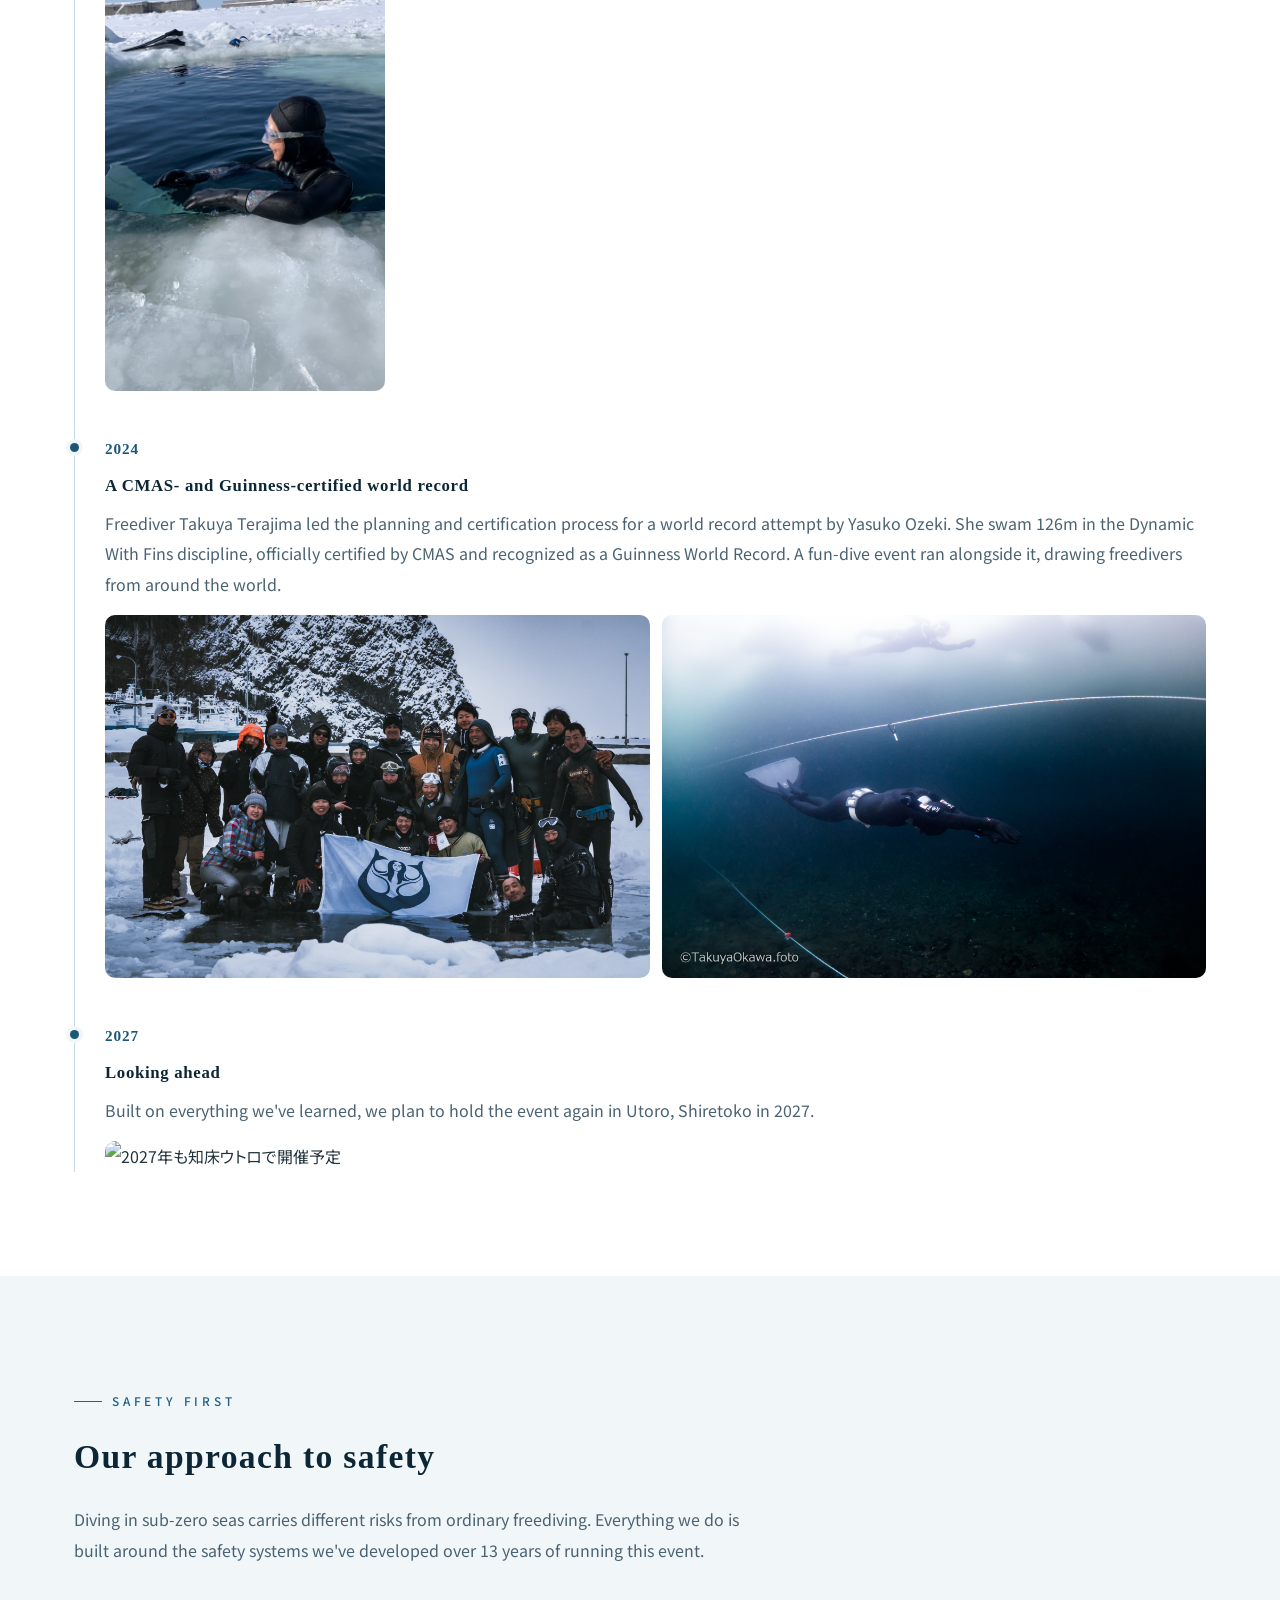
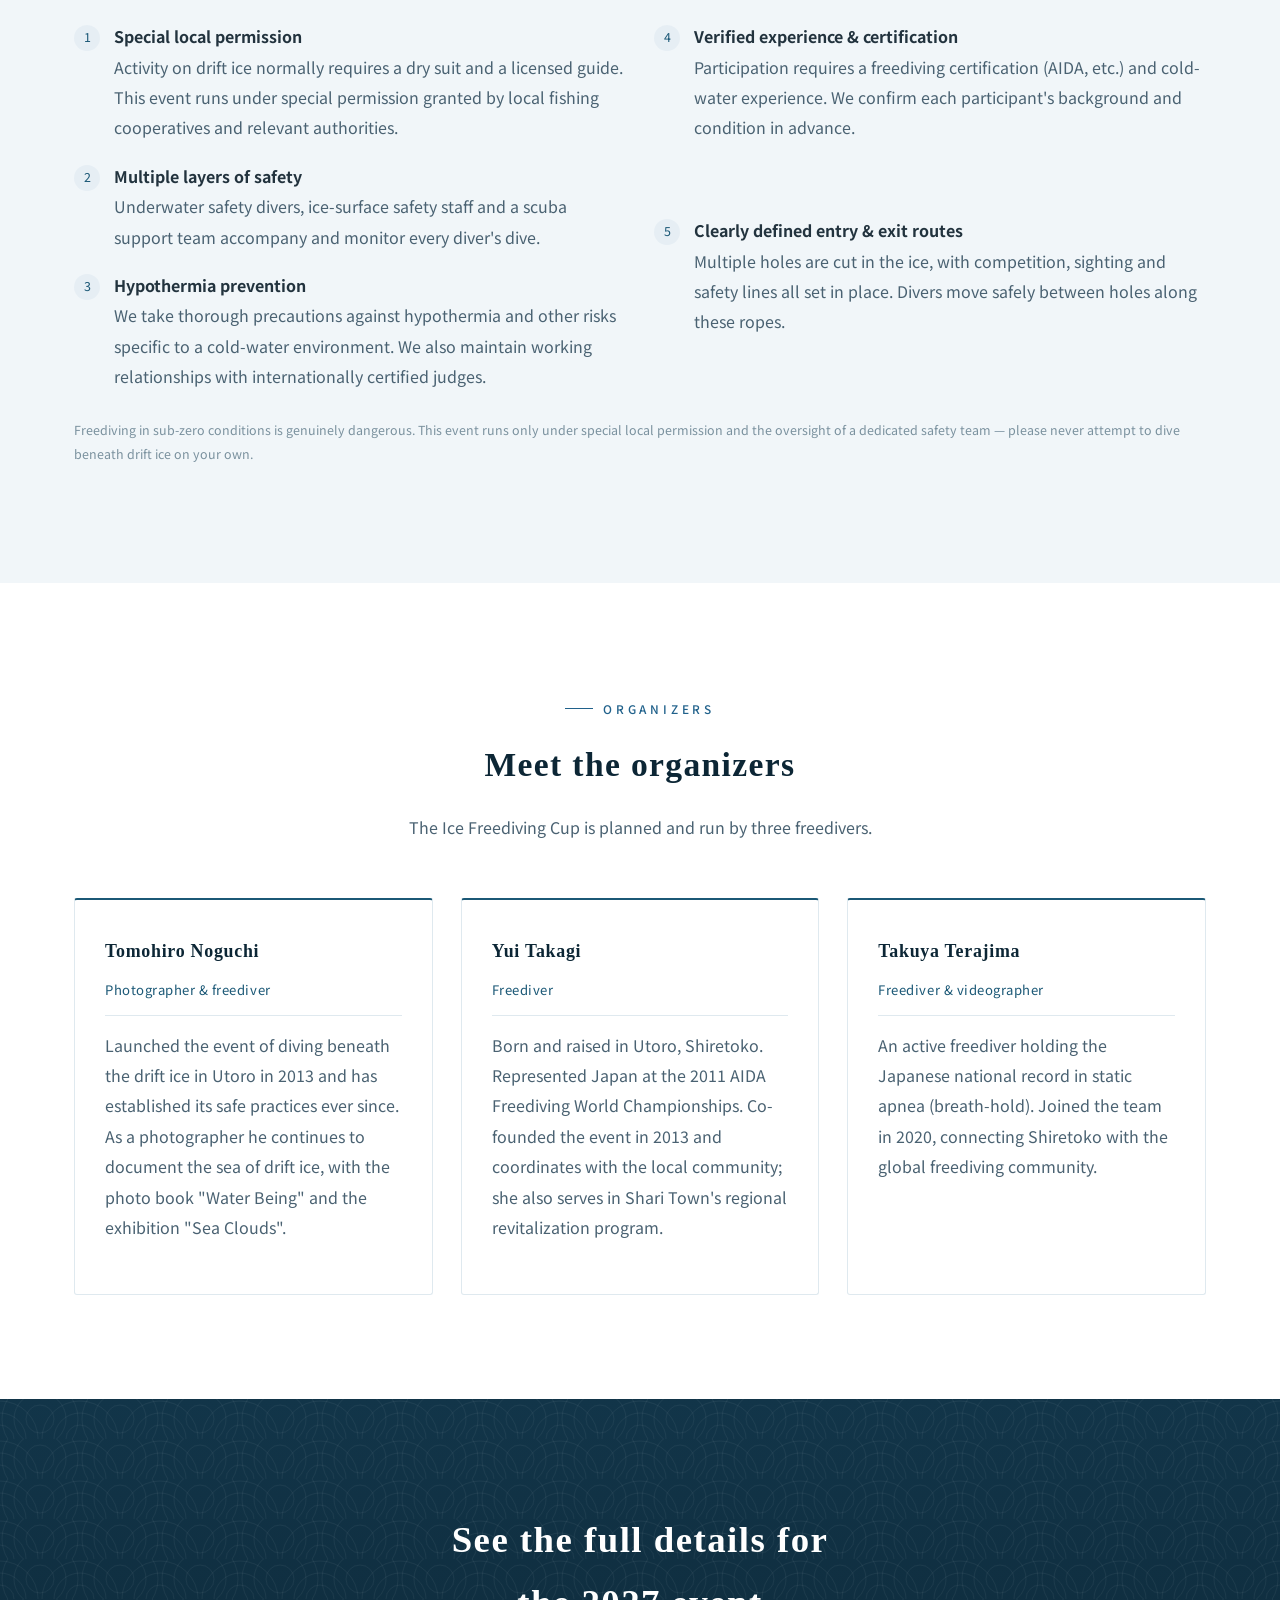
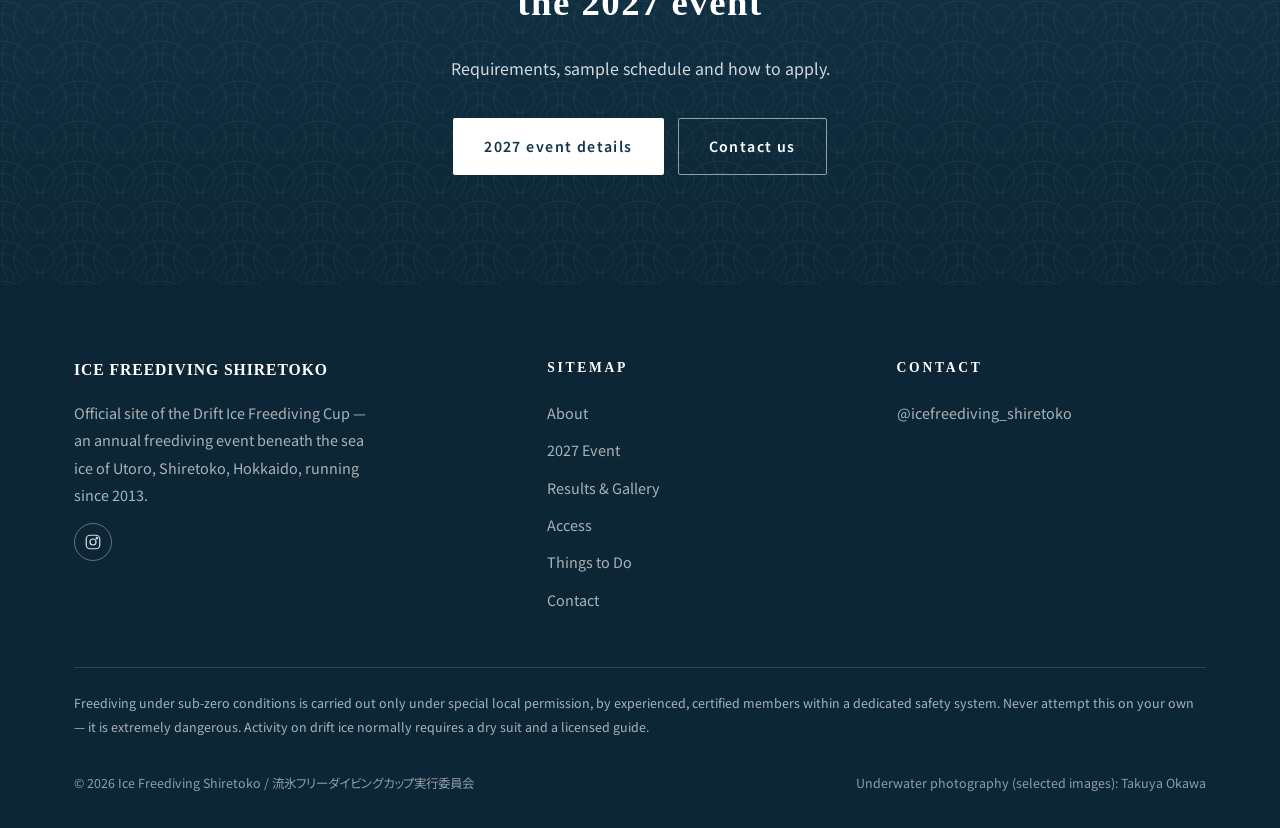
==== commit 454e73be: "あ" ====
--- a/about.html
+++ b/about.html
@@ -87,7 +87,7 @@
   <div class="container">
     <div class="section-head center">
       <div class="eyebrow" data-i18n="about.history.eyebrow">HISTORY</div>
-      <h2 data-i18n="about.history.title">11年以上の歩み</h2>
+      <h2 data-i18n="about.history.title">13年以上の歩み</h2>
     </div>
     <div class="timeline">
       <div class="timeline-item">
@@ -132,7 +132,7 @@
     <div class="section-head">
       <div class="eyebrow" data-i18n="about.safety.eyebrow">SAFETY FIRST</div>
       <h2 data-i18n="about.safety.title">安全への取り組み</h2>
-      <p data-i18n="about.safety.lead">氷点下の海での活動は、通常のフリーダイビングとは異なるリスクを伴います。私たちは11年間の運営で培った体制のもと、安全を最優先に活動しています。</p>
+      <p data-i18n="about.safety.lead">氷点下の海での活動は、通常のフリーダイビングとは異なるリスクを伴います。私たちは13年間の運営で培った体制のもと、安全を最優先に活動しています。</p>
     </div>
     <div class="grid grid-2">
       <div class="check-list">
